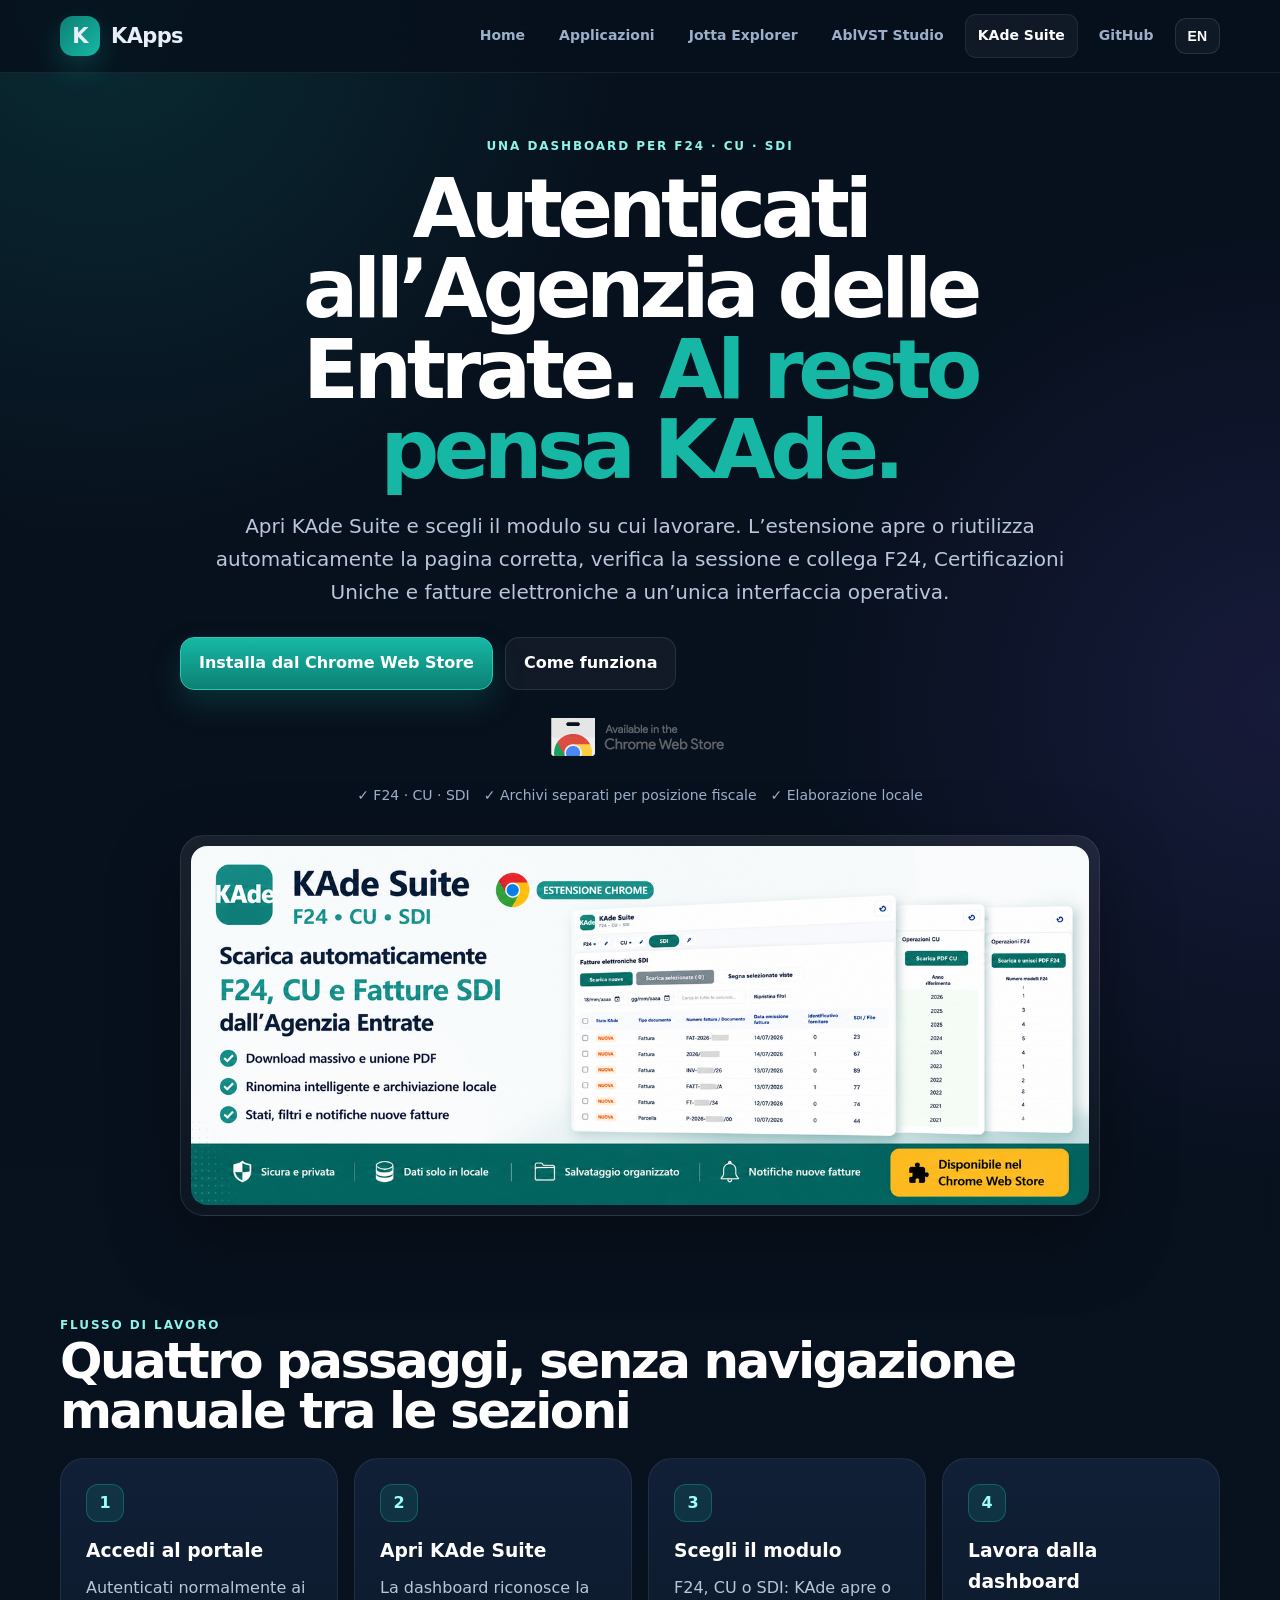
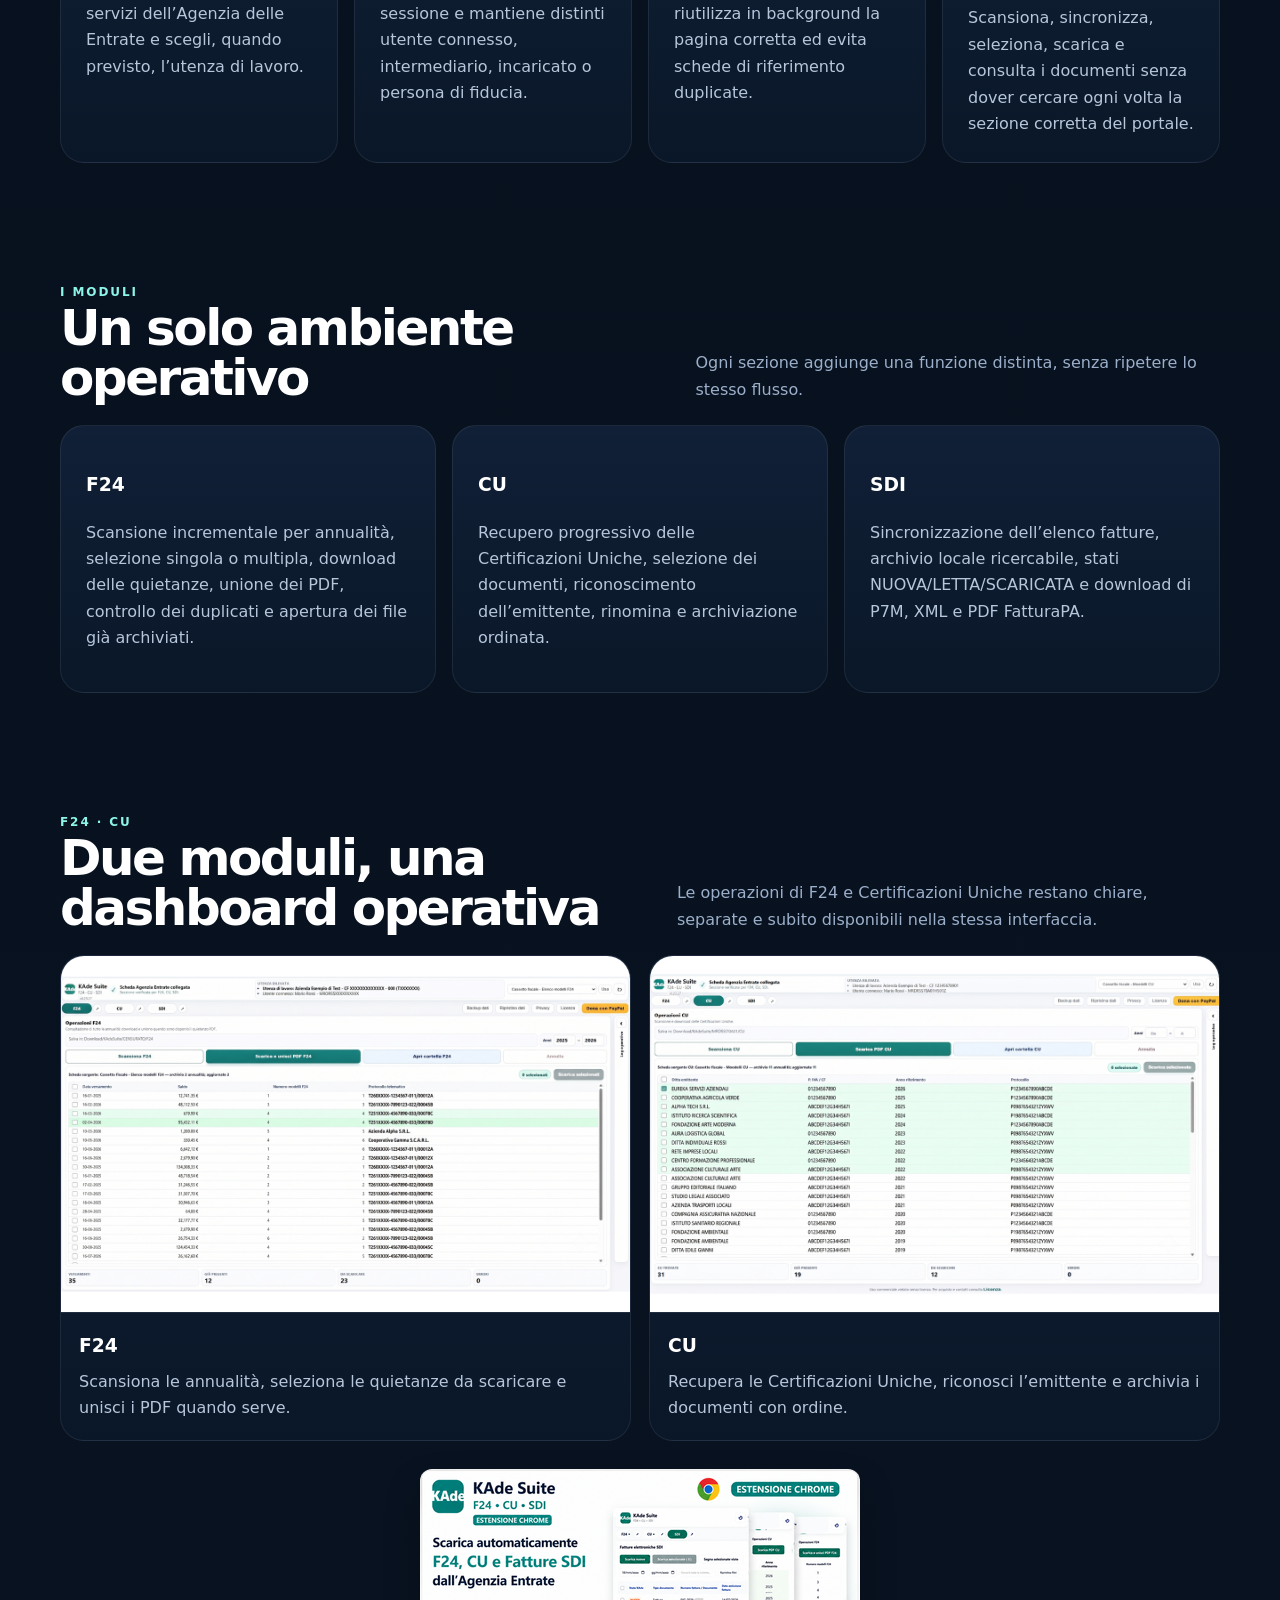
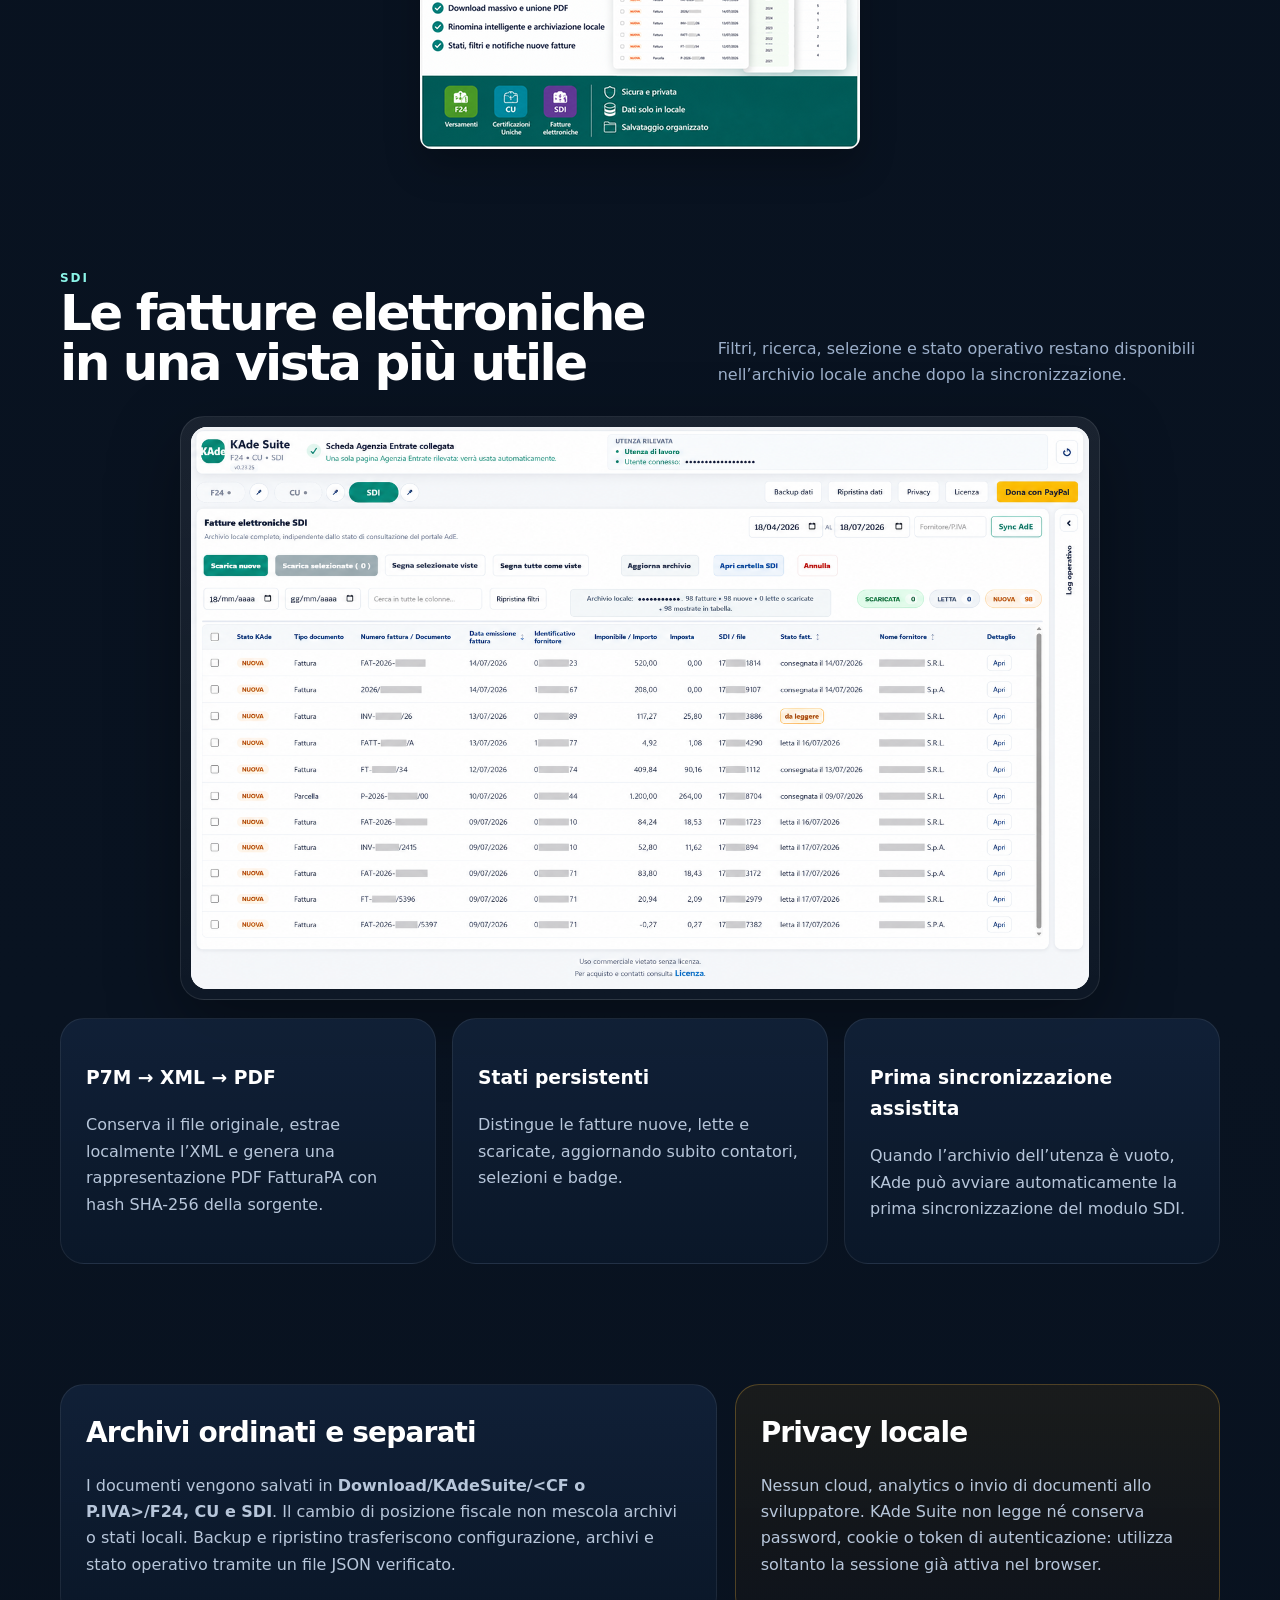
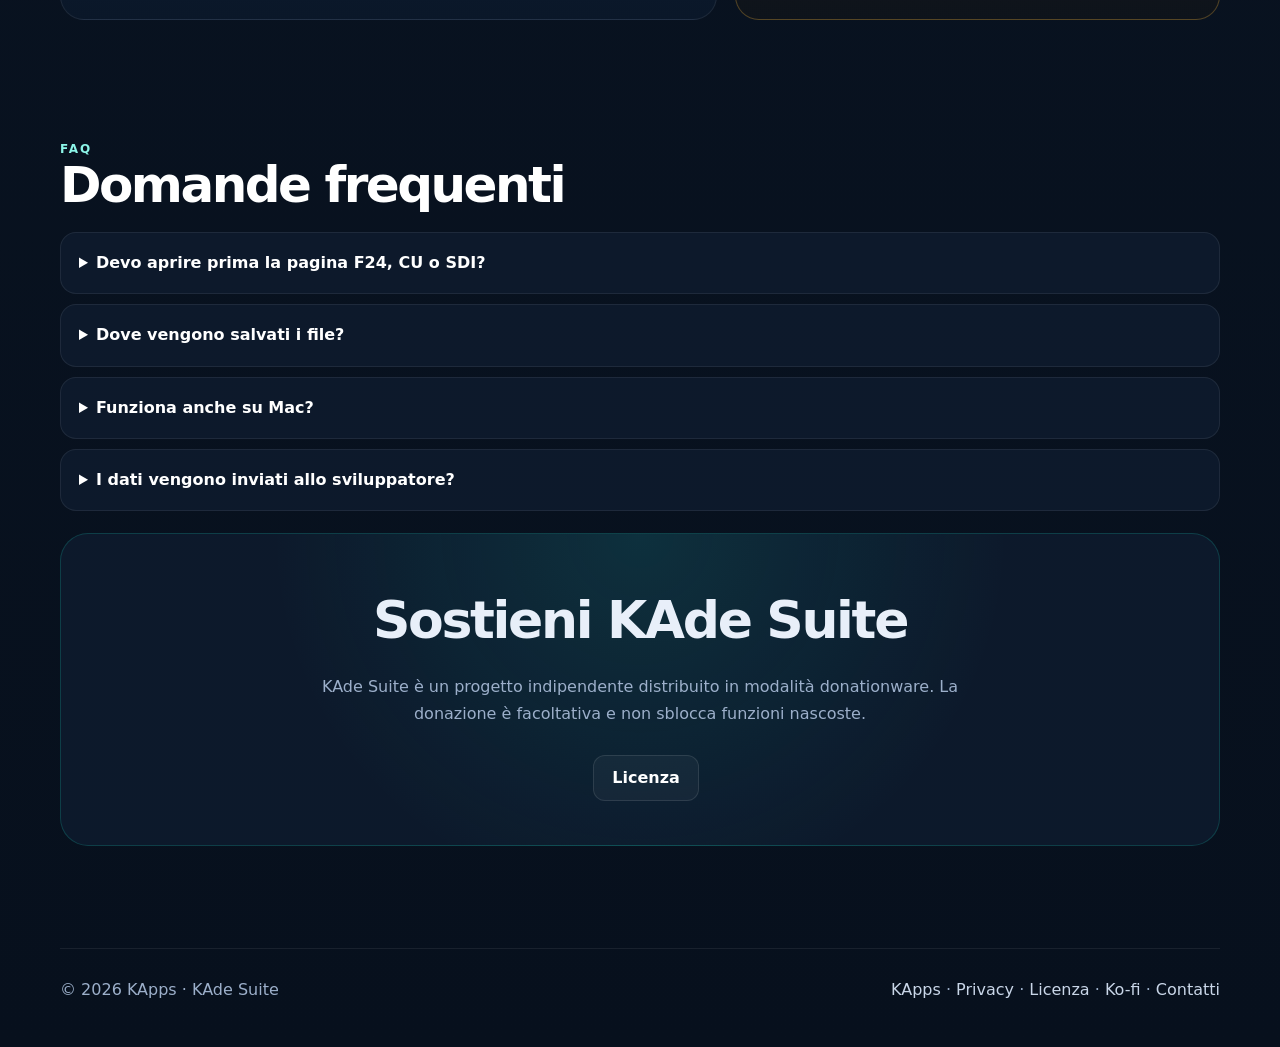
==== docs/index.html @ 2ed1601c "Add files via upload" ====
<!doctype html>
<html lang="it">
<head>
  <meta charset="utf-8">
  <meta name="viewport" content="width=device-width,initial-scale=1">
  <title>KAde Suite | F24, CU e fatture elettroniche SDI</title>
  <meta name="description" content="Dopo l'accesso ai servizi dell'Agenzia delle Entrate, KAde Suite collega da un'unica dashboard i moduli F24, CU e SDI, scaricando e organizzando localmente i documenti.">
  <link rel="canonical" href="https://canbelieve.github.io/kade-suite/">
  <link rel="icon" href="assets/favicon-32.png">
  <link rel="stylesheet" href="css/style.css">
</head>
<body class="kade-page">
<header class="site-header"><div class="container header-inner"><a class="brand" href="https://canbelieve.github.io/"><span class="brand-mark">K</span>KApps</a><nav class="nav" aria-label="Main navigation"><a href="https://canbelieve.github.io/" data-lang="it">Home</a><a href="https://canbelieve.github.io/" data-lang="en">Home</a><a href="https://canbelieve.github.io/#apps" data-lang="it">Applicazioni</a><a href="https://canbelieve.github.io/#apps" data-lang="en">Apps</a><a href="https://canbelieve.github.io/jotta-explorer.html">Jotta Explorer</a><a href="https://canbelieve.github.io/ablvst-studio.html">AblVST Studio</a><a class="active" href="https://canbelieve.github.io/kade-suite/">KAde Suite</a><a href="https://github.com/canbelieve/kade-suite">GitHub</a><button class="lang-btn" type="button" data-language-toggle aria-label="Change language">EN</button></nav></div></header>
<main>
<section class="container product-hero">
  <div class="product-copy">
    <div class="eyebrow" data-lang="it">UNA DASHBOARD PER F24 · CU · SDI</div><div class="eyebrow" data-lang="en">ONE DASHBOARD FOR F24 · CU · SDI</div>
    <h1 data-lang="it">Autenticati all’Agenzia delle Entrate. <span class="kade-accent">Al resto pensa KAde.</span></h1>
    <h1 data-lang="en">Sign in to the Italian Revenue Agency. <span class="kade-accent">KAde handles the rest.</span></h1>
    <p data-lang="it">Apri KAde Suite e scegli il modulo su cui lavorare. L’estensione apre o riutilizza automaticamente la pagina corretta, verifica la sessione e collega F24, Certificazioni Uniche e fatture elettroniche a un’unica interfaccia operativa.</p>
    <p data-lang="en">Open KAde Suite and choose a module. The extension automatically opens or reuses the correct page, checks the active session and connects F24, Certificazioni Uniche and electronic invoices to one operational interface.</p>
    <div class="hero-actions"><a class="button primary" href="https://chromewebstore.google.com/detail/kade-suite/hblajdcobjpapcgbkgjkkmnklhofilia" data-lang="it">Installa dal Chrome Web Store</a><a class="button primary" href="https://chromewebstore.google.com/detail/kade-suite/hblajdcobjpapcgbkgjkkmnklhofilia" data-lang="en">Install from Chrome Web Store</a><a class="button" href="#come-funziona" data-lang="it">Come funziona</a><a class="button" href="#come-funziona" data-lang="en">How it works</a></div>
    <a href="https://chromewebstore.google.com/detail/kade-suite/hblajdcobjpapcgbkgjkkmnklhofilia"><img class="store-badge-kade" src="assets/chrome-web-store-badge.png" alt="Available in the Chrome Web Store"></a>
    <div class="notes"><span>✓ F24 · CU · SDI</span><span data-lang="it">✓ Archivi separati per posizione fiscale</span><span data-lang="en">✓ Separate archives by tax profile</span><span data-lang="it">✓ Elaborazione locale</span><span data-lang="en">✓ Local processing</span></div>
  </div>
  <div class="product-shot promo-hero"><img src="assets/kade-suite-promo-hero.png" alt="KAde Suite per scaricare F24, CU e fatture SDI dall'Agenzia delle Entrate"></div>
</section>

<section class="container section" id="come-funziona">
  <div class="section-head"><div><div class="eyebrow" data-lang="it">FLUSSO DI LAVORO</div><div class="eyebrow" data-lang="en">WORKFLOW</div><h2 data-lang="it">Quattro passaggi, senza navigazione manuale tra le sezioni</h2><h2 data-lang="en">Four steps, without manually navigating between sections</h2></div></div>
  <div class="grid-3 workflow-grid">
    <article class="panel step"><span>1</span><h3 data-lang="it">Accedi al portale</h3><h3 data-lang="en">Sign in</h3><p data-lang="it">Autenticati normalmente ai servizi dell’Agenzia delle Entrate e scegli, quando previsto, l’utenza di lavoro.</p><p data-lang="en">Sign in normally to the Italian Revenue Agency services and select the working profile when required.</p></article>
    <article class="panel step"><span>2</span><h3 data-lang="it">Apri KAde Suite</h3><h3 data-lang="en">Open KAde Suite</h3><p data-lang="it">La dashboard riconosce la sessione e mantiene distinti utente connesso, intermediario, incaricato o persona di fiducia.</p><p data-lang="en">The dashboard recognizes the session and keeps connected user, intermediary, delegate or trusted person separate.</p></article>
    <article class="panel step"><span>3</span><h3 data-lang="it">Scegli il modulo</h3><h3 data-lang="en">Choose a module</h3><p data-lang="it">F24, CU o SDI: KAde apre o riutilizza in background la pagina corretta ed evita schede di riferimento duplicate.</p><p data-lang="en">F24, CU or SDI: KAde opens or reuses the correct page in the background and avoids duplicate reference tabs.</p></article>
    <article class="panel step"><span>4</span><h3 data-lang="it">Lavora dalla dashboard</h3><h3 data-lang="en">Work from the dashboard</h3><p data-lang="it">Scansiona, sincronizza, seleziona, scarica e consulta i documenti senza dover cercare ogni volta la sezione corretta del portale.</p><p data-lang="en">Scan, synchronize, select, download and consult documents without searching for the correct portal section each time.</p></article>
  </div>
</section>

<section class="container section" id="features">
  <div class="section-head"><div><div class="eyebrow" data-lang="it">I MODULI</div><div class="eyebrow" data-lang="en">MODULES</div><h2 data-lang="it">Un solo ambiente operativo</h2><h2 data-lang="en">One operational environment</h2></div><p data-lang="it">Ogni sezione aggiunge una funzione distinta, senza ripetere lo stesso flusso.</p><p data-lang="en">Each section adds a distinct function without repeating the same workflow.</p></div>
  <div class="grid-3">
    <article class="panel"><h3>F24</h3><p data-lang="it">Scansione incrementale per annualità, selezione singola o multipla, download delle quietanze, unione dei PDF, controllo dei duplicati e apertura dei file già archiviati.</p><p data-lang="en">Incremental yearly scanning, single or multiple selection, receipt downloads, PDF merging, duplicate detection and opening of archived files.</p></article>
    <article class="panel"><h3>CU</h3><p data-lang="it">Recupero progressivo delle Certificazioni Uniche, selezione dei documenti, riconoscimento dell’emittente, rinomina e archiviazione ordinata.</p><p data-lang="en">Progressive Certificazioni Uniche retrieval, document selection, issuer recognition, naming and organized archiving.</p></article>
    <article class="panel"><h3>SDI</h3><p data-lang="it">Sincronizzazione dell’elenco fatture, archivio locale ricercabile, stati NUOVA/LETTA/SCARICATA e download di P7M, XML e PDF FatturaPA.</p><p data-lang="en">Invoice list synchronization, searchable local archive, NEW/READ/DOWNLOADED states and P7M, XML and FatturaPA PDF downloads.</p></article>
  </div>
</section>

<section class="container section" id="f24-cu">
  <div class="section-head"><div><div class="eyebrow">F24 · CU</div><h2 data-lang="it">Due moduli, una dashboard operativa</h2><h2 data-lang="en">Two modules, one operational dashboard</h2></div><p data-lang="it">Le operazioni di F24 e Certificazioni Uniche restano chiare, separate e subito disponibili nella stessa interfaccia.</p><p data-lang="en">F24 and Certificazioni Uniche operations stay clear, separate and immediately available in the same interface.</p></div>
  <div class="module-showcase">
    <article class="panel module-card"><img src="assets/kade-suite-f24.png" alt="Modulo F24 di KAde Suite"><div><h3>F24</h3><p data-lang="it">Scansiona le annualità, seleziona le quietanze da scaricare e unisci i PDF quando serve.</p><p data-lang="en">Scan yearly records, select receipts to download and merge PDFs when needed.</p></div></article>
    <article class="panel module-card"><img src="assets/kade-suite-cu.png" alt="Modulo Certificazioni Uniche di KAde Suite"><div><h3>CU</h3><p data-lang="it">Recupera le Certificazioni Uniche, riconosci l’emittente e archivia i documenti con ordine.</p><p data-lang="en">Retrieve Certificazioni Uniche, recognize the issuer and organize documents neatly.</p></div></article>
  </div>
  <a class="compact-promo" href="https://chromewebstore.google.com/detail/kade-suite/hblajdcobjpapcgbkgjkkmnklhofilia" aria-label="Installa KAde Suite dal Chrome Web Store"><img src="assets/kade-suite-promo-compact.png" alt="KAde Suite, estensione Chrome per F24, CU e SDI"></a>
</section>

<section class="container section" id="sdi">
  <div class="section-head"><div><div class="eyebrow">SDI</div><h2 data-lang="it">Le fatture elettroniche in una vista più utile</h2><h2 data-lang="en">Electronic invoices in a more useful view</h2></div><p data-lang="it">Filtri, ricerca, selezione e stato operativo restano disponibili nell’archivio locale anche dopo la sincronizzazione.</p><p data-lang="en">Filters, search, selection and operational status remain available in the local archive after synchronization.</p></div>
  <div class="product-shot sdi-shot"><img src="assets/kade-suite-sdi.png" alt="Archivio SDI di KAde Suite"></div>
  <div class="grid-3 sdi-features">
    <article class="panel"><h3>P7M → XML → PDF</h3><p data-lang="it">Conserva il file originale, estrae localmente l’XML e genera una rappresentazione PDF FatturaPA con hash SHA-256 della sorgente.</p><p data-lang="en">Keeps the original file, extracts XML locally and generates a FatturaPA PDF representation with the source SHA-256 hash.</p></article>
    <article class="panel"><h3 data-lang="it">Stati persistenti</h3><h3 data-lang="en">Persistent states</h3><p data-lang="it">Distingue le fatture nuove, lette e scaricate, aggiornando subito contatori, selezioni e badge.</p><p data-lang="en">Distinguishes new, read and downloaded invoices, immediately updating counters, selections and badges.</p></article>
    <article class="panel"><h3 data-lang="it">Prima sincronizzazione assistita</h3><h3 data-lang="en">Assisted first sync</h3><p data-lang="it">Quando l’archivio dell’utenza è vuoto, KAde può avviare automaticamente la prima sincronizzazione del modulo SDI.</p><p data-lang="en">When the current profile archive is empty, KAde can automatically start the first SDI synchronization.</p></article>
  </div>
</section>

<section class="container section">
  <div class="requirements">
    <article class="panel"><h2 data-lang="it">Archivi ordinati e separati</h2><h2 data-lang="en">Ordered, separate archives</h2><p data-lang="it">I documenti vengono salvati in <strong>Download/KAdeSuite/&lt;CF o P.IVA&gt;/F24, CU e SDI</strong>. Il cambio di posizione fiscale non mescola archivi o stati locali. Backup e ripristino trasferiscono configurazione, archivi e stato operativo tramite un file JSON verificato.</p><p data-lang="en">Documents are saved under <strong>Downloads/KAdeSuite/&lt;tax code or VAT number&gt;/F24, CU and SDI</strong>. Switching tax profile does not mix local archives or states. Backup and restore transfer settings, archives and operational state through a verified JSON file.</p></article>
    <article class="panel callout"><h2 data-lang="it">Privacy locale</h2><h2 data-lang="en">Local privacy</h2><p data-lang="it">Nessun cloud, analytics o invio di documenti allo sviluppatore. KAde Suite non legge né conserva password, cookie o token di autenticazione: utilizza soltanto la sessione già attiva nel browser.</p><p data-lang="en">No cloud, analytics or document uploads to the developer. KAde Suite does not read or store passwords, cookies or authentication tokens: it only uses the browser session already active.</p></article>
  </div>
</section>

<section class="container section">
  <div class="section-head"><div><div class="eyebrow">FAQ</div><h2 data-lang="it">Domande frequenti</h2><h2 data-lang="en">Frequently asked questions</h2></div></div>
  <div class="faq">
    <details><summary data-lang="it">Devo aprire prima la pagina F24, CU o SDI?</summary><summary data-lang="en">Do I need to open the F24, CU or SDI page first?</summary><p data-lang="it">No. Devi prima autenticarti ai servizi dell’Agenzia delle Entrate. Poi apri KAde Suite e selezioni il modulo: l’estensione apre o riutilizza automaticamente la relativa pagina di riferimento. In caso di sessione scaduta ti chiede di effettuare nuovamente l’accesso.</p><p data-lang="en">No. First sign in to the Italian Revenue Agency services. Then open KAde Suite and select the module: the extension automatically opens or reuses its reference page. If the session has expired, it asks you to sign in again.</p></details>
    <details><summary data-lang="it">Dove vengono salvati i file?</summary><summary data-lang="en">Where are files saved?</summary><p data-lang="it">Nella cartella Download predefinita di Chrome, sotto KAdeSuite/&lt;CF o P.IVA&gt;/F24, CU e SDI.</p><p data-lang="en">In Chrome’s default Downloads folder, under KAdeSuite/&lt;tax code or VAT number&gt;/F24, CU and SDI.</p></details>
    <details><summary data-lang="it">Funziona anche su Mac?</summary><summary data-lang="en">Does it work on Mac?</summary><p data-lang="it">Il codice usa le API standard di Chrome e percorsi relativi alla cartella Download, senza riferimenti fissi a Windows. È quindi progettato per Windows, macOS e Linux. I test principali della versione attuale sono stati eseguiti su Windows; su macOS e Linux è consigliato verificare il flusso con la propria configurazione di Chrome.</p><p data-lang="en">The code uses standard Chrome APIs and paths relative to the Downloads folder, with no fixed Windows paths. It is therefore designed for Windows, macOS and Linux. The current version has mainly been tested on Windows; on macOS and Linux, users should verify the workflow with their Chrome configuration.</p></details>
    <details><summary data-lang="it">I dati vengono inviati allo sviluppatore?</summary><summary data-lang="en">Are data sent to the developer?</summary><p data-lang="it">No. Non sono presenti analytics, pubblicità, telemetria dello sviluppatore o servizi cloud per i documenti.</p><p data-lang="en">No. There are no developer analytics, advertising, telemetry or cloud services for documents.</p></details>
  </div>
  <div class="cta"><h2 data-lang="it">Sostieni KAde Suite</h2><h2 data-lang="en">Support KAde Suite</h2><p data-lang="it">KAde Suite è un progetto indipendente distribuito in modalità donationware. La donazione è facoltativa e non sblocca funzioni nascoste.</p><p data-lang="en">KAde Suite is an independent donationware project. Donations are optional and do not unlock hidden features.</p><div class="hero-actions"><span class="kofi-button"><script type="text/javascript" src="https://storage.ko-fi.com/cdn/widget/Widget_2.js"></script><script type="text/javascript">kofiwidget2.init('Support me on Ko-fi', '#232a4a', 'U7I223UF77');kofiwidget2.draw();</script></span><a class="button" href="license.html" data-lang="it">Licenza</a><a class="button" href="license.html" data-lang="en">License</a></div></div>
</section>
</main>
<footer class="container footer"><span>© 2026 KApps · KAde Suite</span><span><a href="https://canbelieve.github.io/">KApps</a> · <a href="privacy.html">Privacy</a> · <a href="license.html" data-lang="it">Licenza</a><a href="license.html" data-lang="en">License</a> · <a href="https://ko-fi.com/U7I223UF77" target="_blank" rel="noopener noreferrer">Ko-fi</a> · <a href="mailto:info@latenzazero.it">Contatti</a></span></footer>
<script src="js/app.js"></script>
</body></html>
---- docs/css/style.css ----
:root{
  --bg:#07101d;--bg2:#0a1526;--panel:#0f1d33;--panel2:#13243e;--line:#263a5c;
  --text:#e8eff9;--muted:#9cafca;--white:#fff;--brand:#16b8a5;--brand2:#0d8074;
  --purple:#7657e8;--warning:#f5b83d;--shadow:0 24px 70px rgba(0,0,0,.34);
}
*{box-sizing:border-box}html{scroll-behavior:smooth}body{margin:0;background:
radial-gradient(circle at 8% 0,rgba(22,184,165,.16),transparent 34rem),
radial-gradient(circle at 100% 12%,rgba(118,87,232,.14),transparent 30rem),
linear-gradient(180deg,var(--bg),#091321 72%,var(--bg));color:var(--text);font:16px/1.65 Inter,system-ui,-apple-system,"Segoe UI",sans-serif}
a{color:inherit}.container{width:min(1160px,calc(100% - 32px));margin:auto}.site-header{position:sticky;top:0;z-index:50;background:rgba(7,16,29,.82);backdrop-filter:blur(18px);border-bottom:1px solid rgba(255,255,255,.07)}
.header-inner{min-height:72px;display:flex;align-items:center;justify-content:space-between;gap:20px}.brand{display:flex;align-items:center;gap:11px;text-decoration:none;font-size:21px;font-weight:900;letter-spacing:-.03em}.brand-mark{width:40px;height:40px;border-radius:13px;display:grid;place-items:center;background:linear-gradient(135deg,var(--brand2),var(--brand));box-shadow:0 12px 28px rgba(22,184,165,.24)}
.nav{display:flex;align-items:center;gap:8px}.nav a,.lang-btn{border:1px solid transparent;background:transparent;color:var(--muted);padding:9px 12px;border-radius:11px;text-decoration:none;font-weight:750;font-size:14px}.nav a:hover,.nav a.active{color:#fff;background:rgba(255,255,255,.045);border-color:rgba(255,255,255,.07)}.lang-btn{cursor:pointer;color:#fff;border-color:rgba(255,255,255,.1);background:rgba(255,255,255,.04)}
.hero{padding:84px 0 58px;text-align:center}.eyebrow{color:#8cf5e8;font-size:12px;letter-spacing:.16em;text-transform:uppercase;font-weight:900}.hero h1{font-size:clamp(50px,9vw,92px);line-height:.96;letter-spacing:-.075em;margin:14px 0 22px;color:#fff}.hero h1 span{color:var(--brand)}.hero-copy{max-width:780px;margin:auto;color:#b8c7dc;font-size:20px}.hero-actions{display:flex;justify-content:center;gap:12px;flex-wrap:wrap;margin-top:28px}
.button{display:inline-flex;align-items:center;justify-content:center;min-height:48px;padding:12px 18px;border-radius:14px;text-decoration:none;font-weight:850;border:1px solid rgba(255,255,255,.1);background:rgba(255,255,255,.04);color:#fff}.button.primary{background:linear-gradient(180deg,var(--brand),var(--brand2));border-color:#25c7b5;box-shadow:0 14px 30px rgba(13,128,116,.27)}.button.purple{background:linear-gradient(180deg,#8468ee,#6548cf);border-color:#947df0;box-shadow:0 14px 30px rgba(101,72,207,.26)}.button:hover{transform:translateY(-1px)}
.section{padding:60px 0}.section-head{display:flex;justify-content:space-between;align-items:end;gap:24px;margin-bottom:22px}.section-head h2{margin:0;color:#fff;font-size:clamp(32px,5vw,50px);letter-spacing:-.05em;line-height:1}.section-head p{max-width:620px;margin:0;color:var(--muted)}
.apps-grid{display:grid;grid-template-columns:1fr 1fr;gap:22px}.app-card{overflow:hidden;border:1px solid rgba(255,255,255,.075);background:linear-gradient(180deg,rgba(19,36,62,.98),rgba(10,22,39,.98));border-radius:28px;box-shadow:var(--shadow)}.app-shot{margin:22px 22px 0;border-radius:20px 20px 0 0;overflow:hidden;border:1px solid rgba(255,255,255,.09);border-bottom:0;background:#fff;transition:.25s transform}.app-card:hover .app-shot{transform:translateY(-4px)}.app-shot img{display:block;width:100%;height:310px;object-fit:cover;object-position:top}.app-content{padding:25px}.tag{display:inline-flex;padding:7px 10px;border-radius:999px;border:1px solid rgba(255,255,255,.08);background:rgba(255,255,255,.035);font-size:12px;font-weight:850;color:#c2d0e2}.app-content h3{font-size:34px;letter-spacing:-.045em;color:#fff;margin:13px 0 8px}.app-content p{color:#b6c5da;margin:0}.app-actions{display:flex;gap:10px;flex-wrap:wrap;margin-top:20px}.store-badge{display:block;width:206px;height:58px;object-fit:contain;margin-top:14px}
.feature-strip{display:grid;grid-template-columns:repeat(3,1fr);gap:12px;padding:20px;border-top:1px solid rgba(255,255,255,.07);background:rgba(0,0,0,.11)}.mini-feature{padding:16px;border:1px solid rgba(255,255,255,.07);background:rgba(255,255,255,.027);border-radius:16px;color:#b9c7da}.mini-feature strong{display:block;color:#fff;margin-bottom:4px}
.product-hero{padding:64px 0 40px}.product-grid{display:grid;grid-template-columns:1.05fr .95fr;gap:34px;align-items:center}.product-copy h1{font-size:clamp(48px,8vw,82px);line-height:.98;letter-spacing:-.065em;margin:12px 0 20px;color:#fff}.product-copy p{color:#b8c7dc;font-size:20px}.product-shot{border:1px solid rgba(255,255,255,.09);border-radius:24px;padding:10px;background:linear-gradient(180deg,rgba(255,255,255,.07),rgba(255,255,255,.025));box-shadow:var(--shadow)}.product-shot img{width:100%;display:block;border-radius:16px;background:#fff}.notes{display:flex;gap:14px;flex-wrap:wrap;margin-top:18px;color:var(--muted);font-size:14px}
.content-grid{display:grid;grid-template-columns:1fr 1fr;gap:18px}.panel{border:1px solid rgba(255,255,255,.075);background:linear-gradient(180deg,rgba(18,34,57,.9),rgba(11,24,42,.92));border-radius:24px;padding:25px}.panel h2{margin:0 0 12px;color:#fff;font-size:28px;letter-spacing:-.03em}.panel h3{color:#fff}.panel p,.panel li{color:#b7c6da}.panel ul{padding-left:20px}.callout{border-color:rgba(245,184,61,.28);background:linear-gradient(180deg,rgba(104,72,10,.18),rgba(33,25,15,.26))}.cta{margin-top:22px;text-align:center;border:1px solid rgba(22,184,165,.23);background:radial-gradient(circle at top,rgba(22,184,165,.15),transparent 56%),rgba(15,29,49,.75);border-radius:28px;padding:44px 24px}.cta h2{margin:0 0 10px;font-size:clamp(32px,5vw,52px);letter-spacing:-.045em}.cta p{max-width:660px;margin:0 auto 20px;color:var(--muted)}
.footer{margin-top:42px;padding:28px 0 44px;border-top:1px solid rgba(255,255,255,.07);display:flex;justify-content:space-between;gap:20px;flex-wrap:wrap;color:var(--muted)}.footer a{text-decoration:none;color:#c9d6e8}
[hidden]{display:none!important}
@media(max-width:920px){.apps-grid,.product-grid,.content-grid{grid-template-columns:1fr}.app-shot img{height:auto}.feature-strip{grid-template-columns:1fr}.nav a:not(.keep-mobile){display:none}.hero{padding-top:54px}.section-head{display:block}.section-head p{margin-top:10px}}
@media(max-width:560px){.header-inner{min-height:64px}.brand{font-size:19px}.brand-mark{width:36px;height:36px}.hero h1{font-size:54px}.hero-copy,.product-copy p{font-size:18px}.app-content{padding:21px}.app-shot{margin:14px 14px 0}.section{padding:44px 0}}
.kade-accent{color:var(--brand)}.kade-page .product-grid{grid-template-columns:1fr}.kade-page .product-copy{text-align:center;max-width:920px;margin:auto}.kade-page .product-copy .hero-actions{justify-content:center}.kade-page .product-shot{width:min(920px,100%);margin:28px auto 0}.kade-page .notes{justify-content:center}.cta .hero-actions{align-items:center}.cta .kofi-button{display:flex;height:46px;align-items:center}.cta .hero-actions .button{box-sizing:border-box;height:46px;min-height:46px;padding:10px 18px;border-radius:12px}.grid-3{display:grid;grid-template-columns:repeat(3,1fr);gap:16px}.faq{display:grid;gap:10px}.faq details{border:1px solid rgba(255,255,255,.075);background:rgba(15,29,49,.75);border-radius:16px;padding:0 18px}.faq summary{cursor:pointer;padding:17px 0;color:#fff;font-weight:800}.faq p{color:var(--muted);margin:0 0 17px}.requirements{display:grid;grid-template-columns:1.15fr .85fr;gap:18px}.store-badge-kade{display:block;width:206px;margin:18px auto 0}.kade-logo{width:36px;height:36px;border-radius:11px;vertical-align:middle;margin-right:8px}@media(max-width:920px){.grid-3,.requirements{grid-template-columns:1fr}}

.sdi-shot{width:100%;max-width:1160px;margin:0 auto 22px}.sdi-shot img{width:100%;height:auto;display:block;object-fit:contain}.sdi-features{margin-top:18px}.promo-hero{max-width:1160px}.module-showcase{display:grid;grid-template-columns:repeat(2,minmax(0,1fr));gap:18px}.module-card{padding:0;overflow:hidden}.module-card img{display:block;width:100%;height:auto;border-bottom:1px solid rgba(255,255,255,.09)}.module-card div{padding:18px}.module-card h3{margin:0 0 7px}.module-card p{margin:0}.compact-promo{display:block;width:min(440px,100%);margin:28px auto 0;border-radius:12px;overflow:hidden;box-shadow:0 18px 36px rgba(0,0,0,.24);transition:transform .2s ease,box-shadow .2s ease}.compact-promo:hover{transform:translateY(-3px);box-shadow:0 24px 42px rgba(0,0,0,.32)}.compact-promo img{display:block;width:100%;height:auto}.document-page{padding:48px 0 64px}.document-card{max-width:980px;margin:auto}.document-card h1{margin-top:0}.document-card h2{margin-top:34px}.document-card ul{color:var(--muted)}.document-card li{margin:7px 0}.document-meta{color:var(--muted);margin-bottom:24px}.notice{padding:16px 18px;border:1px solid rgba(22,184,165,.35);background:rgba(22,184,165,.08);border-radius:14px;color:#c8fff8;font-weight:750;margin:22px 0}.back-link{display:inline-flex;margin-bottom:18px;text-decoration:none;color:#bcece6;font-weight:800}@media(max-width:720px){.module-showcase{grid-template-columns:1fr}}
.workflow-grid{grid-template-columns:repeat(4,1fr)}.step>span{display:grid;place-items:center;width:38px;height:38px;border-radius:12px;background:rgba(22,184,165,.14);border:1px solid rgba(22,184,165,.34);color:#9cfff3;font-weight:900;margin-bottom:14px}.step h3{margin:0 0 8px}.step p{margin:0}@media(max-width:1050px){.workflow-grid{grid-template-columns:repeat(2,1fr)}}@media(max-width:620px){.workflow-grid{grid-template-columns:1fr}}
.button.primary,.button.purple{background:linear-gradient(180deg,var(--brand),var(--brand2));border-color:#25c7b5;box-shadow:0 14px 30px rgba(13,128,116,.27)}.footer a{color:#c9d6e8}.product-hero .hero-actions{justify-content:flex-start!important}
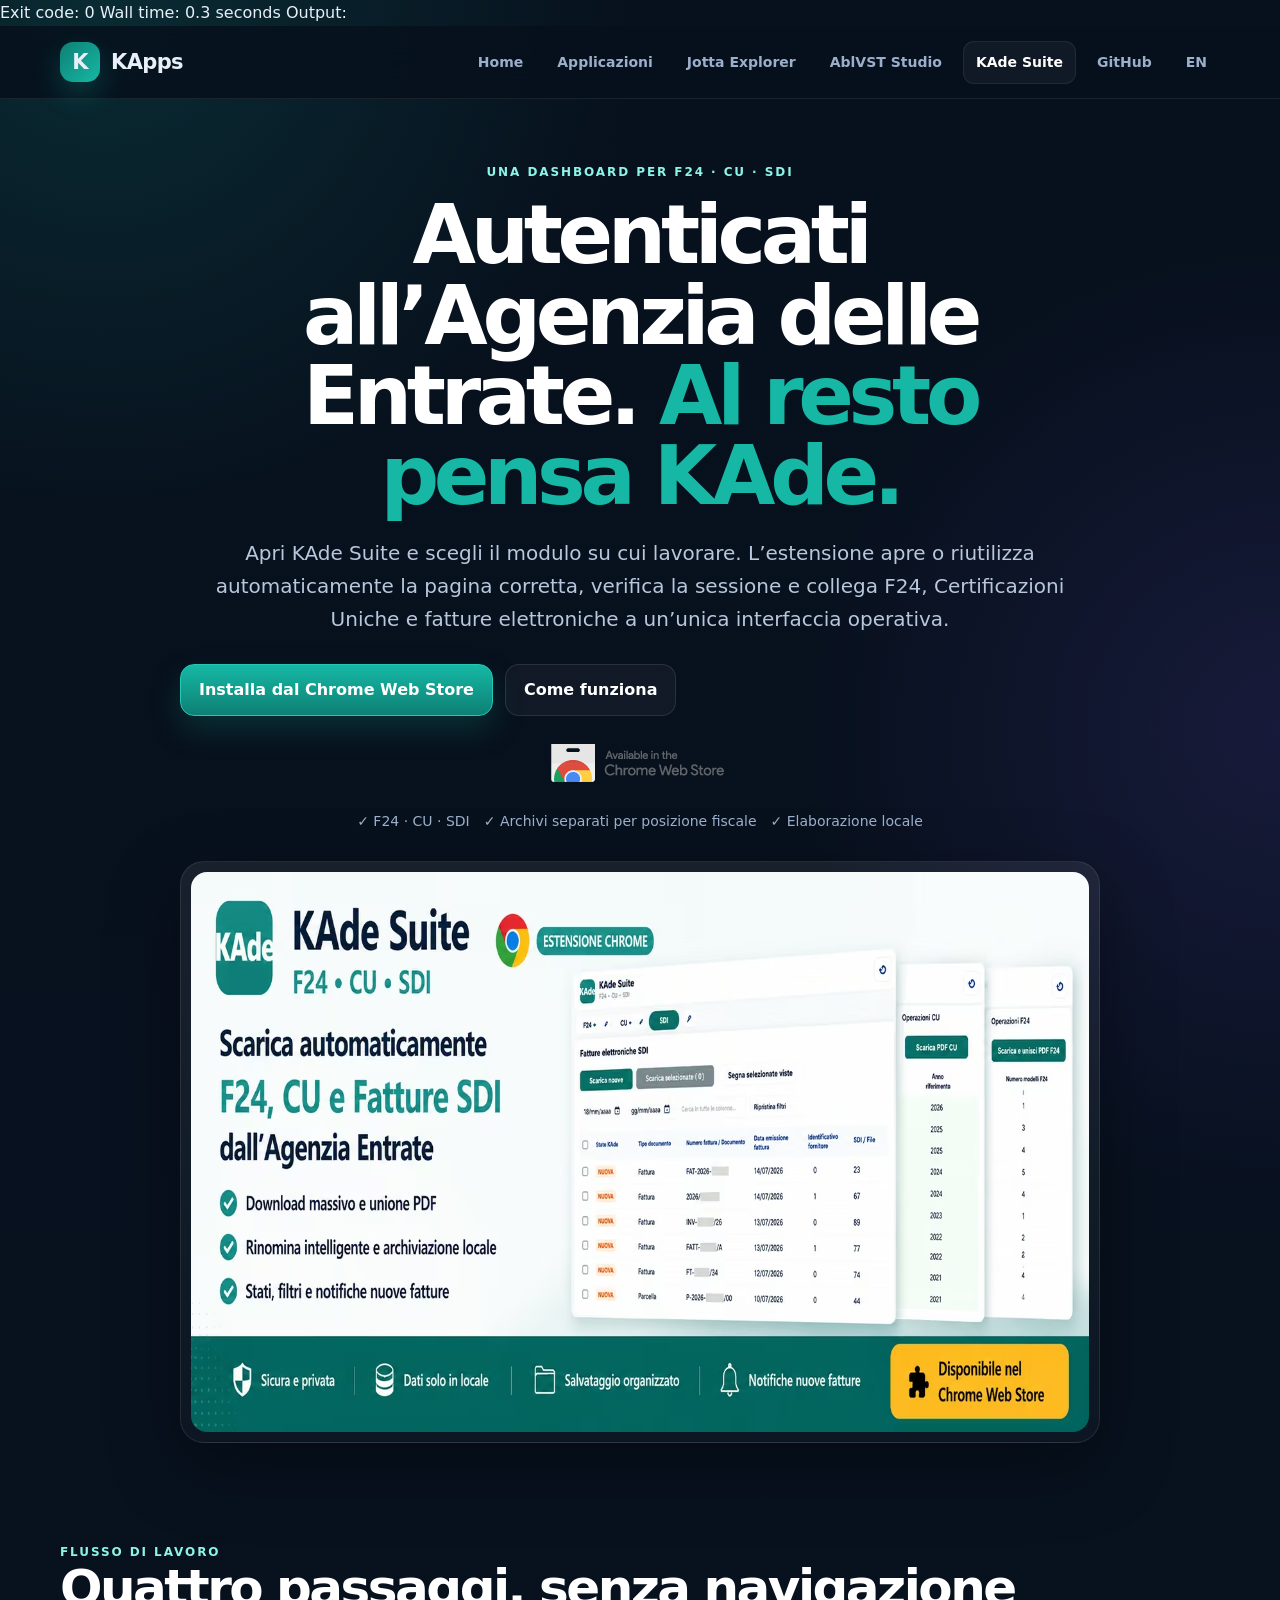
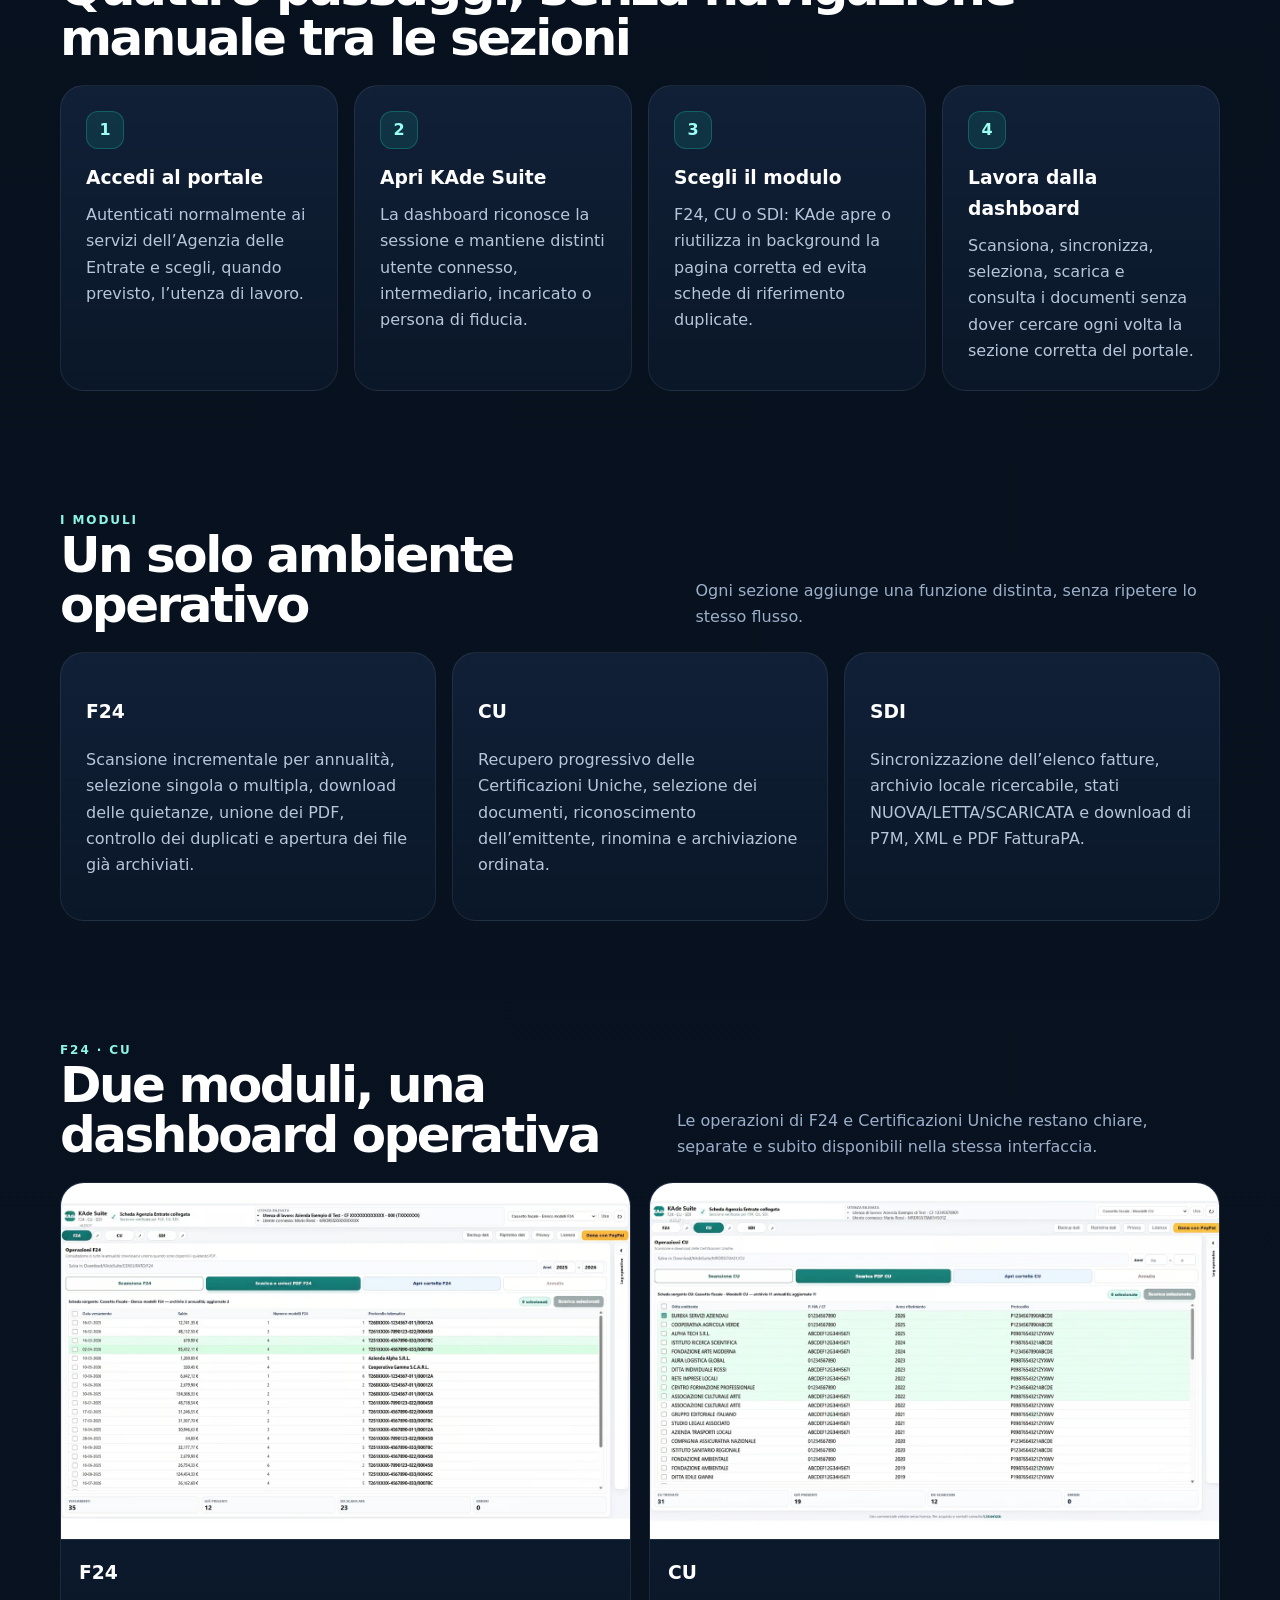
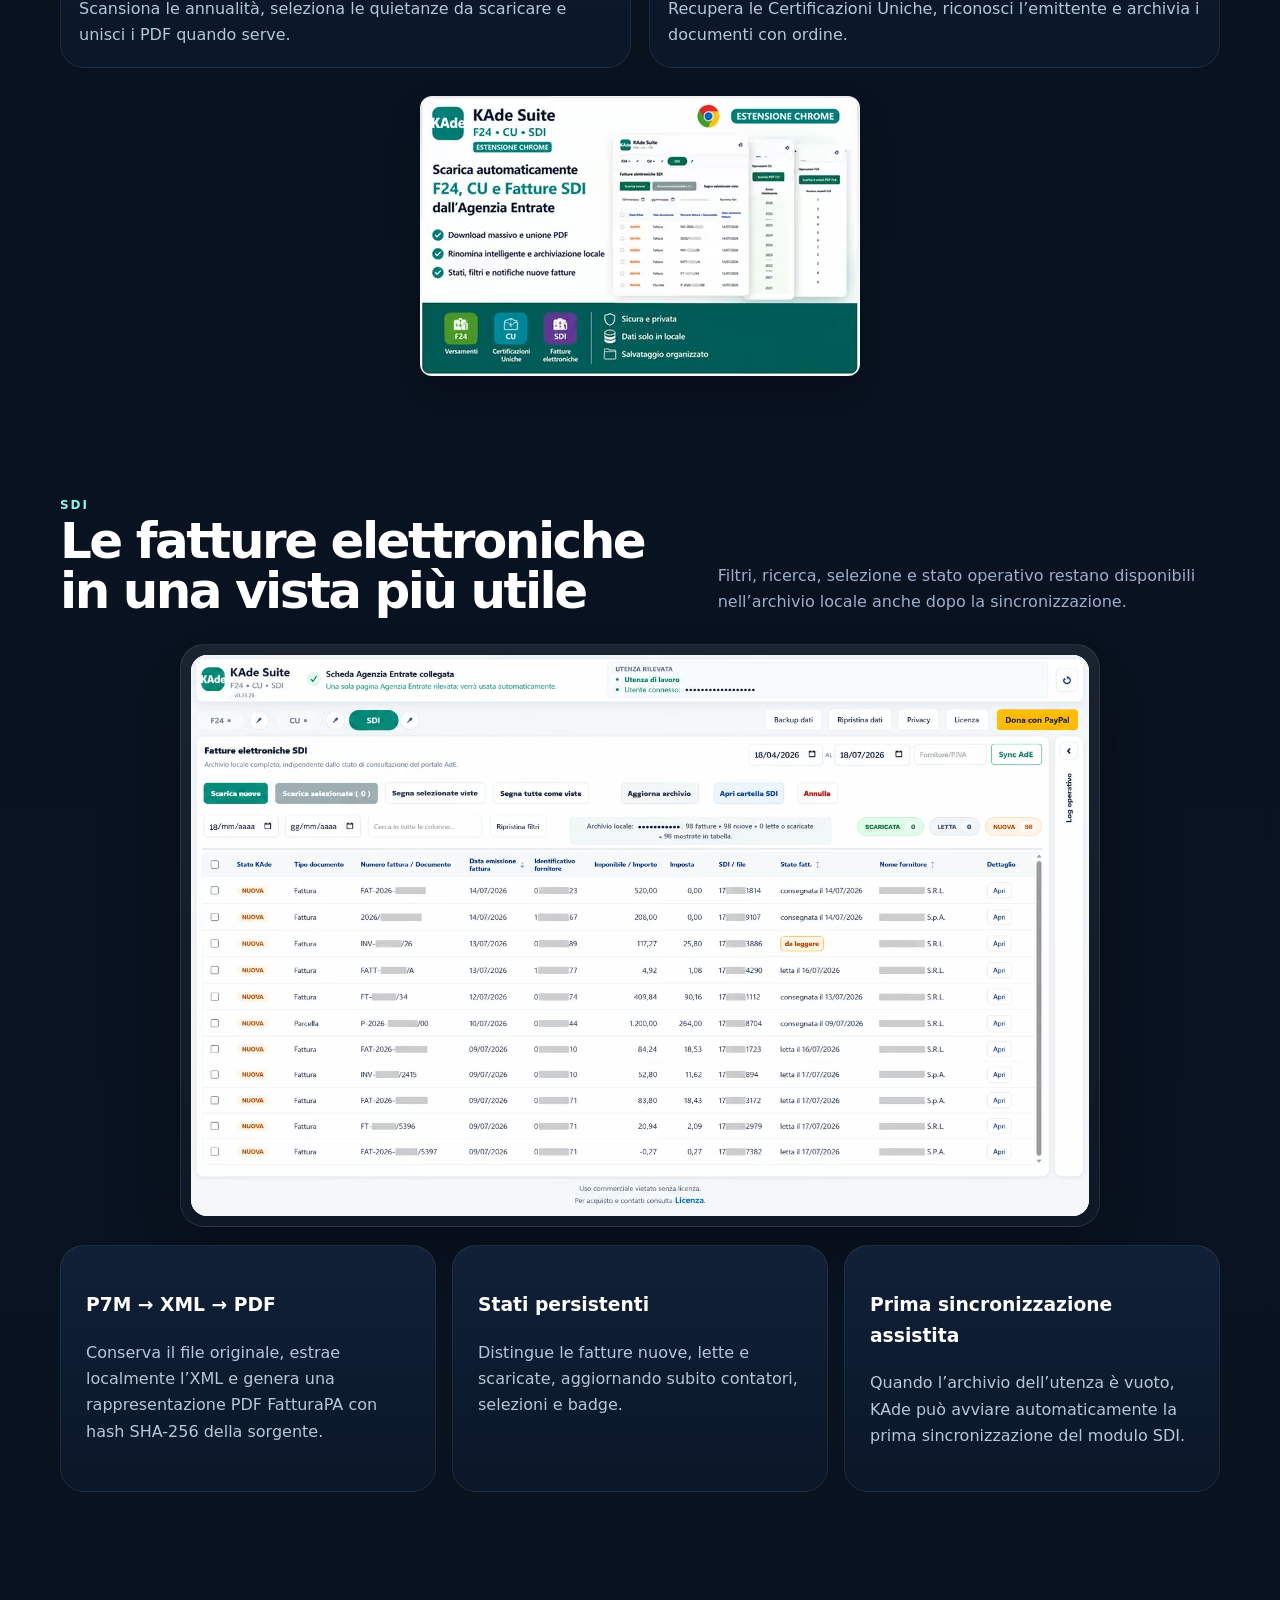
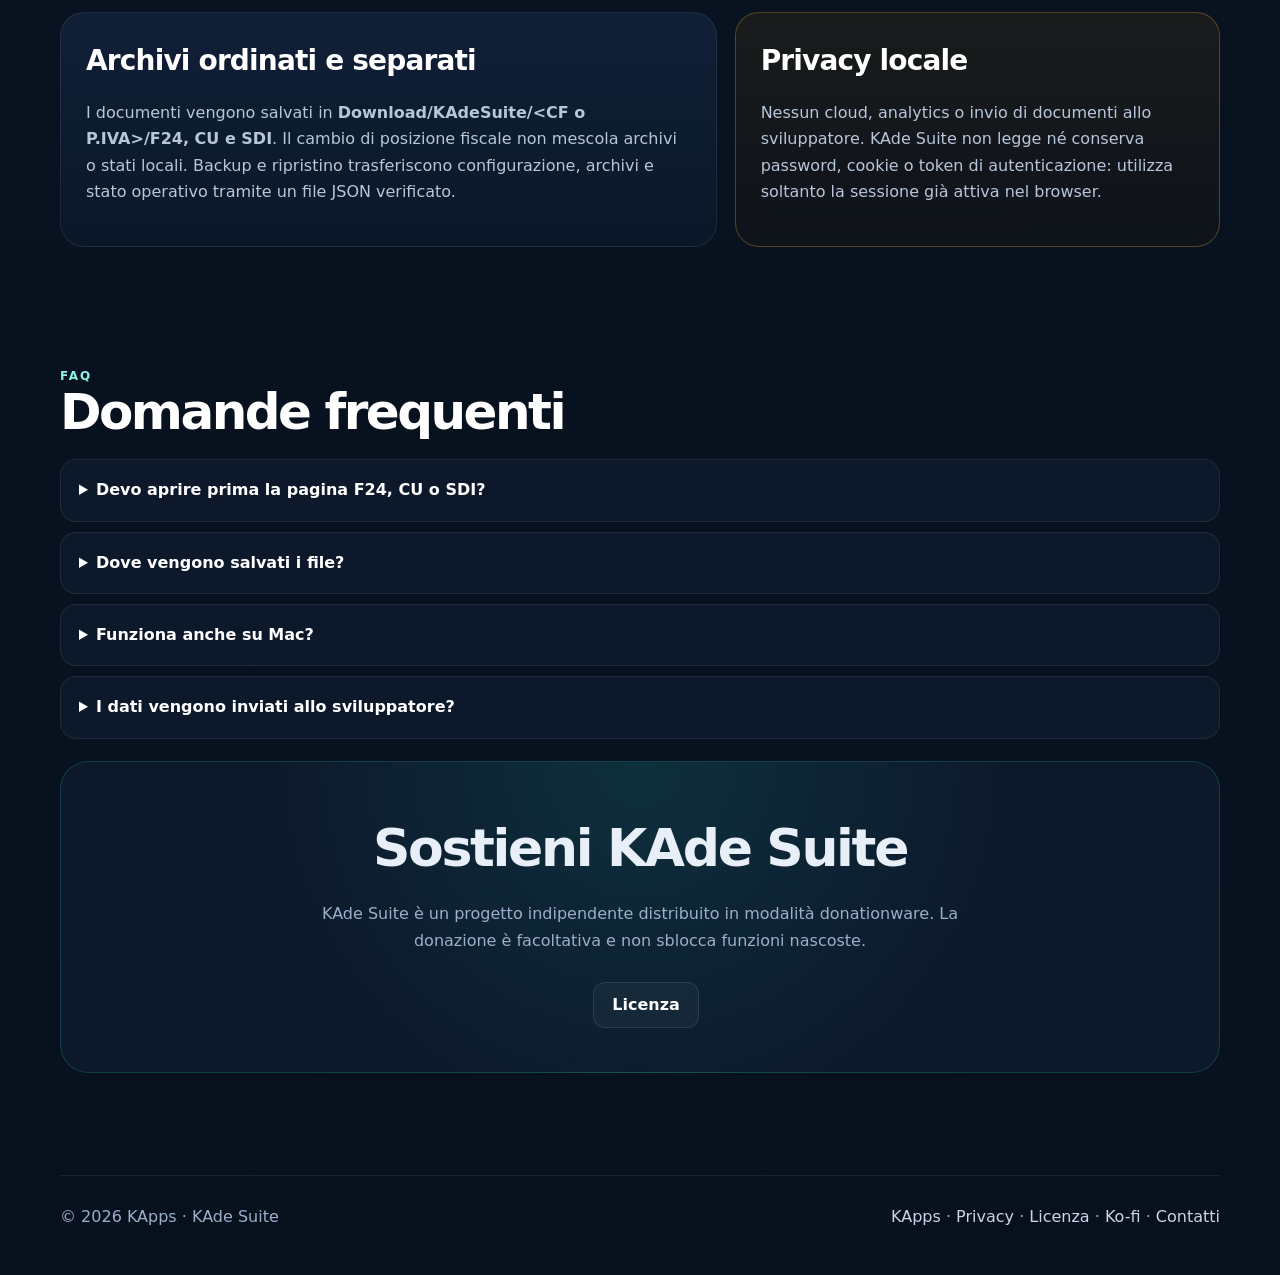
==== commit 275b8329: "Add files via upload" ====
--- a/docs/index.html
+++ b/docs/index.html
@@ -1,87 +1,111 @@
+Exit code: 0
+Wall time: 0.3 seconds
+Output:
 <!doctype html>
 <html lang="it">
 <head>
   <meta charset="utf-8">
   <meta name="viewport" content="width=device-width,initial-scale=1">
   <title>KAde Suite | F24, CU e fatture elettroniche SDI</title>
-  <meta name="description" content="Dopo l'accesso ai servizi dell'Agenzia delle Entrate, KAde Suite collega da un'unica dashboard i moduli F24, CU e SDI, scaricando e organizzando localmente i documenti.">
-  <link rel="canonical" href="https://canbelieve.github.io/kade-suite/">
+  <meta name="description" content="Dopo l'accesso ai servizi dell'Agenzia delle Entrate, KAde Suite collega da un'unica dashboard i moduli F24, CU e SDI e organizza localmente i documenti.">
+  
   <link rel="icon" href="assets/favicon-32.png">
   <link rel="stylesheet" href="css/style.css">
+
+  <link rel="canonical" href="https://canbelieve.github.io/kade-suite/">
+  <link rel="alternate" hreflang="it" href="https://canbelieve.github.io/kade-suite/">
+  <link rel="alternate" hreflang="en" href="https://canbelieve.github.io/kade-suite/en/">
+  <link rel="alternate" hreflang="x-default" href="https://canbelieve.github.io/kade-suite/">
+  <meta name="robots" content="index,follow">
+  <meta name="theme-color" content="#07101d">
+  <meta property="og:type" content="website">
+  <meta property="og:site_name" content="KApps">
+  <meta property="og:title" content="KAde Suite | F24, CU e fatture elettroniche SDI">
+  <meta property="og:description" content="Dopo l'accesso ai servizi dell'Agenzia delle Entrate, KAde Suite collega da un'unica dashboard i moduli F24, CU e SDI e organizza localmente i documenti.">
+  <meta property="og:url" content="https://canbelieve.github.io/kade-suite/">
+  <meta property="og:image" content="https://canbelieve.github.io/kade-suite/assets/og-kade-suite.png">
+  <meta property="og:image:alt" content="KAde Suite">
+  <meta property="og:locale" content="it_IT">
+  <meta property="og:locale:alternate" content="en_US">
+  <meta name="twitter:card" content="summary_large_image">
+  <meta name="twitter:title" content="KAde Suite | F24, CU e fatture elettroniche SDI">
+  <meta name="twitter:description" content="Dopo l'accesso ai servizi dell'Agenzia delle Entrate, KAde Suite collega da un'unica dashboard i moduli F24, CU e SDI e organizza localmente i documenti.">
+  <meta name="twitter:image" content="https://canbelieve.github.io/kade-suite/assets/og-kade-suite.png">
+  <script type="application/ld+json">{"@context":"https://schema.org","@graph":[{"@type":"SoftwareApplication","@id":"https://canbelieve.github.io/kade-suite/#software","name":"KAde Suite","description":"Dopo l'accesso ai servizi dell'Agenzia delle Entrate, KAde Suite collega da un'unica dashboard i moduli F24, CU e SDI e organizza localmente i documenti.","url":"https://canbelieve.github.io/kade-suite/","inLanguage":"it","applicationCategory":"BrowserApplication","operatingSystem":"Chrome","isAccessibleForFree":true,"offers":{"@type":"Offer","price":0,"priceCurrency":"EUR"},"downloadUrl":"https://chromewebstore.google.com/detail/kade-suite/hblajdcobjpapcgbkgjkkmnklhofilia","publisher":{"@id":"https://canbelieve.github.io/#organization"}},{"@type":"Organization","@id":"https://canbelieve.github.io/#organization","name":"KApps","url":"https://canbelieve.github.io/","logo":"https://canbelieve.github.io/assets/icon-512.png","sameAs":["https://github.com/canbelieve","https://ko-fi.com/U7I223UF77"]},{"@type":"BreadcrumbList","@id":"https://canbelieve.github.io/kade-suite/#breadcrumb","itemListElement":[{"@type":"ListItem","position":1,"name":"KApps","item":"https://canbelieve.github.io/"},{"@type":"ListItem","position":2,"name":"KAde Suite","item":"https://canbelieve.github.io/kade-suite/"}]}]}</script>
 </head>
 <body class="kade-page">
-<header class="site-header"><div class="container header-inner"><a class="brand" href="https://canbelieve.github.io/"><span class="brand-mark">K</span>KApps</a><nav class="nav" aria-label="Main navigation"><a href="https://canbelieve.github.io/" data-lang="it">Home</a><a href="https://canbelieve.github.io/" data-lang="en">Home</a><a href="https://canbelieve.github.io/#apps" data-lang="it">Applicazioni</a><a href="https://canbelieve.github.io/#apps" data-lang="en">Apps</a><a href="https://canbelieve.github.io/jotta-explorer.html">Jotta Explorer</a><a href="https://canbelieve.github.io/ablvst-studio.html">AblVST Studio</a><a class="active" href="https://canbelieve.github.io/kade-suite/">KAde Suite</a><a href="https://github.com/canbelieve/kade-suite">GitHub</a><button class="lang-btn" type="button" data-language-toggle aria-label="Change language">EN</button></nav></div></header>
+<header class="site-header"><div class="container header-inner"><a class="brand" href="https://canbelieve.github.io/"><span class="brand-mark">K</span>KApps</a><nav class="nav" aria-label="Main navigation"><a href="https://canbelieve.github.io/">Home</a><a href="https://canbelieve.github.io/#apps">Applicazioni</a><a href="https://canbelieve.github.io/jotta-explorer.html">Jotta Explorer</a><a href="https://canbelieve.github.io/ablvst-studio.html">AblVST Studio</a><a class="active" href="https://canbelieve.github.io/kade-suite/">KAde Suite</a><a href="https://github.com/canbelieve/kade-suite">GitHub</a><a class="lang-btn" href="https://canbelieve.github.io/kade-suite/en/" aria-label="Switch to English">EN</a></nav></div></header>
 <main>
 <section class="container product-hero">
   <div class="product-copy">
-    <div class="eyebrow" data-lang="it">UNA DASHBOARD PER F24 · CU · SDI</div><div class="eyebrow" data-lang="en">ONE DASHBOARD FOR F24 · CU · SDI</div>
-    <h1 data-lang="it">Autenticati all’Agenzia delle Entrate. <span class="kade-accent">Al resto pensa KAde.</span></h1>
-    <h1 data-lang="en">Sign in to the Italian Revenue Agency. <span class="kade-accent">KAde handles the rest.</span></h1>
-    <p data-lang="it">Apri KAde Suite e scegli il modulo su cui lavorare. L’estensione apre o riutilizza automaticamente la pagina corretta, verifica la sessione e collega F24, Certificazioni Uniche e fatture elettroniche a un’unica interfaccia operativa.</p>
-    <p data-lang="en">Open KAde Suite and choose a module. The extension automatically opens or reuses the correct page, checks the active session and connects F24, Certificazioni Uniche and electronic invoices to one operational interface.</p>
-    <div class="hero-actions"><a class="button primary" href="https://chromewebstore.google.com/detail/kade-suite/hblajdcobjpapcgbkgjkkmnklhofilia" data-lang="it">Installa dal Chrome Web Store</a><a class="button primary" href="https://chromewebstore.google.com/detail/kade-suite/hblajdcobjpapcgbkgjkkmnklhofilia" data-lang="en">Install from Chrome Web Store</a><a class="button" href="#come-funziona" data-lang="it">Come funziona</a><a class="button" href="#come-funziona" data-lang="en">How it works</a></div>
+    <div class="eyebrow">UNA DASHBOARD PER F24 · CU · SDI</div>
+    <h1>Autenticati all’Agenzia delle Entrate. <span class="kade-accent">Al resto pensa KAde.</span></h1>
+    
+    <p>Apri KAde Suite e scegli il modulo su cui lavorare. L’estensione apre o riutilizza automaticamente la pagina corretta, verifica la sessione e collega F24, Certificazioni Uniche e fatture elettroniche a un’unica interfaccia operativa.</p>
+    
+    <div class="hero-actions"><a class="button primary" href="https://chromewebstore.google.com/detail/kade-suite/hblajdcobjpapcgbkgjkkmnklhofilia">Installa dal Chrome Web Store</a><a class="button" href="#come-funziona">Come funziona</a></div>
     <a href="https://chromewebstore.google.com/detail/kade-suite/hblajdcobjpapcgbkgjkkmnklhofilia"><img class="store-badge-kade" src="assets/chrome-web-store-badge.png" alt="Available in the Chrome Web Store"></a>
-    <div class="notes"><span>✓ F24 · CU · SDI</span><span data-lang="it">✓ Archivi separati per posizione fiscale</span><span data-lang="en">✓ Separate archives by tax profile</span><span data-lang="it">✓ Elaborazione locale</span><span data-lang="en">✓ Local processing</span></div>
+    <div class="notes"><span>✓ F24 · CU · SDI</span><span>✓ Archivi separati per posizione fiscale</span><span>✓ Elaborazione locale</span></div>
   </div>
-  <div class="product-shot promo-hero"><img src="assets/kade-suite-promo-hero.png" alt="KAde Suite per scaricare F24, CU e fatture SDI dall'Agenzia delle Entrate"></div>
+  <div class="product-shot promo-hero"><picture><source type="image/avif" srcset="assets/kade-suite-promo-hero.avif"><source type="image/webp" srcset="assets/kade-suite-promo-hero.webp"><img src="assets/kade-suite-promo-hero.png" alt="KAde Suite per scaricare F24, CU e fatture SDI dall'Agenzia delle Entrate" width="1400" height="560" loading="eager" decoding="async" fetchpriority="high"></picture></div>
 </section>
 
 <section class="container section" id="come-funziona">
-  <div class="section-head"><div><div class="eyebrow" data-lang="it">FLUSSO DI LAVORO</div><div class="eyebrow" data-lang="en">WORKFLOW</div><h2 data-lang="it">Quattro passaggi, senza navigazione manuale tra le sezioni</h2><h2 data-lang="en">Four steps, without manually navigating between sections</h2></div></div>
+  <div class="section-head"><div><div class="eyebrow">FLUSSO DI LAVORO</div><h2>Quattro passaggi, senza navigazione manuale tra le sezioni</h2></div></div>
   <div class="grid-3 workflow-grid">
-    <article class="panel step"><span>1</span><h3 data-lang="it">Accedi al portale</h3><h3 data-lang="en">Sign in</h3><p data-lang="it">Autenticati normalmente ai servizi dell’Agenzia delle Entrate e scegli, quando previsto, l’utenza di lavoro.</p><p data-lang="en">Sign in normally to the Italian Revenue Agency services and select the working profile when required.</p></article>
-    <article class="panel step"><span>2</span><h3 data-lang="it">Apri KAde Suite</h3><h3 data-lang="en">Open KAde Suite</h3><p data-lang="it">La dashboard riconosce la sessione e mantiene distinti utente connesso, intermediario, incaricato o persona di fiducia.</p><p data-lang="en">The dashboard recognizes the session and keeps connected user, intermediary, delegate or trusted person separate.</p></article>
-    <article class="panel step"><span>3</span><h3 data-lang="it">Scegli il modulo</h3><h3 data-lang="en">Choose a module</h3><p data-lang="it">F24, CU o SDI: KAde apre o riutilizza in background la pagina corretta ed evita schede di riferimento duplicate.</p><p data-lang="en">F24, CU or SDI: KAde opens or reuses the correct page in the background and avoids duplicate reference tabs.</p></article>
-    <article class="panel step"><span>4</span><h3 data-lang="it">Lavora dalla dashboard</h3><h3 data-lang="en">Work from the dashboard</h3><p data-lang="it">Scansiona, sincronizza, seleziona, scarica e consulta i documenti senza dover cercare ogni volta la sezione corretta del portale.</p><p data-lang="en">Scan, synchronize, select, download and consult documents without searching for the correct portal section each time.</p></article>
+    <article class="panel step"><span>1</span><h3>Accedi al portale</h3><p>Autenticati normalmente ai servizi dell’Agenzia delle Entrate e scegli, quando previsto, l’utenza di lavoro.</p></article>
+    <article class="panel step"><span>2</span><h3>Apri KAde Suite</h3><p>La dashboard riconosce la sessione e mantiene distinti utente connesso, intermediario, incaricato o persona di fiducia.</p></article>
+    <article class="panel step"><span>3</span><h3>Scegli il modulo</h3><p>F24, CU o SDI: KAde apre o riutilizza in background la pagina corretta ed evita schede di riferimento duplicate.</p></article>
+    <article class="panel step"><span>4</span><h3>Lavora dalla dashboard</h3><p>Scansiona, sincronizza, seleziona, scarica e consulta i documenti senza dover cercare ogni volta la sezione corretta del portale.</p></article>
   </div>
 </section>
 
 <section class="container section" id="features">
-  <div class="section-head"><div><div class="eyebrow" data-lang="it">I MODULI</div><div class="eyebrow" data-lang="en">MODULES</div><h2 data-lang="it">Un solo ambiente operativo</h2><h2 data-lang="en">One operational environment</h2></div><p data-lang="it">Ogni sezione aggiunge una funzione distinta, senza ripetere lo stesso flusso.</p><p data-lang="en">Each section adds a distinct function without repeating the same workflow.</p></div>
+  <div class="section-head"><div><div class="eyebrow">I MODULI</div><h2>Un solo ambiente operativo</h2></div><p>Ogni sezione aggiunge una funzione distinta, senza ripetere lo stesso flusso.</p></div>
   <div class="grid-3">
-    <article class="panel"><h3>F24</h3><p data-lang="it">Scansione incrementale per annualità, selezione singola o multipla, download delle quietanze, unione dei PDF, controllo dei duplicati e apertura dei file già archiviati.</p><p data-lang="en">Incremental yearly scanning, single or multiple selection, receipt downloads, PDF merging, duplicate detection and opening of archived files.</p></article>
-    <article class="panel"><h3>CU</h3><p data-lang="it">Recupero progressivo delle Certificazioni Uniche, selezione dei documenti, riconoscimento dell’emittente, rinomina e archiviazione ordinata.</p><p data-lang="en">Progressive Certificazioni Uniche retrieval, document selection, issuer recognition, naming and organized archiving.</p></article>
-    <article class="panel"><h3>SDI</h3><p data-lang="it">Sincronizzazione dell’elenco fatture, archivio locale ricercabile, stati NUOVA/LETTA/SCARICATA e download di P7M, XML e PDF FatturaPA.</p><p data-lang="en">Invoice list synchronization, searchable local archive, NEW/READ/DOWNLOADED states and P7M, XML and FatturaPA PDF downloads.</p></article>
+    <article class="panel"><h3>F24</h3><p>Scansione incrementale per annualità, selezione singola o multipla, download delle quietanze, unione dei PDF, controllo dei duplicati e apertura dei file già archiviati.</p></article>
+    <article class="panel"><h3>CU</h3><p>Recupero progressivo delle Certificazioni Uniche, selezione dei documenti, riconoscimento dell’emittente, rinomina e archiviazione ordinata.</p></article>
+    <article class="panel"><h3>SDI</h3><p>Sincronizzazione dell’elenco fatture, archivio locale ricercabile, stati NUOVA/LETTA/SCARICATA e download di P7M, XML e PDF FatturaPA.</p></article>
   </div>
 </section>
 
 <section class="container section" id="f24-cu">
-  <div class="section-head"><div><div class="eyebrow">F24 · CU</div><h2 data-lang="it">Due moduli, una dashboard operativa</h2><h2 data-lang="en">Two modules, one operational dashboard</h2></div><p data-lang="it">Le operazioni di F24 e Certificazioni Uniche restano chiare, separate e subito disponibili nella stessa interfaccia.</p><p data-lang="en">F24 and Certificazioni Uniche operations stay clear, separate and immediately available in the same interface.</p></div>
+  <div class="section-head"><div><div class="eyebrow">F24 · CU</div><h2>Due moduli, una dashboard operativa</h2></div><p>Le operazioni di F24 e Certificazioni Uniche restano chiare, separate e subito disponibili nella stessa interfaccia.</p></div>
   <div class="module-showcase">
-    <article class="panel module-card"><img src="assets/kade-suite-f24.png" alt="Modulo F24 di KAde Suite"><div><h3>F24</h3><p data-lang="it">Scansiona le annualità, seleziona le quietanze da scaricare e unisci i PDF quando serve.</p><p data-lang="en">Scan yearly records, select receipts to download and merge PDFs when needed.</p></div></article>
-    <article class="panel module-card"><img src="assets/kade-suite-cu.png" alt="Modulo Certificazioni Uniche di KAde Suite"><div><h3>CU</h3><p data-lang="it">Recupera le Certificazioni Uniche, riconosci l’emittente e archivia i documenti con ordine.</p><p data-lang="en">Retrieve Certificazioni Uniche, recognize the issuer and organize documents neatly.</p></div></article>
+    <article class="panel module-card"><picture><source type="image/avif" srcset="assets/kade-suite-f24.avif"><source type="image/webp" srcset="assets/kade-suite-f24.webp"><img src="assets/kade-suite-f24.png" alt="Modulo F24 di KAde Suite" width="1280" height="800" loading="lazy" decoding="async"></picture><div><h3>F24</h3><p>Scansiona le annualità, seleziona le quietanze da scaricare e unisci i PDF quando serve.</p></div></article>
+    <article class="panel module-card"><picture><source type="image/avif" srcset="assets/kade-suite-cu.avif"><source type="image/webp" srcset="assets/kade-suite-cu.webp"><img src="assets/kade-suite-cu.png" alt="Modulo Certificazioni Uniche di KAde Suite" width="1280" height="800" loading="lazy" decoding="async"></picture><div><h3>CU</h3><p>Recupera le Certificazioni Uniche, riconosci l’emittente e archivia i documenti con ordine.</p></div></article>
   </div>
-  <a class="compact-promo" href="https://chromewebstore.google.com/detail/kade-suite/hblajdcobjpapcgbkgjkkmnklhofilia" aria-label="Installa KAde Suite dal Chrome Web Store"><img src="assets/kade-suite-promo-compact.png" alt="KAde Suite, estensione Chrome per F24, CU e SDI"></a>
+  <a class="compact-promo" href="https://chromewebstore.google.com/detail/kade-suite/hblajdcobjpapcgbkgjkkmnklhofilia" aria-label="Installa KAde Suite dal Chrome Web Store"><picture><source type="image/avif" srcset="assets/kade-suite-promo-compact.avif"><source type="image/webp" srcset="assets/kade-suite-promo-compact.webp"><img src="assets/kade-suite-promo-compact.png" alt="KAde Suite, estensione Chrome per F24, CU e SDI" width="440" height="280" loading="lazy" decoding="async"></picture></a>
 </section>
 
 <section class="container section" id="sdi">
-  <div class="section-head"><div><div class="eyebrow">SDI</div><h2 data-lang="it">Le fatture elettroniche in una vista più utile</h2><h2 data-lang="en">Electronic invoices in a more useful view</h2></div><p data-lang="it">Filtri, ricerca, selezione e stato operativo restano disponibili nell’archivio locale anche dopo la sincronizzazione.</p><p data-lang="en">Filters, search, selection and operational status remain available in the local archive after synchronization.</p></div>
-  <div class="product-shot sdi-shot"><img src="assets/kade-suite-sdi.png" alt="Archivio SDI di KAde Suite"></div>
+  <div class="section-head"><div><div class="eyebrow">SDI</div><h2>Le fatture elettroniche in una vista più utile</h2></div><p>Filtri, ricerca, selezione e stato operativo restano disponibili nell’archivio locale anche dopo la sincronizzazione.</p></div>
+  <div class="product-shot sdi-shot"><picture><source type="image/avif" srcset="assets/kade-suite-sdi.avif"><source type="image/webp" srcset="assets/kade-suite-sdi.webp"><img src="assets/kade-suite-sdi.png" alt="Archivio SDI di KAde Suite" width="1586" height="992" loading="lazy" decoding="async"></picture></div>
   <div class="grid-3 sdi-features">
-    <article class="panel"><h3>P7M → XML → PDF</h3><p data-lang="it">Conserva il file originale, estrae localmente l’XML e genera una rappresentazione PDF FatturaPA con hash SHA-256 della sorgente.</p><p data-lang="en">Keeps the original file, extracts XML locally and generates a FatturaPA PDF representation with the source SHA-256 hash.</p></article>
-    <article class="panel"><h3 data-lang="it">Stati persistenti</h3><h3 data-lang="en">Persistent states</h3><p data-lang="it">Distingue le fatture nuove, lette e scaricate, aggiornando subito contatori, selezioni e badge.</p><p data-lang="en">Distinguishes new, read and downloaded invoices, immediately updating counters, selections and badges.</p></article>
-    <article class="panel"><h3 data-lang="it">Prima sincronizzazione assistita</h3><h3 data-lang="en">Assisted first sync</h3><p data-lang="it">Quando l’archivio dell’utenza è vuoto, KAde può avviare automaticamente la prima sincronizzazione del modulo SDI.</p><p data-lang="en">When the current profile archive is empty, KAde can automatically start the first SDI synchronization.</p></article>
+    <article class="panel"><h3>P7M → XML → PDF</h3><p>Conserva il file originale, estrae localmente l’XML e genera una rappresentazione PDF FatturaPA con hash SHA-256 della sorgente.</p></article>
+    <article class="panel"><h3>Stati persistenti</h3><p>Distingue le fatture nuove, lette e scaricate, aggiornando subito contatori, selezioni e badge.</p></article>
+    <article class="panel"><h3>Prima sincronizzazione assistita</h3><p>Quando l’archivio dell’utenza è vuoto, KAde può avviare automaticamente la prima sincronizzazione del modulo SDI.</p></article>
   </div>
 </section>
 
 <section class="container section">
   <div class="requirements">
-    <article class="panel"><h2 data-lang="it">Archivi ordinati e separati</h2><h2 data-lang="en">Ordered, separate archives</h2><p data-lang="it">I documenti vengono salvati in <strong>Download/KAdeSuite/&lt;CF o P.IVA&gt;/F24, CU e SDI</strong>. Il cambio di posizione fiscale non mescola archivi o stati locali. Backup e ripristino trasferiscono configurazione, archivi e stato operativo tramite un file JSON verificato.</p><p data-lang="en">Documents are saved under <strong>Downloads/KAdeSuite/&lt;tax code or VAT number&gt;/F24, CU and SDI</strong>. Switching tax profile does not mix local archives or states. Backup and restore transfer settings, archives and operational state through a verified JSON file.</p></article>
-    <article class="panel callout"><h2 data-lang="it">Privacy locale</h2><h2 data-lang="en">Local privacy</h2><p data-lang="it">Nessun cloud, analytics o invio di documenti allo sviluppatore. KAde Suite non legge né conserva password, cookie o token di autenticazione: utilizza soltanto la sessione già attiva nel browser.</p><p data-lang="en">No cloud, analytics or document uploads to the developer. KAde Suite does not read or store passwords, cookies or authentication tokens: it only uses the browser session already active.</p></article>
+    <article class="panel"><h2>Archivi ordinati e separati</h2><p>I documenti vengono salvati in <strong>Download/KAdeSuite/&lt;CF o P.IVA&gt;/F24, CU e SDI</strong>. Il cambio di posizione fiscale non mescola archivi o stati locali. Backup e ripristino trasferiscono configurazione, archivi e stato operativo tramite un file JSON verificato.</p></article>
+    <article class="panel callout"><h2>Privacy locale</h2><p>Nessun cloud, analytics o invio di documenti allo sviluppatore. KAde Suite non legge né conserva password, cookie o token di autenticazione: utilizza soltanto la sessione già attiva nel browser.</p></article>
   </div>
 </section>
 
 <section class="container section">
-  <div class="section-head"><div><div class="eyebrow">FAQ</div><h2 data-lang="it">Domande frequenti</h2><h2 data-lang="en">Frequently asked questions</h2></div></div>
+  <div class="section-head"><div><div class="eyebrow">FAQ</div><h2>Domande frequenti</h2></div></div>
   <div class="faq">
-    <details><summary data-lang="it">Devo aprire prima la pagina F24, CU o SDI?</summary><summary data-lang="en">Do I need to open the F24, CU or SDI page first?</summary><p data-lang="it">No. Devi prima autenticarti ai servizi dell’Agenzia delle Entrate. Poi apri KAde Suite e selezioni il modulo: l’estensione apre o riutilizza automaticamente la relativa pagina di riferimento. In caso di sessione scaduta ti chiede di effettuare nuovamente l’accesso.</p><p data-lang="en">No. First sign in to the Italian Revenue Agency services. Then open KAde Suite and select the module: the extension automatically opens or reuses its reference page. If the session has expired, it asks you to sign in again.</p></details>
-    <details><summary data-lang="it">Dove vengono salvati i file?</summary><summary data-lang="en">Where are files saved?</summary><p data-lang="it">Nella cartella Download predefinita di Chrome, sotto KAdeSuite/&lt;CF o P.IVA&gt;/F24, CU e SDI.</p><p data-lang="en">In Chrome’s default Downloads folder, under KAdeSuite/&lt;tax code or VAT number&gt;/F24, CU and SDI.</p></details>
-    <details><summary data-lang="it">Funziona anche su Mac?</summary><summary data-lang="en">Does it work on Mac?</summary><p data-lang="it">Il codice usa le API standard di Chrome e percorsi relativi alla cartella Download, senza riferimenti fissi a Windows. È quindi progettato per Windows, macOS e Linux. I test principali della versione attuale sono stati eseguiti su Windows; su macOS e Linux è consigliato verificare il flusso con la propria configurazione di Chrome.</p><p data-lang="en">The code uses standard Chrome APIs and paths relative to the Downloads folder, with no fixed Windows paths. It is therefore designed for Windows, macOS and Linux. The current version has mainly been tested on Windows; on macOS and Linux, users should verify the workflow with their Chrome configuration.</p></details>
-    <details><summary data-lang="it">I dati vengono inviati allo sviluppatore?</summary><summary data-lang="en">Are data sent to the developer?</summary><p data-lang="it">No. Non sono presenti analytics, pubblicità, telemetria dello sviluppatore o servizi cloud per i documenti.</p><p data-lang="en">No. There are no developer analytics, advertising, telemetry or cloud services for documents.</p></details>
+    <details><summary>Devo aprire prima la pagina F24, CU o SDI?</summary><p>No. Devi prima autenticarti ai servizi dell’Agenzia delle Entrate. Poi apri KAde Suite e selezioni il modulo: l’estensione apre o riutilizza automaticamente la relativa pagina di riferimento. In caso di sessione scaduta ti chiede di effettuare nuovamente l’accesso.</p></details>
+    <details><summary>Dove vengono salvati i file?</summary><p>Nella cartella Download predefinita di Chrome, sotto KAdeSuite/&lt;CF o P.IVA&gt;/F24, CU e SDI.</p></details>
+    <details><summary>Funziona anche su Mac?</summary><p>Il codice usa le API standard di Chrome e percorsi relativi alla cartella Download, senza riferimenti fissi a Windows. È quindi progettato per Windows, macOS e Linux. I test principali della versione attuale sono stati eseguiti su Windows; su macOS e Linux è consigliato verificare il flusso con la propria configurazione di Chrome.</p></details>
+    <details><summary>I dati vengono inviati allo sviluppatore?</summary><p>No. Non sono presenti analytics, pubblicità, telemetria dello sviluppatore o servizi cloud per i documenti.</p></details>
   </div>
-  <div class="cta"><h2 data-lang="it">Sostieni KAde Suite</h2><h2 data-lang="en">Support KAde Suite</h2><p data-lang="it">KAde Suite è un progetto indipendente distribuito in modalità donationware. La donazione è facoltativa e non sblocca funzioni nascoste.</p><p data-lang="en">KAde Suite is an independent donationware project. Donations are optional and do not unlock hidden features.</p><div class="hero-actions"><span class="kofi-button"><script type="text/javascript" src="https://storage.ko-fi.com/cdn/widget/Widget_2.js"></script><script type="text/javascript">kofiwidget2.init('Support me on Ko-fi', '#232a4a', 'U7I223UF77');kofiwidget2.draw();</script></span><a class="button" href="license.html" data-lang="it">Licenza</a><a class="button" href="license.html" data-lang="en">License</a></div></div>
+  <div class="cta"><h2>Sostieni KAde Suite</h2><p>KAde Suite è un progetto indipendente distribuito in modalità donationware. La donazione è facoltativa e non sblocca funzioni nascoste.</p><div class="hero-actions"><span class="kofi-button"><script type="text/javascript" src="https://storage.ko-fi.com/cdn/widget/Widget_2.js"></script><script type="text/javascript">kofiwidget2.init('Support me on Ko-fi', '#232a4a', 'U7I223UF77');kofiwidget2.draw();</script></span><a class="button" href="license.html">Licenza</a></div></div>
 </section>
 </main>
-<footer class="container footer"><span>© 2026 KApps · KAde Suite</span><span><a href="https://canbelieve.github.io/">KApps</a> · <a href="privacy.html">Privacy</a> · <a href="license.html" data-lang="it">Licenza</a><a href="license.html" data-lang="en">License</a> · <a href="https://ko-fi.com/U7I223UF77" target="_blank" rel="noopener noreferrer">Ko-fi</a> · <a href="mailto:info@latenzazero.it">Contatti</a></span></footer>
+<footer class="container footer"><span>© 2026 KApps · KAde Suite</span><span><a href="https://canbelieve.github.io/">KApps</a> · <a href="privacy.html">Privacy</a> · <a href="license.html">Licenza</a> · <a href="https://ko-fi.com/U7I223UF77" target="_blank" rel="noopener noreferrer">Ko-fi</a> · <a href="mailto:info@latenzazero.it">Contatti</a></span></footer>
 <script src="js/app.js"></script>
 </body></html>
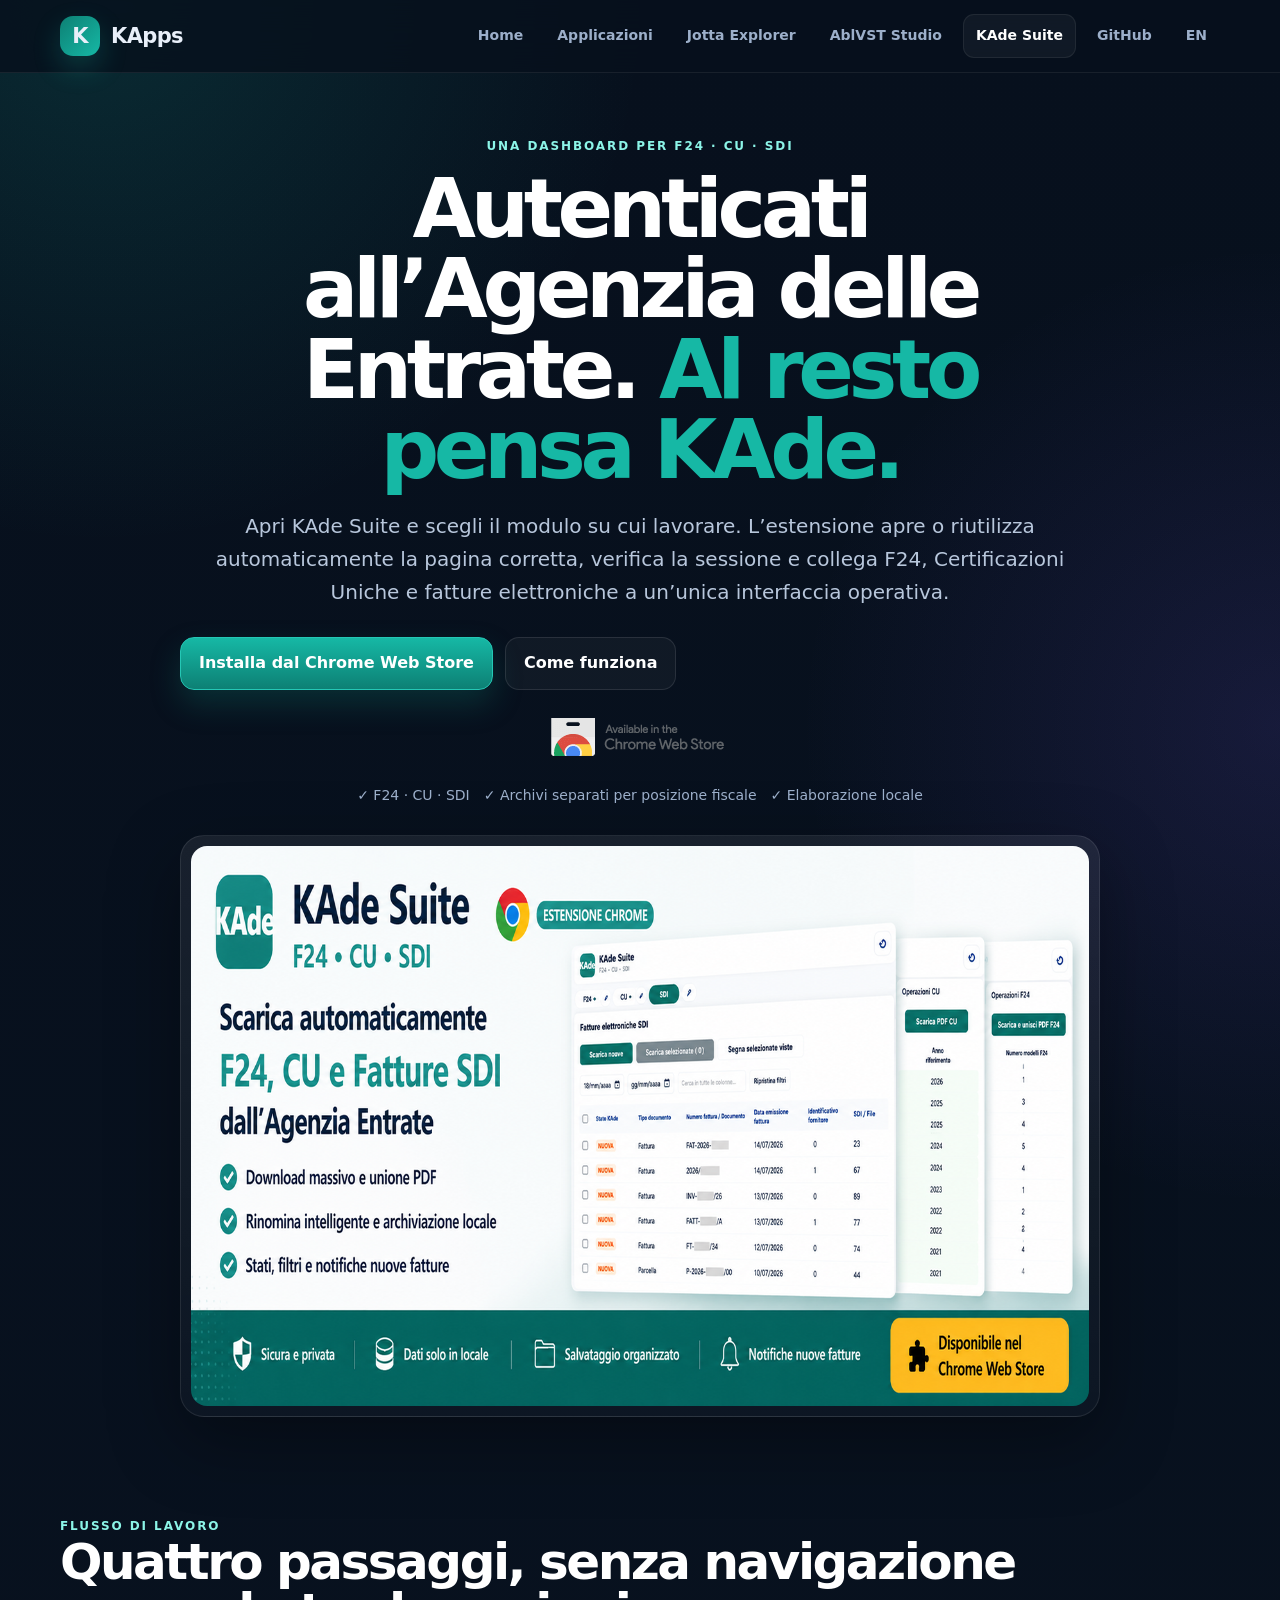
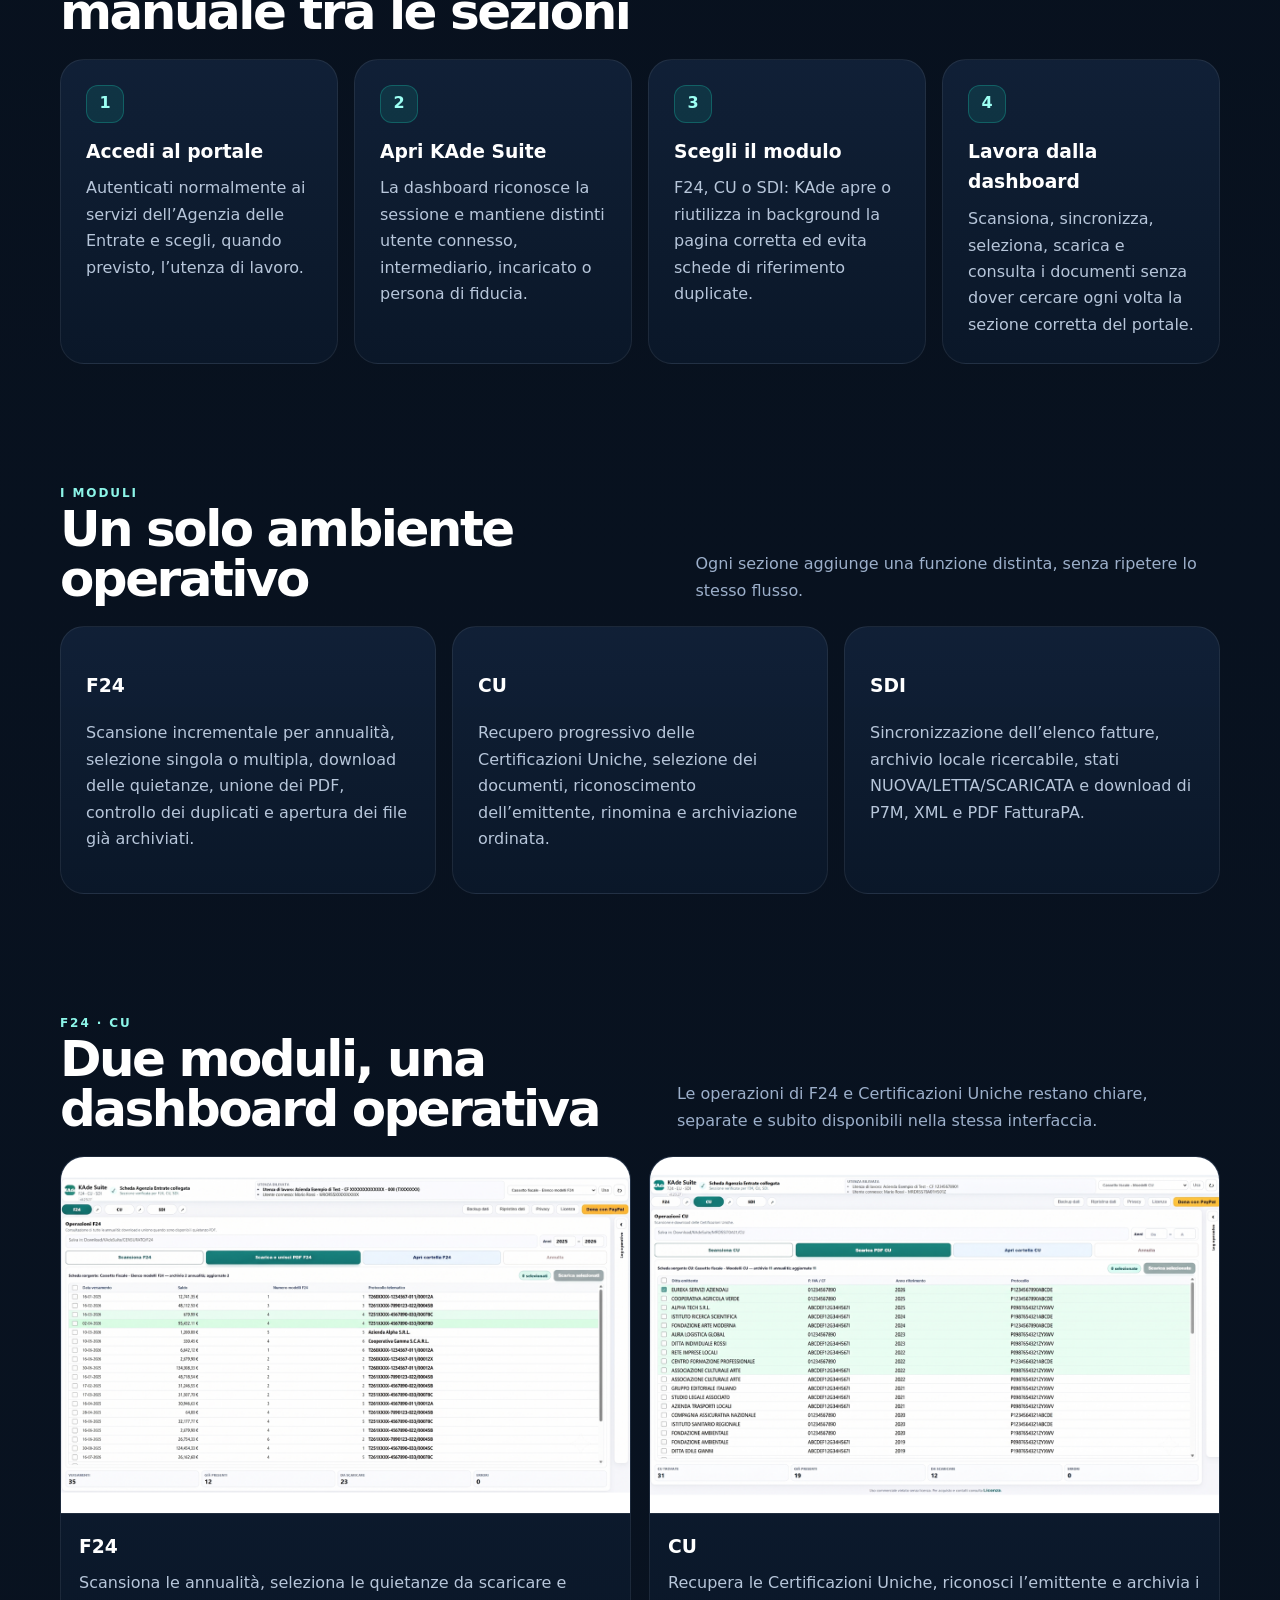
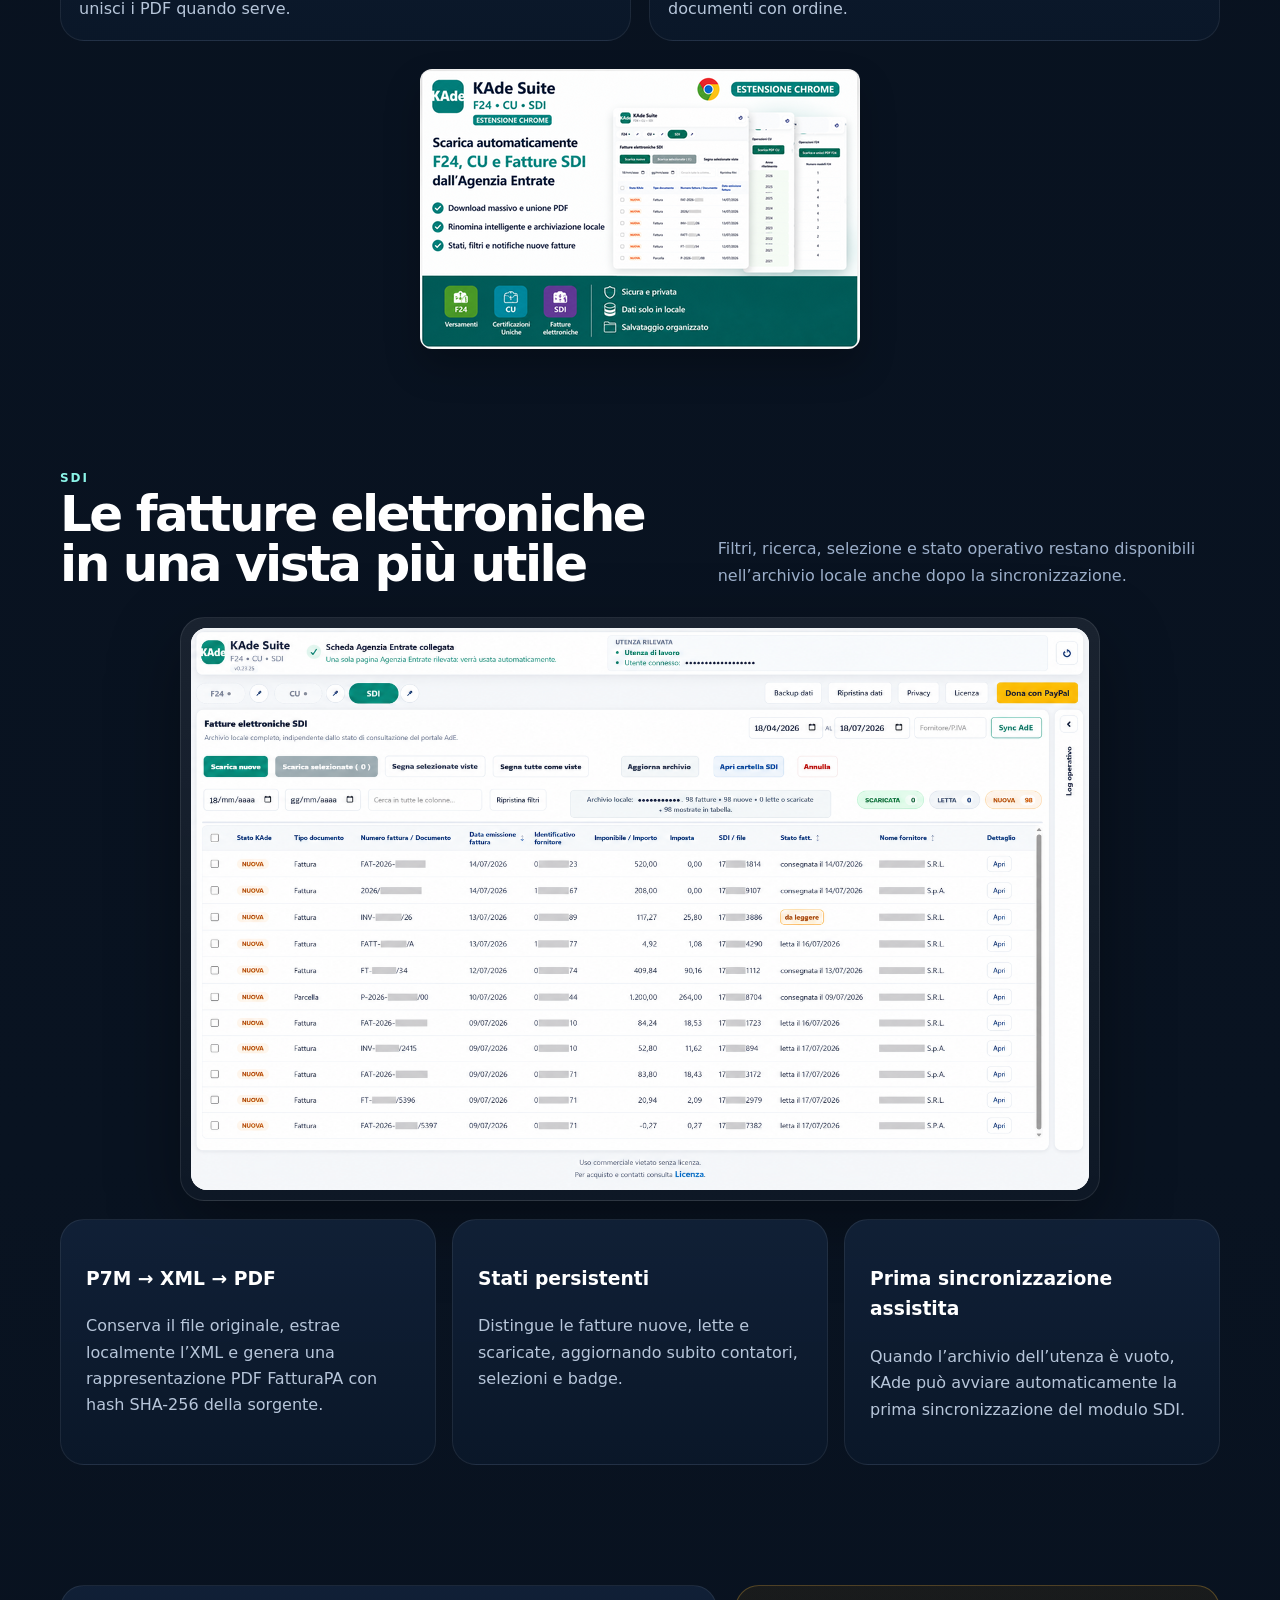
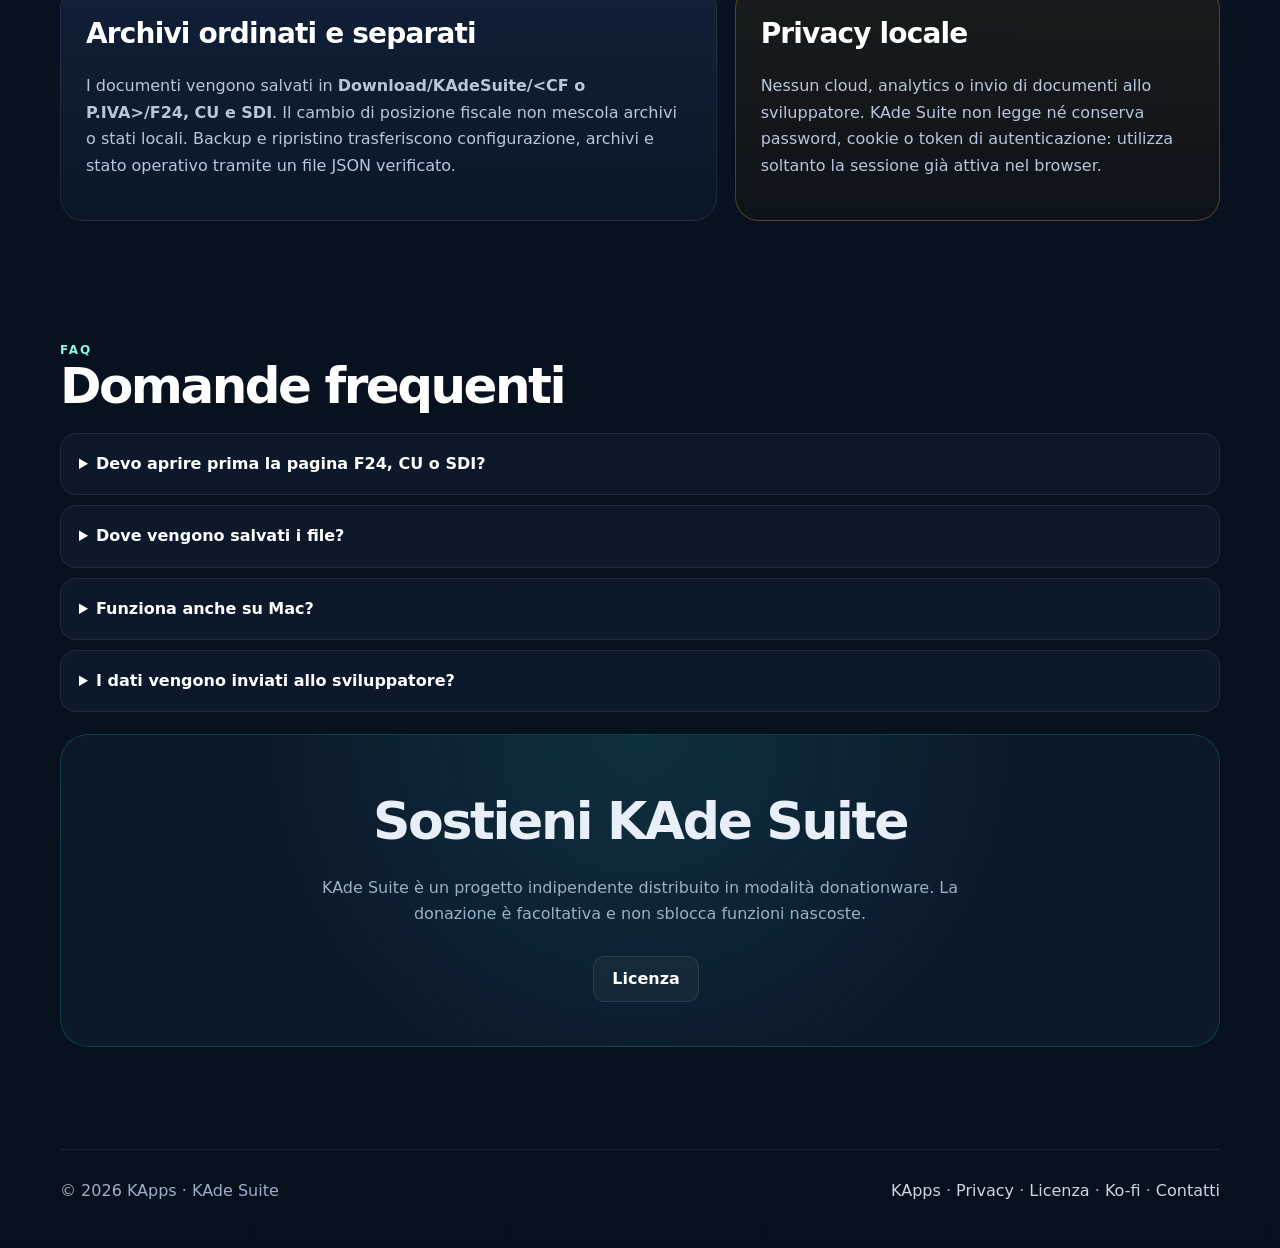
==== commit 4b7dd923: "Add files via upload" ====
--- a/docs/index.html
+++ b/docs/index.html
@@ -1,6 +1,3 @@
-Exit code: 0
-Wall time: 0.3 seconds
-Output:
 <!doctype html>
 <html lang="it">
 <head>
@@ -47,7 +44,7 @@
     <a href="https://chromewebstore.google.com/detail/kade-suite/hblajdcobjpapcgbkgjkkmnklhofilia"><img class="store-badge-kade" src="assets/chrome-web-store-badge.png" alt="Available in the Chrome Web Store"></a>
     <div class="notes"><span>✓ F24 · CU · SDI</span><span>✓ Archivi separati per posizione fiscale</span><span>✓ Elaborazione locale</span></div>
   </div>
-  <div class="product-shot promo-hero"><picture><source type="image/avif" srcset="assets/kade-suite-promo-hero.avif"><source type="image/webp" srcset="assets/kade-suite-promo-hero.webp"><img src="assets/kade-suite-promo-hero.png" alt="KAde Suite per scaricare F24, CU e fatture SDI dall'Agenzia delle Entrate" width="1400" height="560" loading="eager" decoding="async" fetchpriority="high"></picture></div>
+  <div class="product-shot promo-hero"><img src="assets/kade-suite-promo-hero.png" alt="KAde Suite per scaricare F24, CU e fatture SDI dall'Agenzia delle Entrate" width="1400" height="560" loading="eager" decoding="async" fetchpriority="high"></div>
 </section>
 
 <section class="container section" id="come-funziona">
@@ -72,15 +69,15 @@
 <section class="container section" id="f24-cu">
   <div class="section-head"><div><div class="eyebrow">F24 · CU</div><h2>Due moduli, una dashboard operativa</h2></div><p>Le operazioni di F24 e Certificazioni Uniche restano chiare, separate e subito disponibili nella stessa interfaccia.</p></div>
   <div class="module-showcase">
-    <article class="panel module-card"><picture><source type="image/avif" srcset="assets/kade-suite-f24.avif"><source type="image/webp" srcset="assets/kade-suite-f24.webp"><img src="assets/kade-suite-f24.png" alt="Modulo F24 di KAde Suite" width="1280" height="800" loading="lazy" decoding="async"></picture><div><h3>F24</h3><p>Scansiona le annualità, seleziona le quietanze da scaricare e unisci i PDF quando serve.</p></div></article>
-    <article class="panel module-card"><picture><source type="image/avif" srcset="assets/kade-suite-cu.avif"><source type="image/webp" srcset="assets/kade-suite-cu.webp"><img src="assets/kade-suite-cu.png" alt="Modulo Certificazioni Uniche di KAde Suite" width="1280" height="800" loading="lazy" decoding="async"></picture><div><h3>CU</h3><p>Recupera le Certificazioni Uniche, riconosci l’emittente e archivia i documenti con ordine.</p></div></article>
+    <article class="panel module-card"><img src="assets/kade-suite-f24.png" alt="Modulo F24 di KAde Suite" width="1280" height="800" loading="lazy" decoding="async"><div><h3>F24</h3><p>Scansiona le annualità, seleziona le quietanze da scaricare e unisci i PDF quando serve.</p></div></article>
+    <article class="panel module-card"><img src="assets/kade-suite-cu.png" alt="Modulo Certificazioni Uniche di KAde Suite" width="1280" height="800" loading="lazy" decoding="async"><div><h3>CU</h3><p>Recupera le Certificazioni Uniche, riconosci l’emittente e archivia i documenti con ordine.</p></div></article>
   </div>
-  <a class="compact-promo" href="https://chromewebstore.google.com/detail/kade-suite/hblajdcobjpapcgbkgjkkmnklhofilia" aria-label="Installa KAde Suite dal Chrome Web Store"><picture><source type="image/avif" srcset="assets/kade-suite-promo-compact.avif"><source type="image/webp" srcset="assets/kade-suite-promo-compact.webp"><img src="assets/kade-suite-promo-compact.png" alt="KAde Suite, estensione Chrome per F24, CU e SDI" width="440" height="280" loading="lazy" decoding="async"></picture></a>
+  <a class="compact-promo" href="https://chromewebstore.google.com/detail/kade-suite/hblajdcobjpapcgbkgjkkmnklhofilia" aria-label="Installa KAde Suite dal Chrome Web Store"><img src="assets/kade-suite-promo-compact.png" alt="KAde Suite, estensione Chrome per F24, CU e SDI" width="440" height="280" loading="lazy" decoding="async"></a>
 </section>
 
 <section class="container section" id="sdi">
   <div class="section-head"><div><div class="eyebrow">SDI</div><h2>Le fatture elettroniche in una vista più utile</h2></div><p>Filtri, ricerca, selezione e stato operativo restano disponibili nell’archivio locale anche dopo la sincronizzazione.</p></div>
-  <div class="product-shot sdi-shot"><picture><source type="image/avif" srcset="assets/kade-suite-sdi.avif"><source type="image/webp" srcset="assets/kade-suite-sdi.webp"><img src="assets/kade-suite-sdi.png" alt="Archivio SDI di KAde Suite" width="1586" height="992" loading="lazy" decoding="async"></picture></div>
+  <div class="product-shot sdi-shot"><img src="assets/kade-suite-sdi.png" alt="Archivio SDI di KAde Suite" width="1586" height="992" loading="lazy" decoding="async"></div>
   <div class="grid-3 sdi-features">
     <article class="panel"><h3>P7M → XML → PDF</h3><p>Conserva il file originale, estrae localmente l’XML e genera una rappresentazione PDF FatturaPA con hash SHA-256 della sorgente.</p></article>
     <article class="panel"><h3>Stati persistenti</h3><p>Distingue le fatture nuove, lette e scaricate, aggiornando subito contatori, selezioni e badge.</p></article>
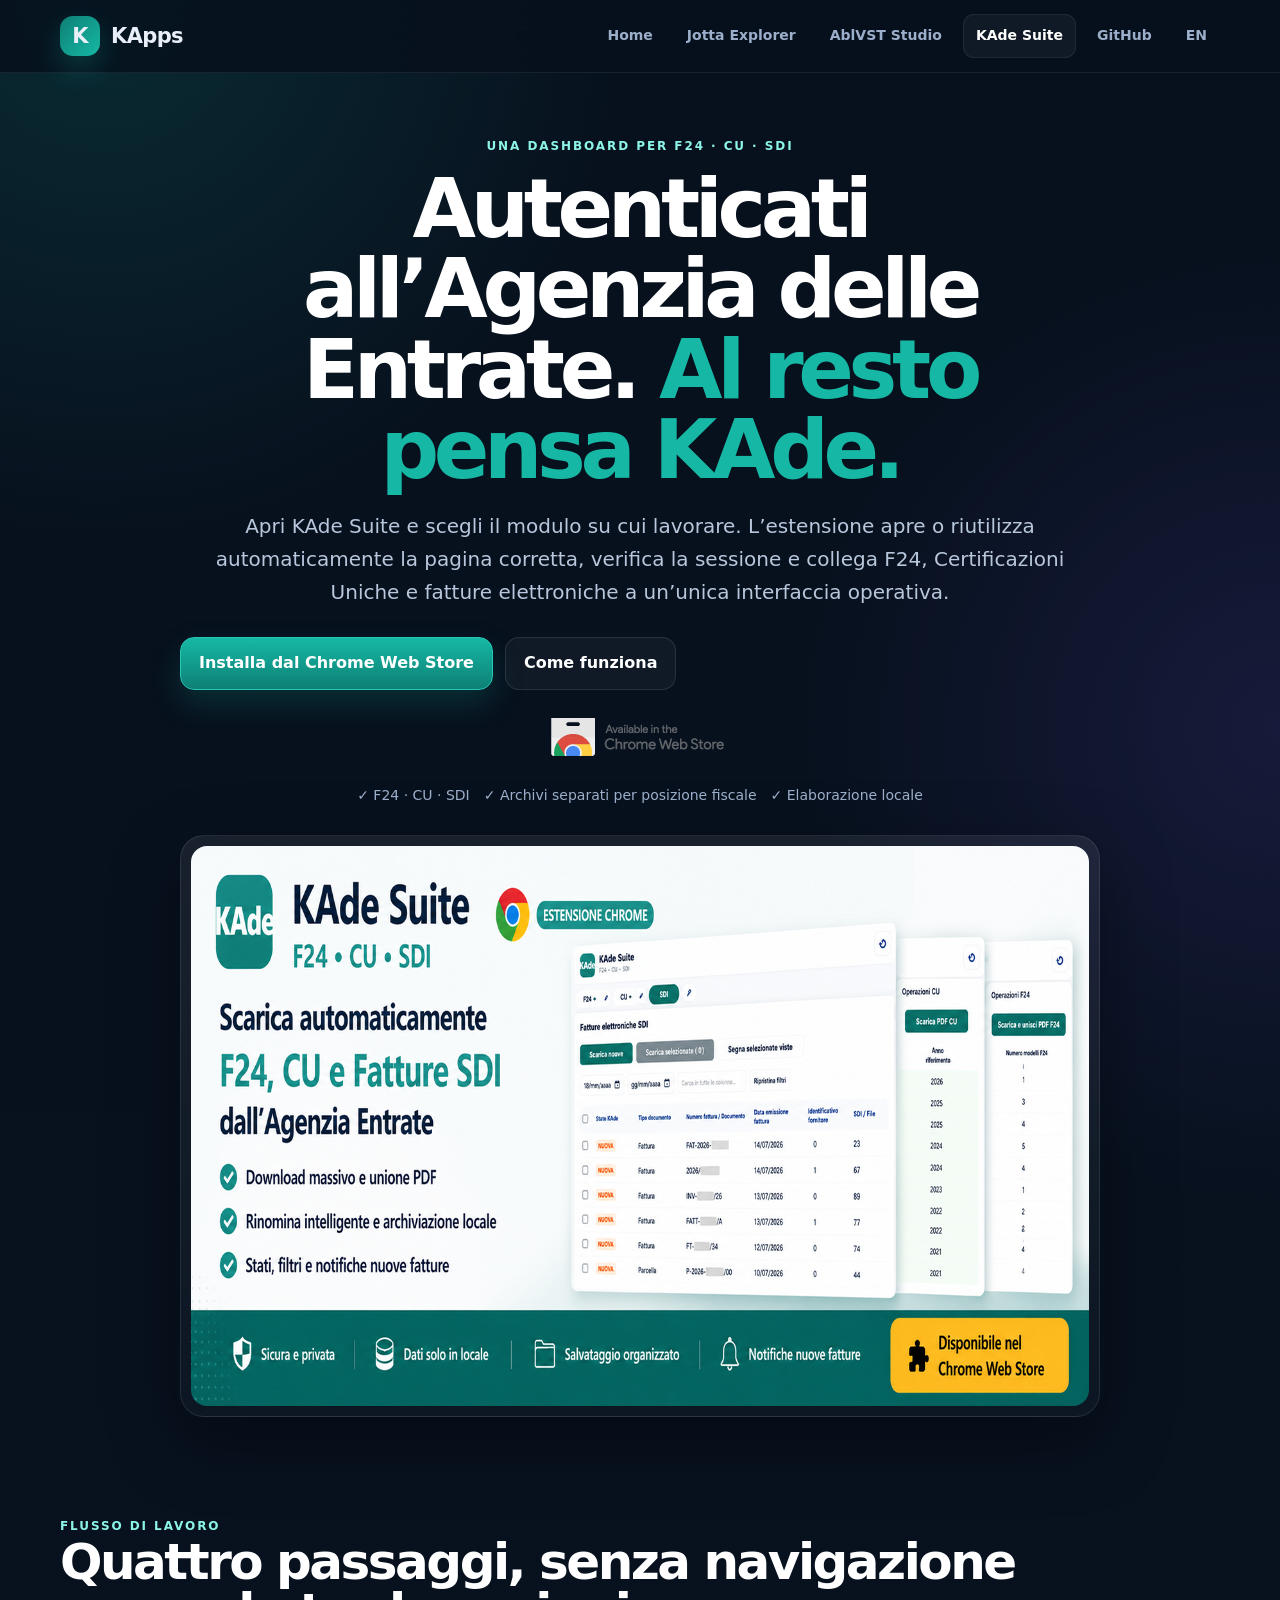
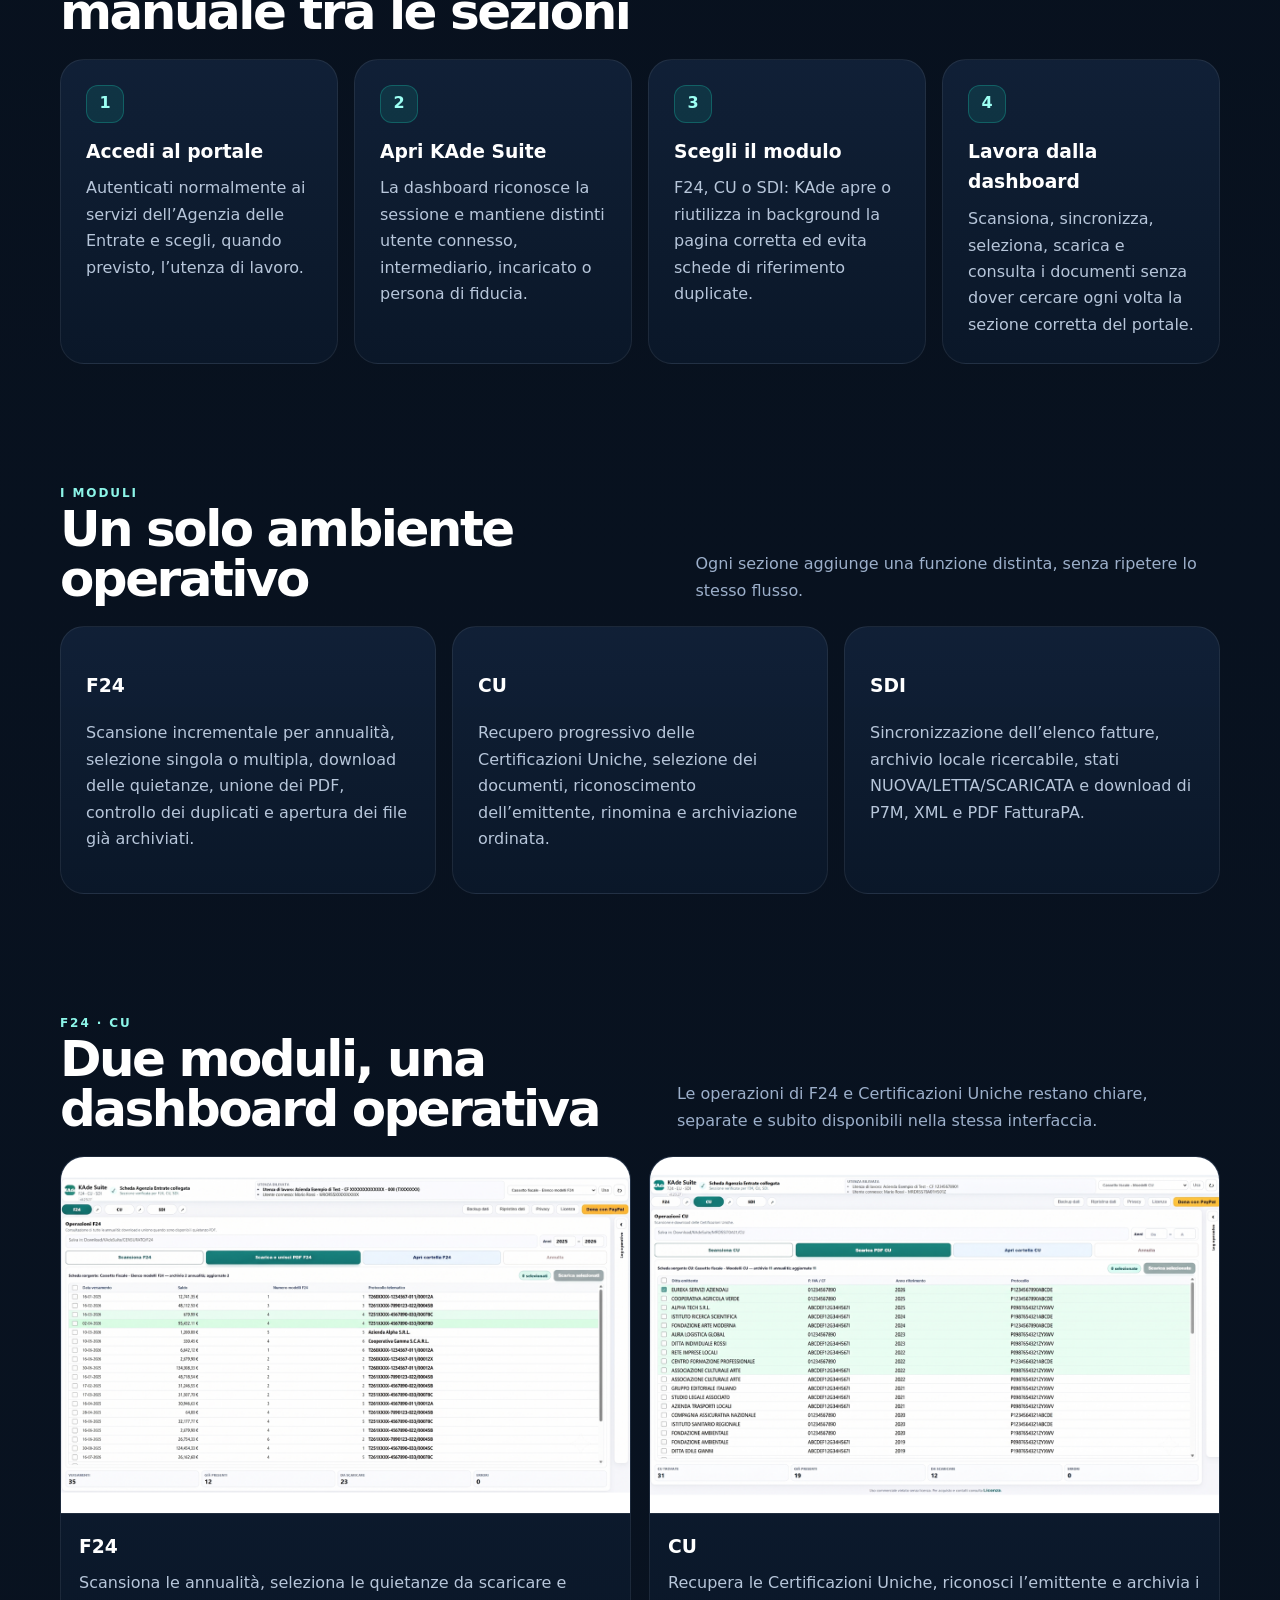
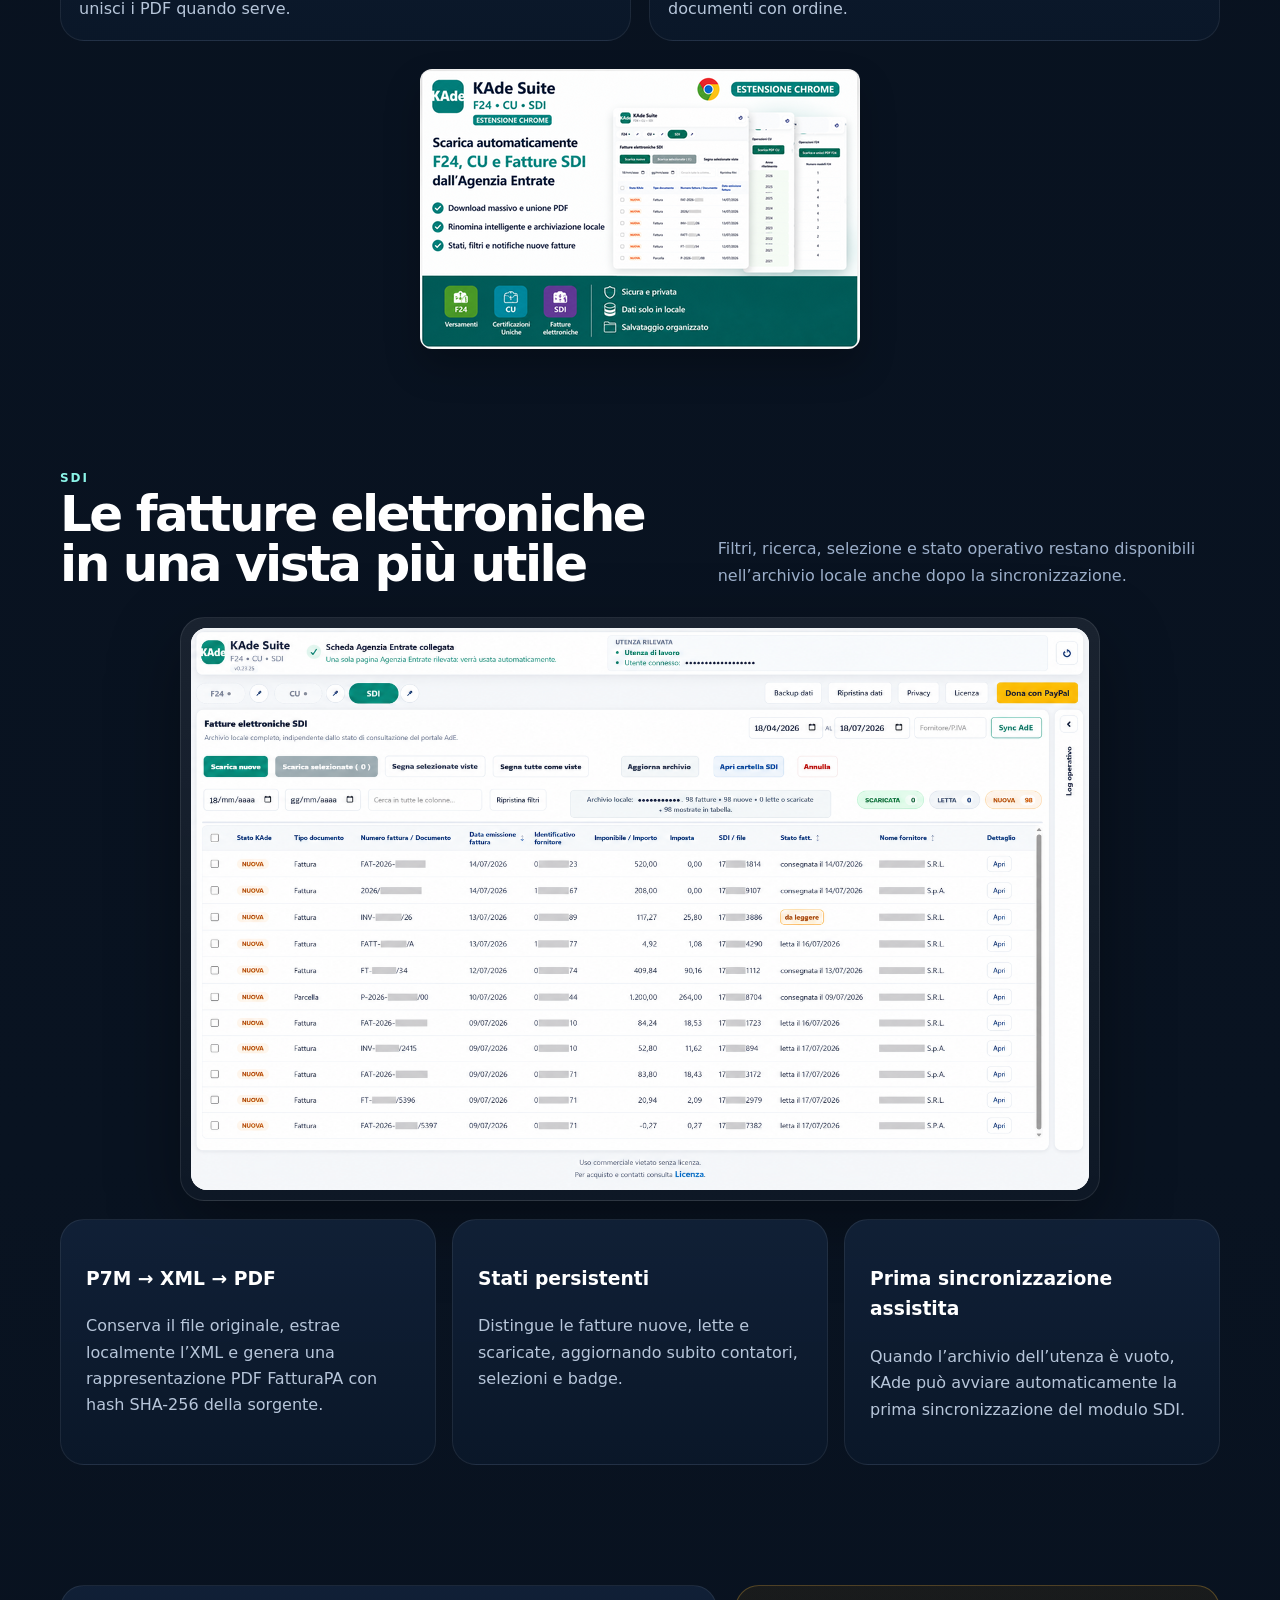
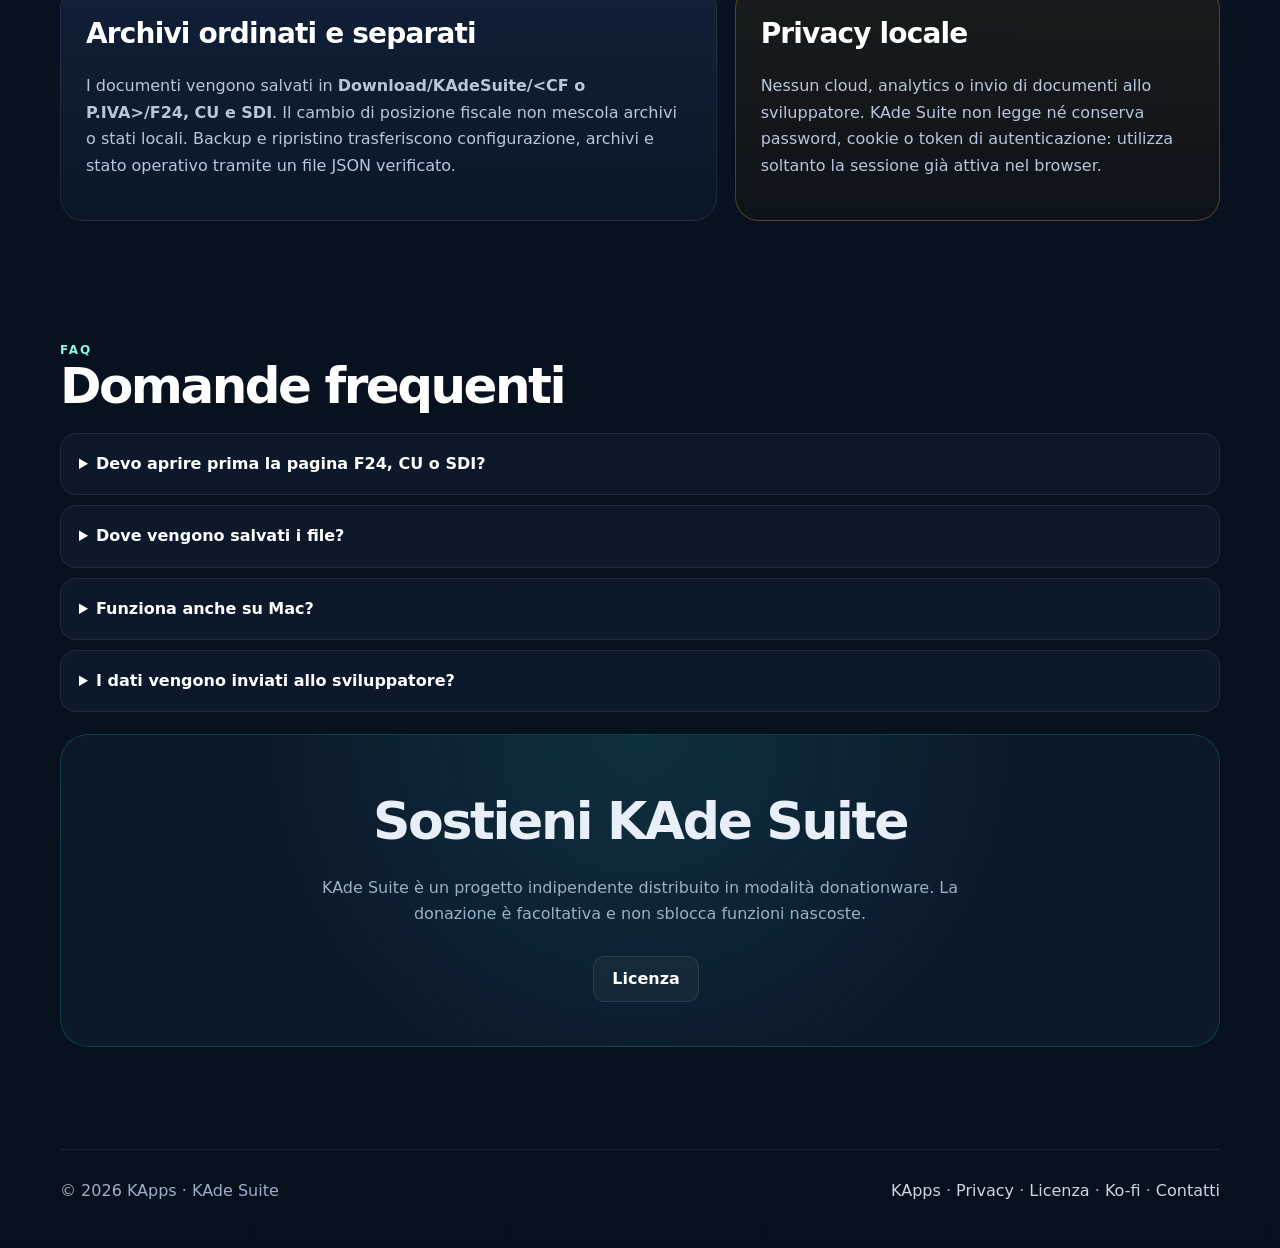
==== commit 56568b9a: "Add files via upload" ====
--- a/docs/index.html
+++ b/docs/index.html
@@ -31,7 +31,7 @@
   <script type="application/ld+json">{"@context":"https://schema.org","@graph":[{"@type":"SoftwareApplication","@id":"https://canbelieve.github.io/kade-suite/#software","name":"KAde Suite","description":"Dopo l'accesso ai servizi dell'Agenzia delle Entrate, KAde Suite collega da un'unica dashboard i moduli F24, CU e SDI e organizza localmente i documenti.","url":"https://canbelieve.github.io/kade-suite/","inLanguage":"it","applicationCategory":"BrowserApplication","operatingSystem":"Chrome","isAccessibleForFree":true,"offers":{"@type":"Offer","price":0,"priceCurrency":"EUR"},"downloadUrl":"https://chromewebstore.google.com/detail/kade-suite/hblajdcobjpapcgbkgjkkmnklhofilia","publisher":{"@id":"https://canbelieve.github.io/#organization"}},{"@type":"Organization","@id":"https://canbelieve.github.io/#organization","name":"KApps","url":"https://canbelieve.github.io/","logo":"https://canbelieve.github.io/assets/icon-512.png","sameAs":["https://github.com/canbelieve","https://ko-fi.com/U7I223UF77"]},{"@type":"BreadcrumbList","@id":"https://canbelieve.github.io/kade-suite/#breadcrumb","itemListElement":[{"@type":"ListItem","position":1,"name":"KApps","item":"https://canbelieve.github.io/"},{"@type":"ListItem","position":2,"name":"KAde Suite","item":"https://canbelieve.github.io/kade-suite/"}]}]}</script>
 </head>
 <body class="kade-page">
-<header class="site-header"><div class="container header-inner"><a class="brand" href="https://canbelieve.github.io/"><span class="brand-mark">K</span>KApps</a><nav class="nav" aria-label="Main navigation"><a href="https://canbelieve.github.io/">Home</a><a href="https://canbelieve.github.io/#apps">Applicazioni</a><a href="https://canbelieve.github.io/jotta-explorer.html">Jotta Explorer</a><a href="https://canbelieve.github.io/ablvst-studio.html">AblVST Studio</a><a class="active" href="https://canbelieve.github.io/kade-suite/">KAde Suite</a><a href="https://github.com/canbelieve/kade-suite">GitHub</a><a class="lang-btn" href="https://canbelieve.github.io/kade-suite/en/" aria-label="Switch to English">EN</a></nav></div></header>
+<header class="site-header"><div class="container header-inner"><a class="brand" href="https://canbelieve.github.io/"><span class="brand-mark">K</span>KApps</a><nav class="nav" aria-label="Main navigation"><a href="https://canbelieve.github.io/">Home</a><a href="https://canbelieve.github.io/jotta-explorer.html">Jotta Explorer</a><a href="https://canbelieve.github.io/ablvst-studio.html">AblVST Studio</a><a class="active" href="https://canbelieve.github.io/kade-suite/">KAde Suite</a><a href="https://github.com/canbelieve/kade-suite">GitHub</a><a class="lang-btn" href="https://canbelieve.github.io/kade-suite/en/" aria-label="Switch to English">EN</a></nav></div></header>
 <main>
 <section class="container product-hero">
   <div class="product-copy">
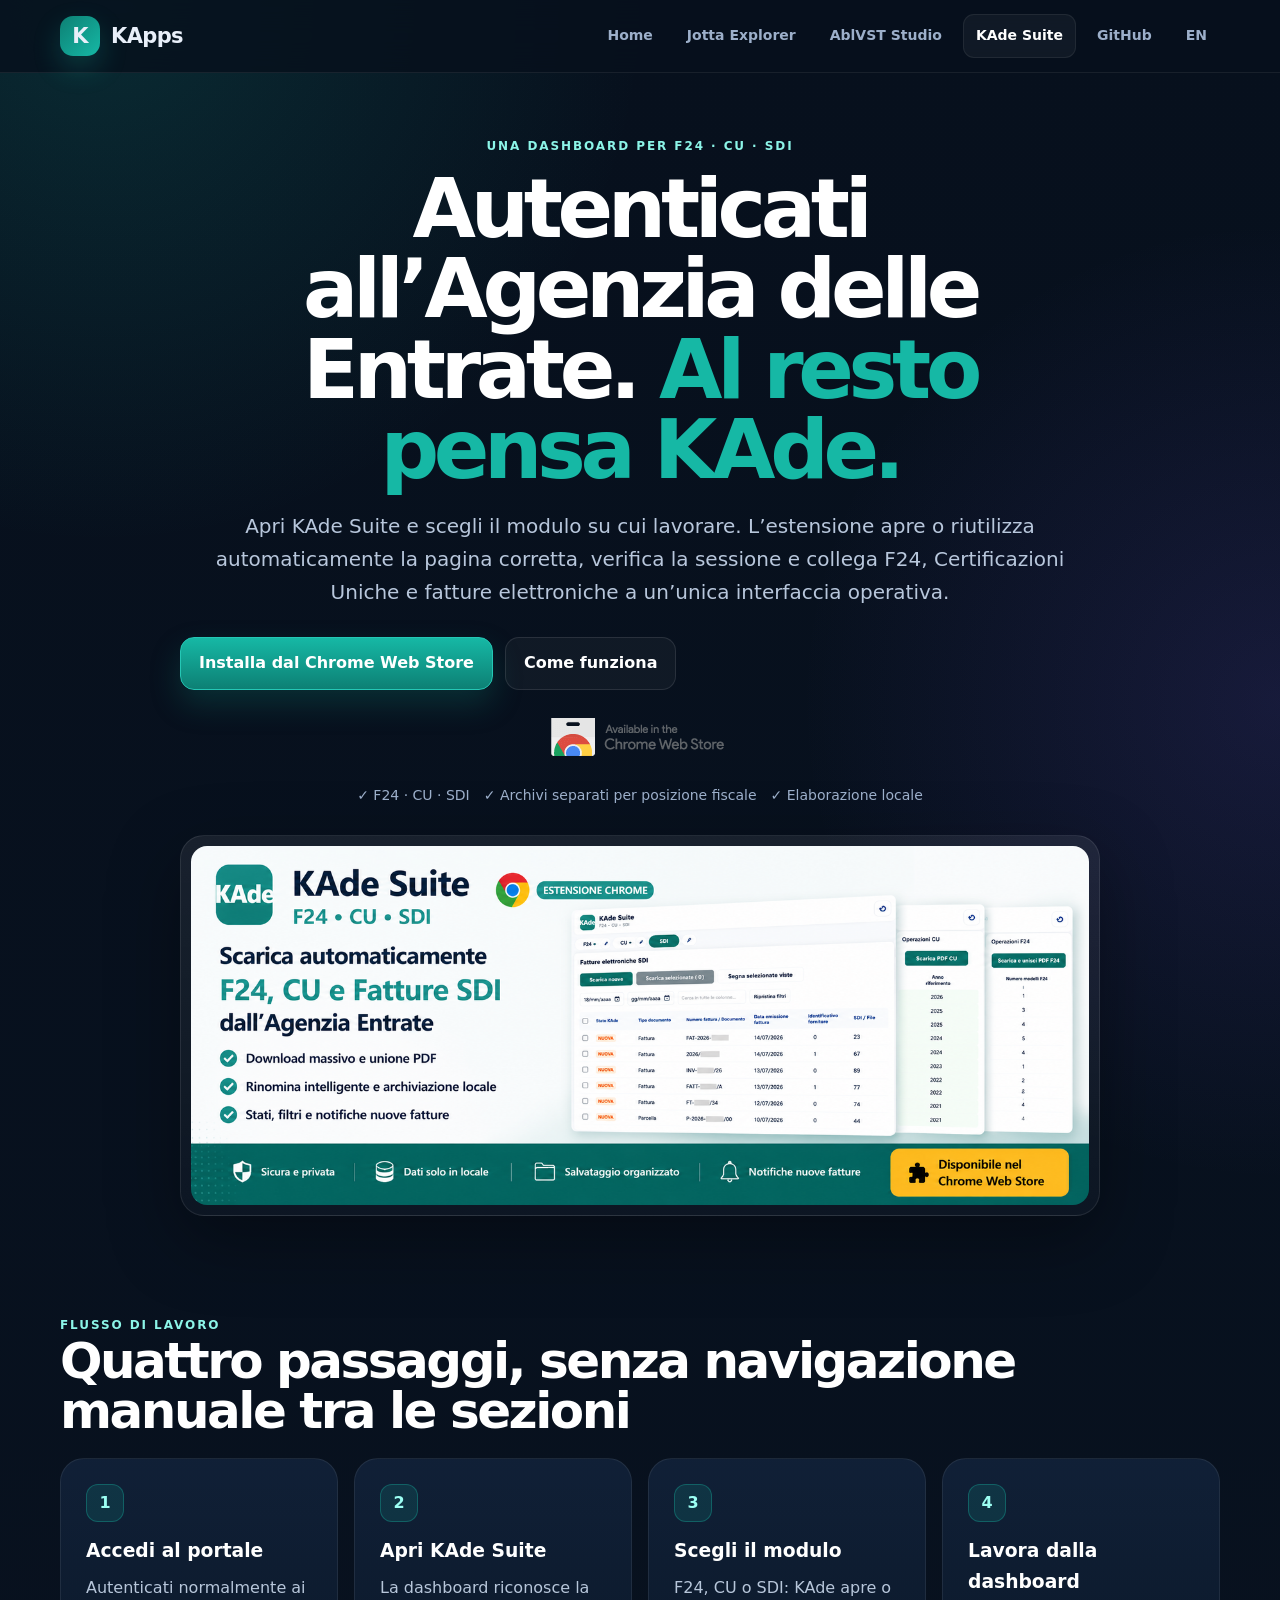
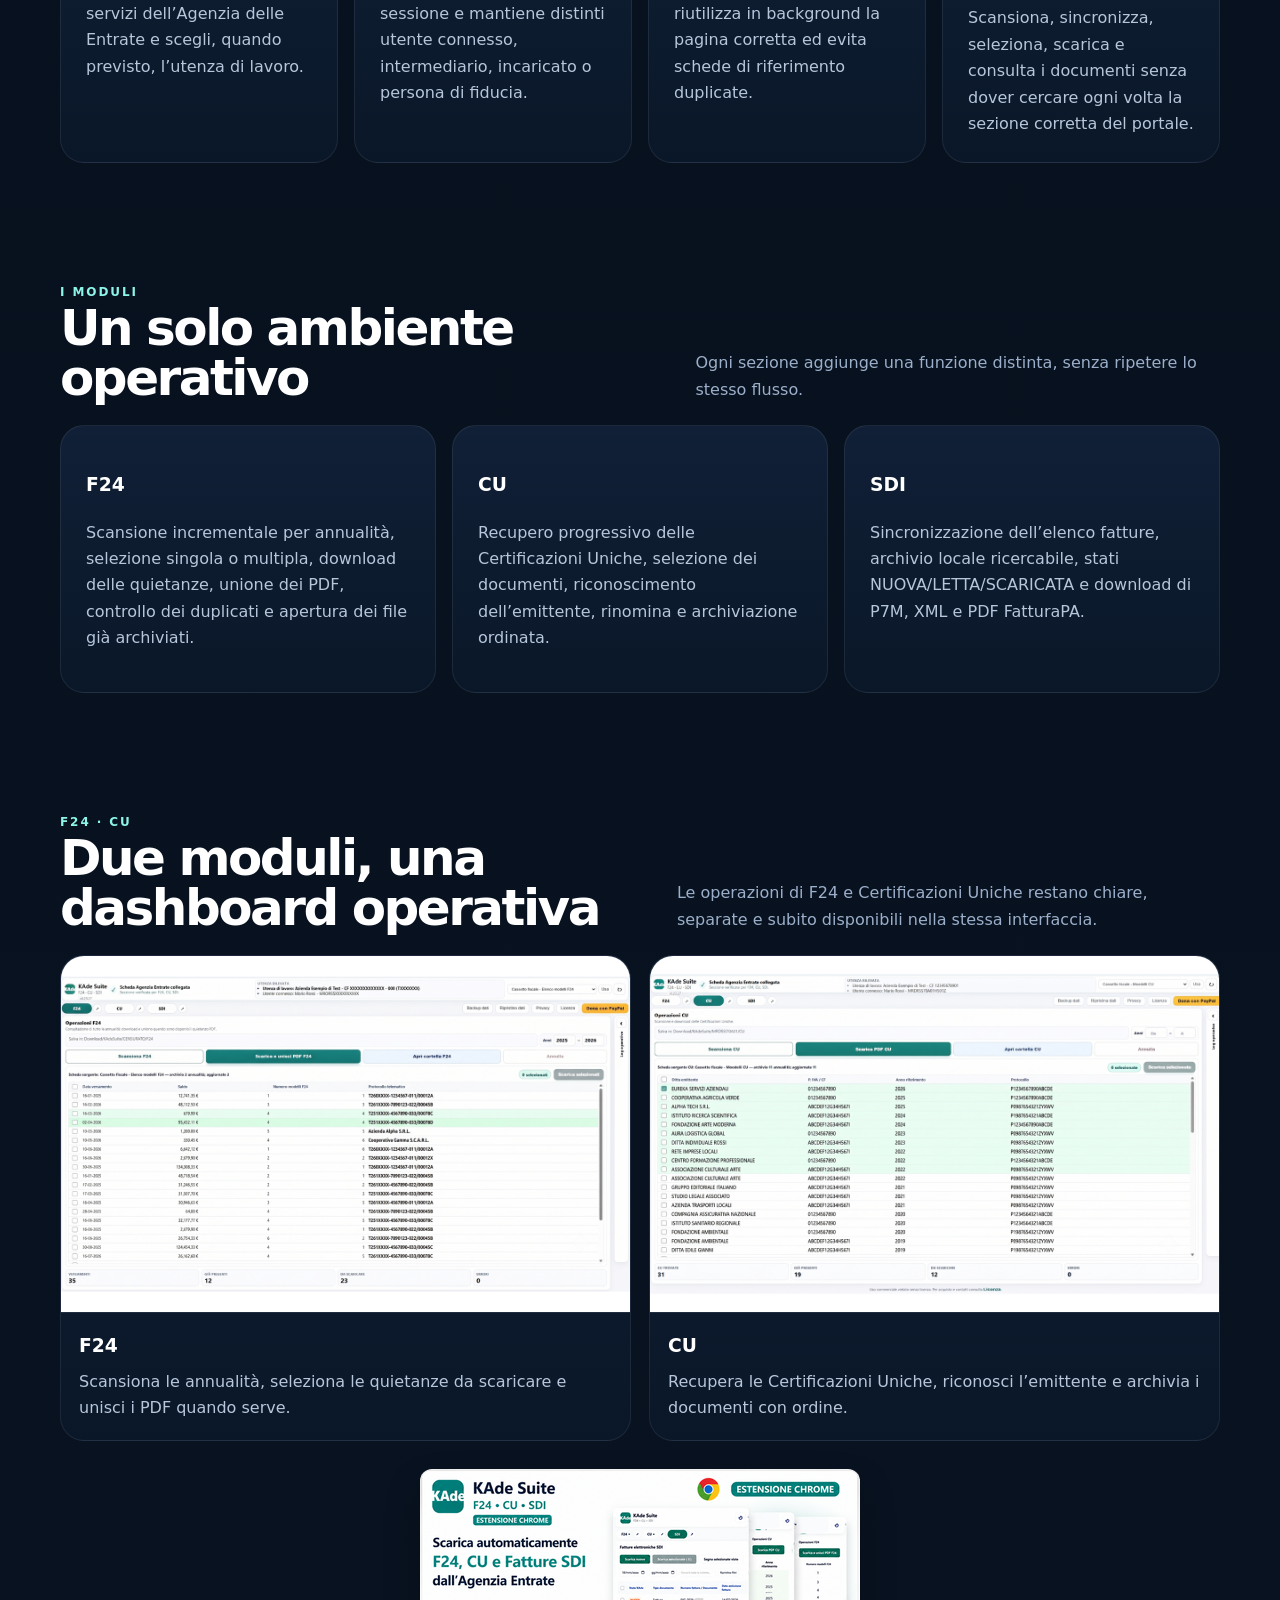
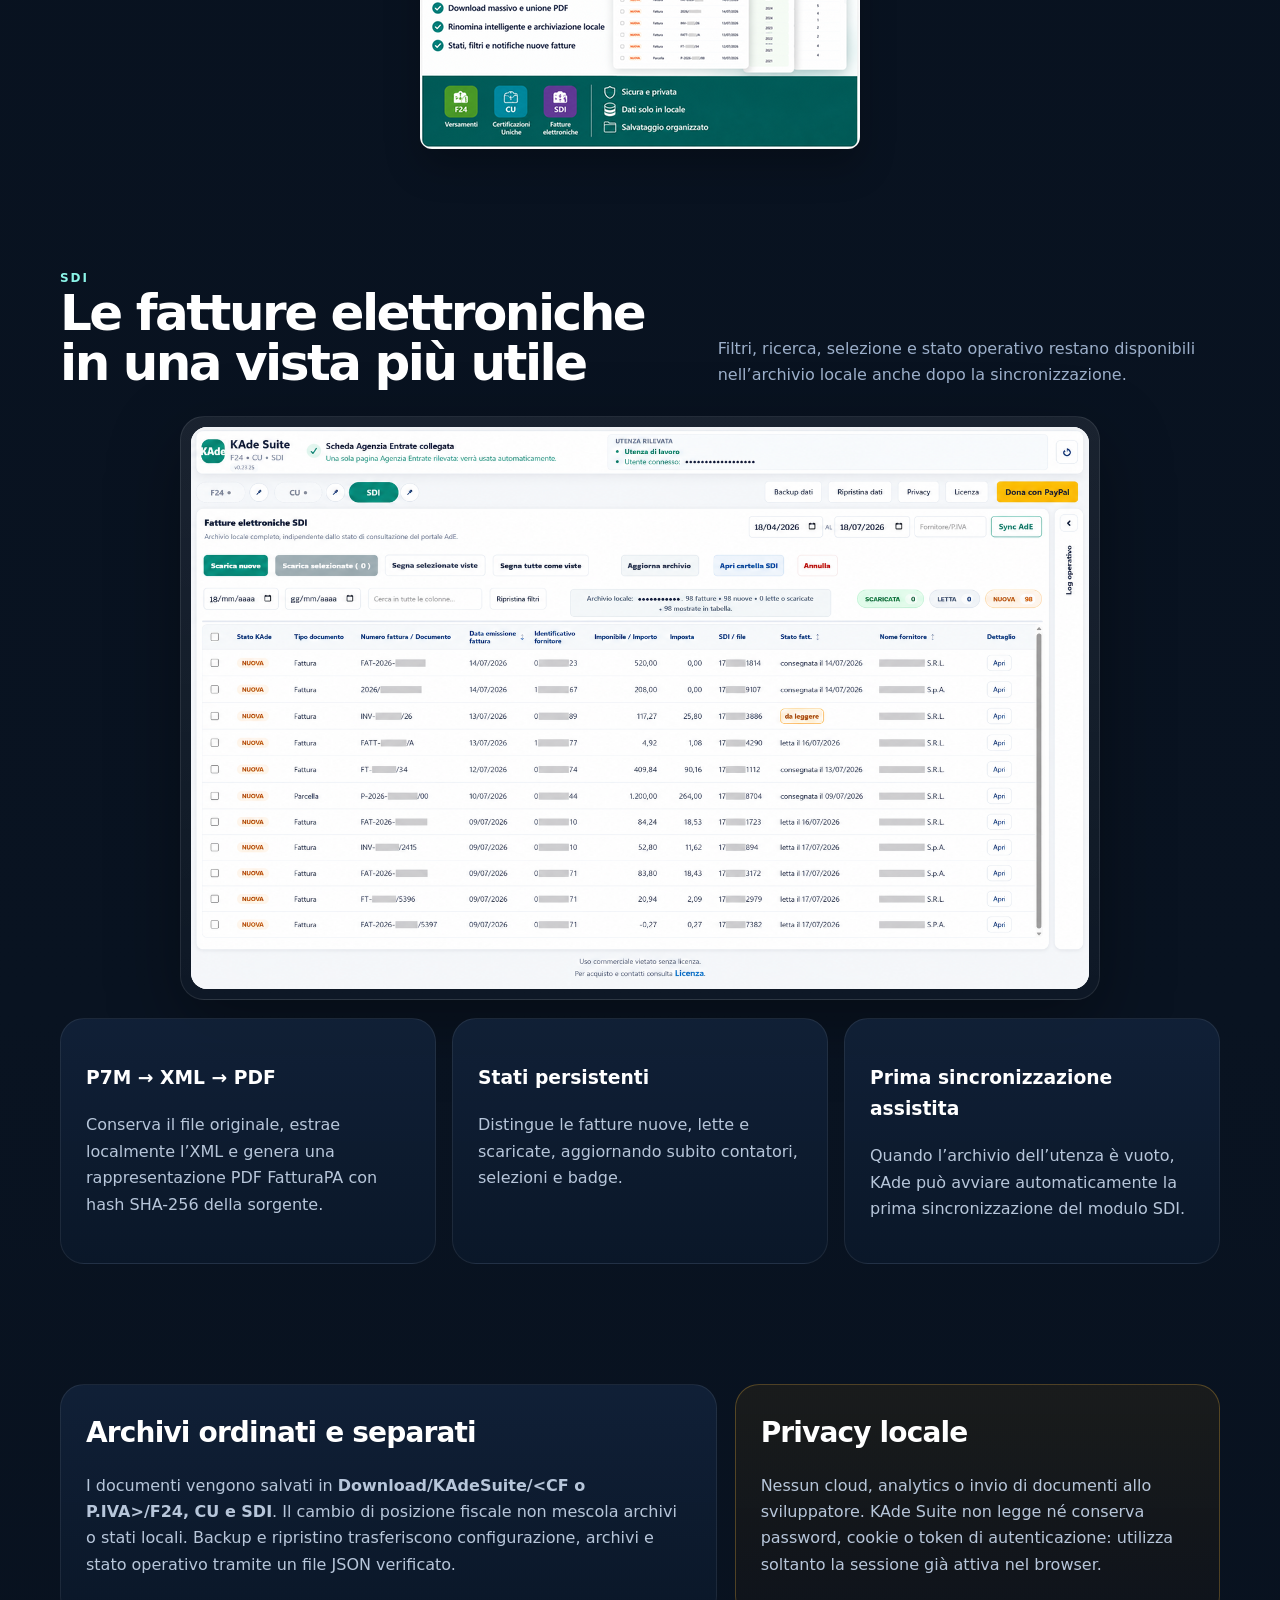
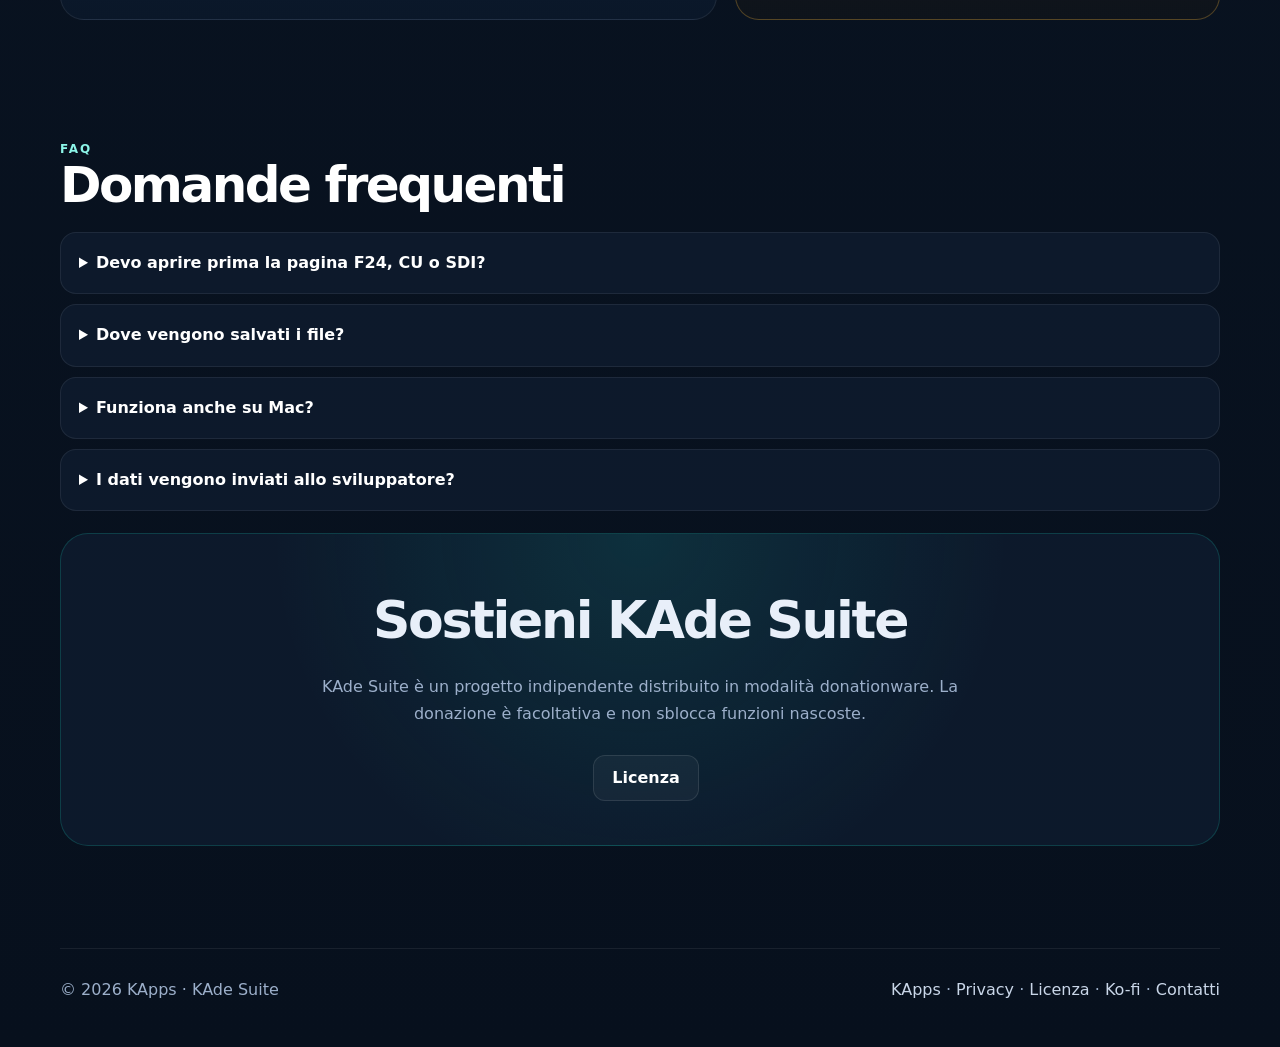
==== commit 931982a4: "Add files via upload" ====
--- a/docs/index.html
+++ b/docs/index.html
@@ -5,6 +5,7 @@
   <meta name="viewport" content="width=device-width,initial-scale=1">
   <title>KAde Suite | F24, CU e fatture elettroniche SDI</title>
   <meta name="description" content="Dopo l'accesso ai servizi dell'Agenzia delle Entrate, KAde Suite collega da un'unica dashboard i moduli F24, CU e SDI e organizza localmente i documenti.">
+  <meta name="google-site-verification" content="sFQ05c6L6X09Z1h0J1PBLBPeRqKLI5xaae3QsJXlgHY">
   
   <link rel="icon" href="assets/favicon-32.png">
   <link rel="stylesheet" href="css/style.css">
--- a/docs/css/style.css
+++ b/docs/css/style.css
@@ -26,3 +26,5 @@
 .sdi-shot{width:100%;max-width:1160px;margin:0 auto 22px}.sdi-shot img{width:100%;height:auto;display:block;object-fit:contain}.sdi-features{margin-top:18px}.promo-hero{max-width:1160px}.module-showcase{display:grid;grid-template-columns:repeat(2,minmax(0,1fr));gap:18px}.module-card{padding:0;overflow:hidden}.module-card img{display:block;width:100%;height:auto;border-bottom:1px solid rgba(255,255,255,.09)}.module-card div{padding:18px}.module-card h3{margin:0 0 7px}.module-card p{margin:0}.compact-promo{display:block;width:min(440px,100%);margin:28px auto 0;border-radius:12px;overflow:hidden;box-shadow:0 18px 36px rgba(0,0,0,.24);transition:transform .2s ease,box-shadow .2s ease}.compact-promo:hover{transform:translateY(-3px);box-shadow:0 24px 42px rgba(0,0,0,.32)}.compact-promo img{display:block;width:100%;height:auto}.document-page{padding:48px 0 64px}.document-card{max-width:980px;margin:auto}.document-card h1{margin-top:0}.document-card h2{margin-top:34px}.document-card ul{color:var(--muted)}.document-card li{margin:7px 0}.document-meta{color:var(--muted);margin-bottom:24px}.notice{padding:16px 18px;border:1px solid rgba(22,184,165,.35);background:rgba(22,184,165,.08);border-radius:14px;color:#c8fff8;font-weight:750;margin:22px 0}.back-link{display:inline-flex;margin-bottom:18px;text-decoration:none;color:#bcece6;font-weight:800}@media(max-width:720px){.module-showcase{grid-template-columns:1fr}}
 .workflow-grid{grid-template-columns:repeat(4,1fr)}.step>span{display:grid;place-items:center;width:38px;height:38px;border-radius:12px;background:rgba(22,184,165,.14);border:1px solid rgba(22,184,165,.34);color:#9cfff3;font-weight:900;margin-bottom:14px}.step h3{margin:0 0 8px}.step p{margin:0}@media(max-width:1050px){.workflow-grid{grid-template-columns:repeat(2,1fr)}}@media(max-width:620px){.workflow-grid{grid-template-columns:1fr}}
 .button.primary,.button.purple{background:linear-gradient(180deg,var(--brand),var(--brand2));border-color:#25c7b5;box-shadow:0 14px 30px rgba(13,128,116,.27)}.footer a{color:#c9d6e8}.product-hero .hero-actions{justify-content:flex-start!important}
+/* Preserve each hero screenshot's native aspect ratio at responsive widths. */
+.product-shot img { height: auto; }
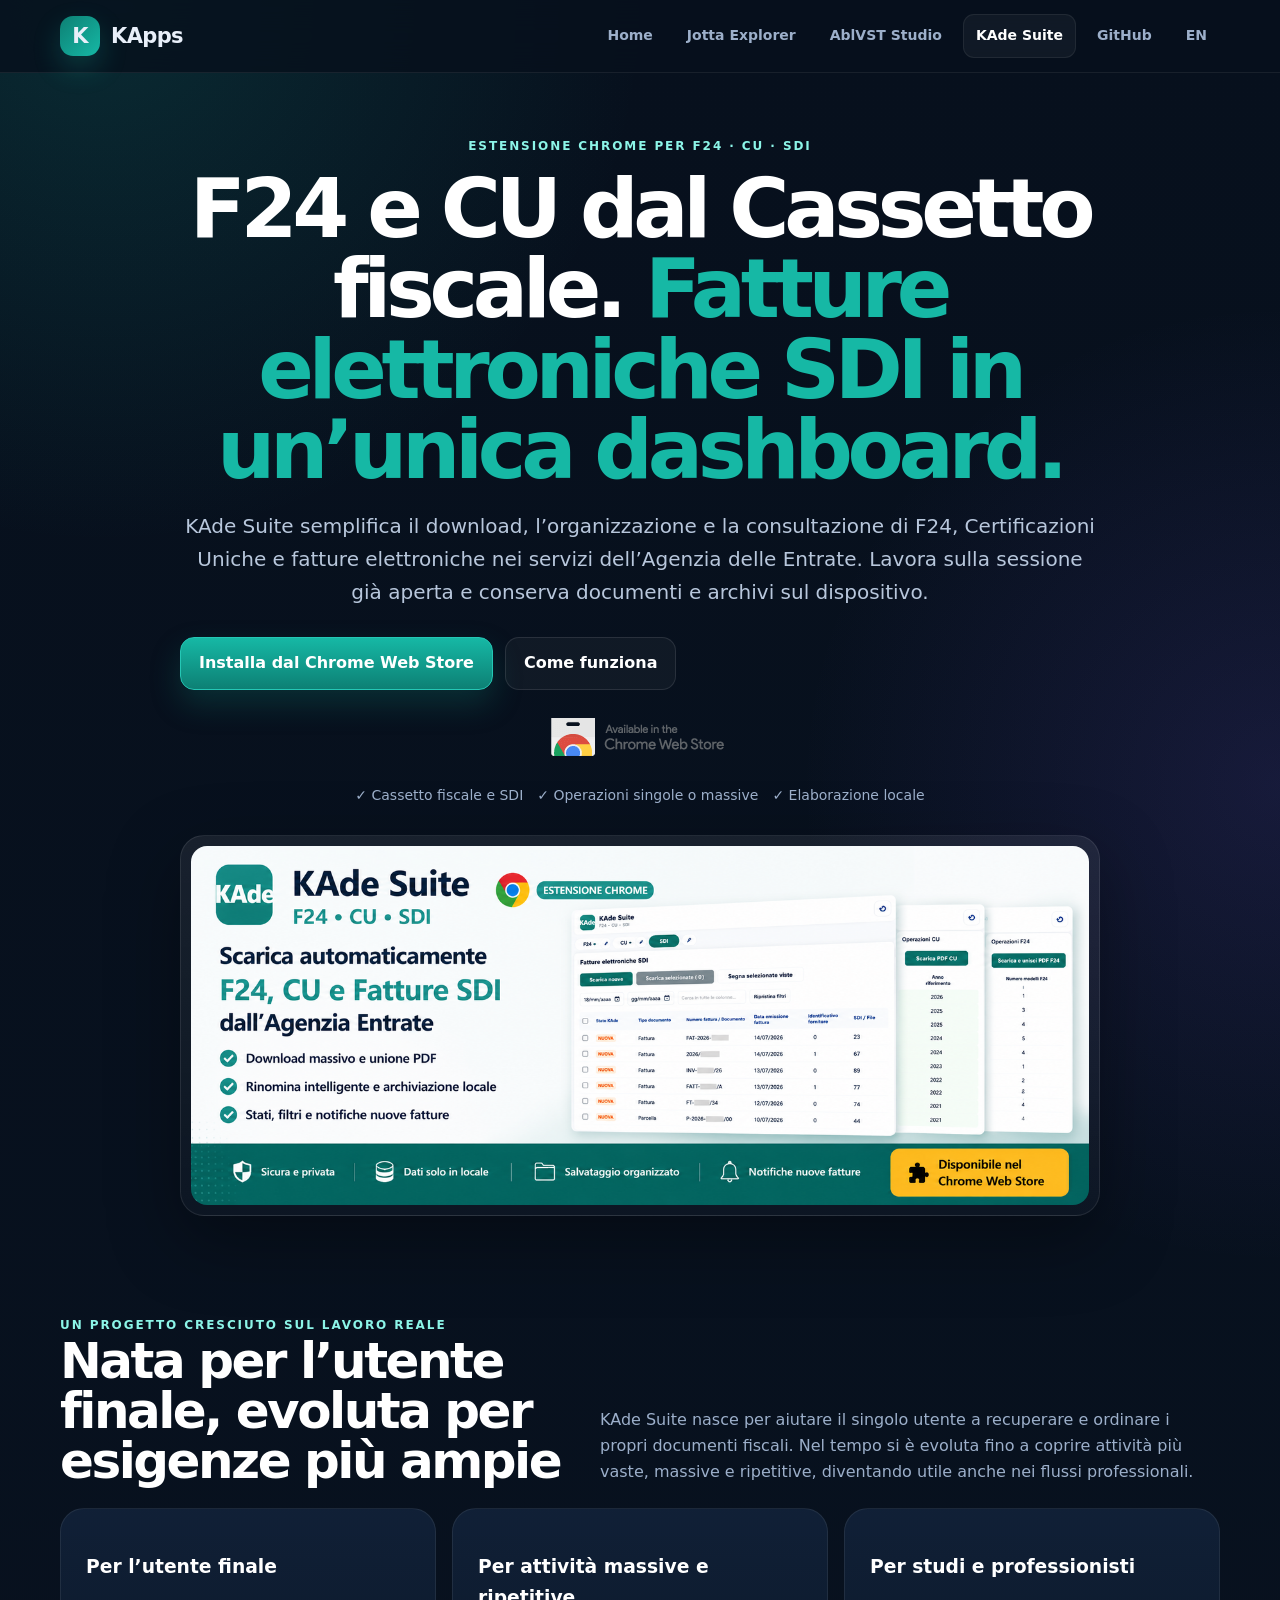
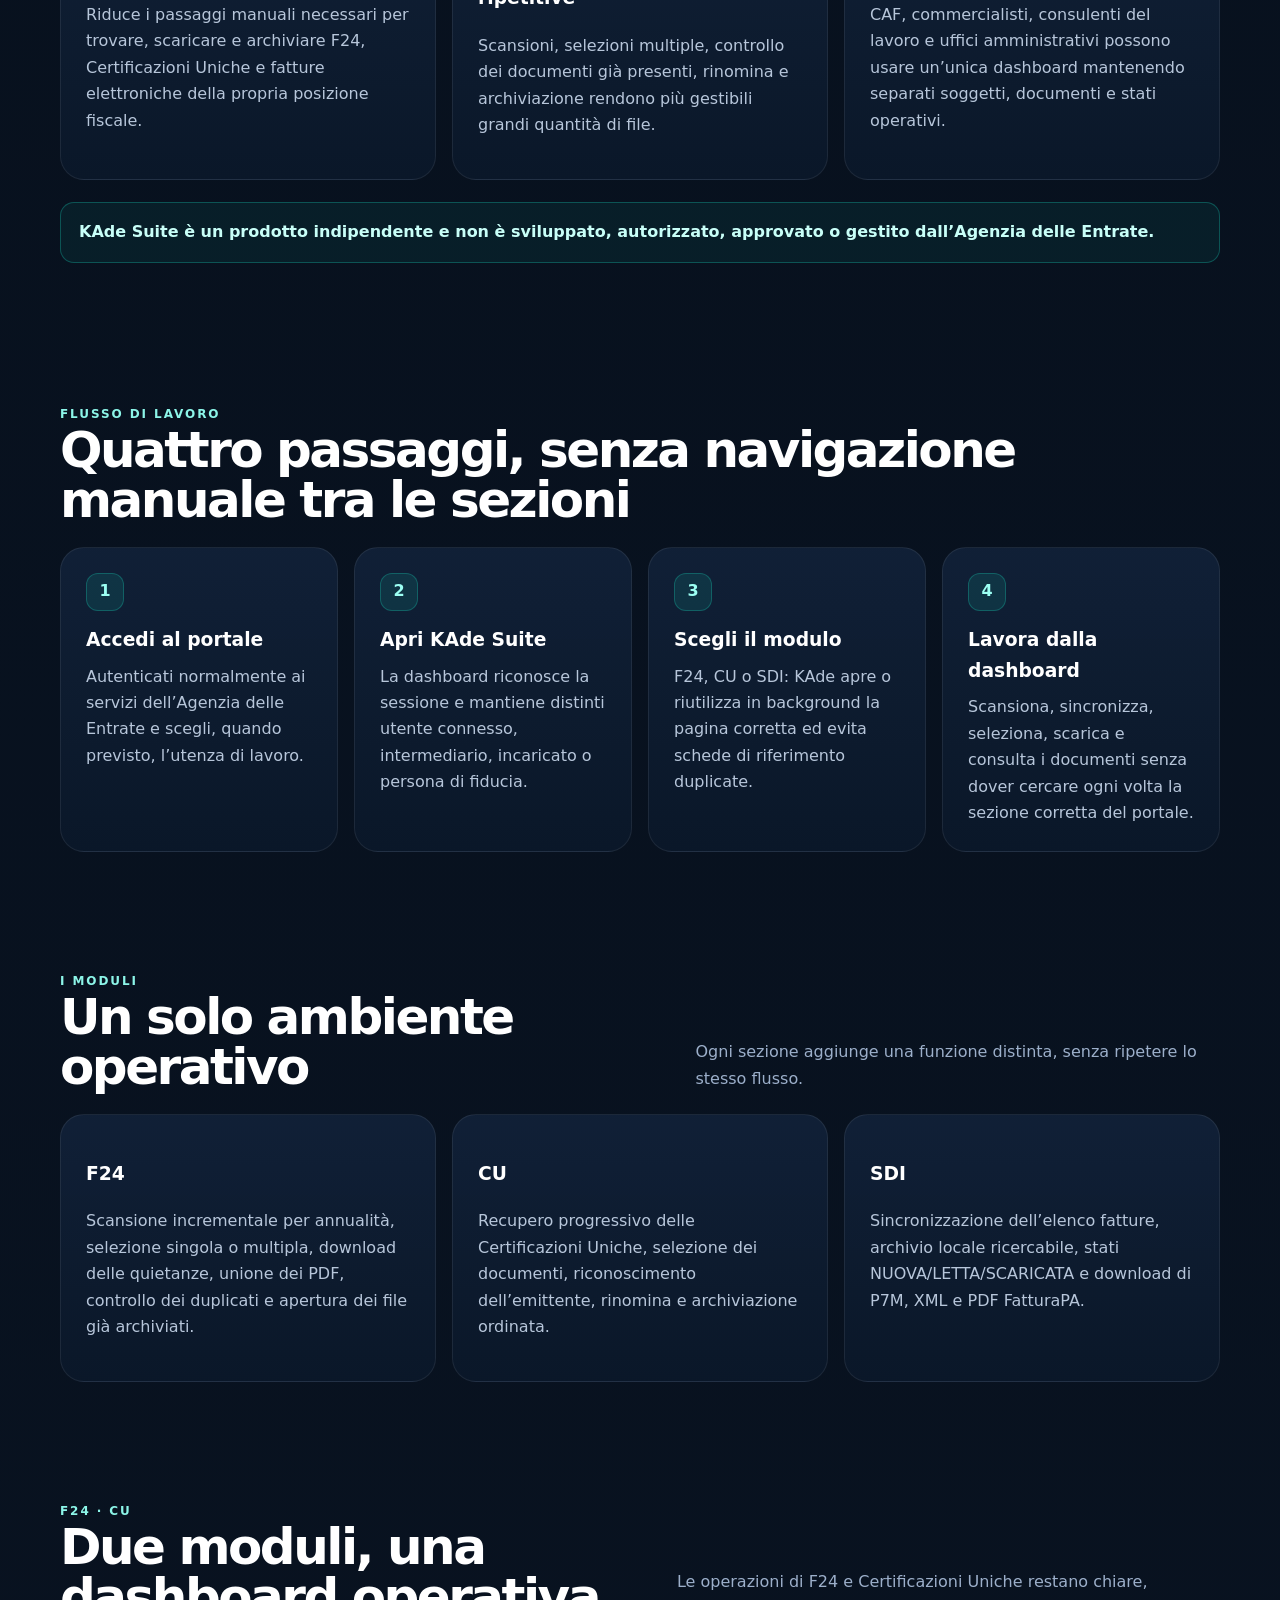
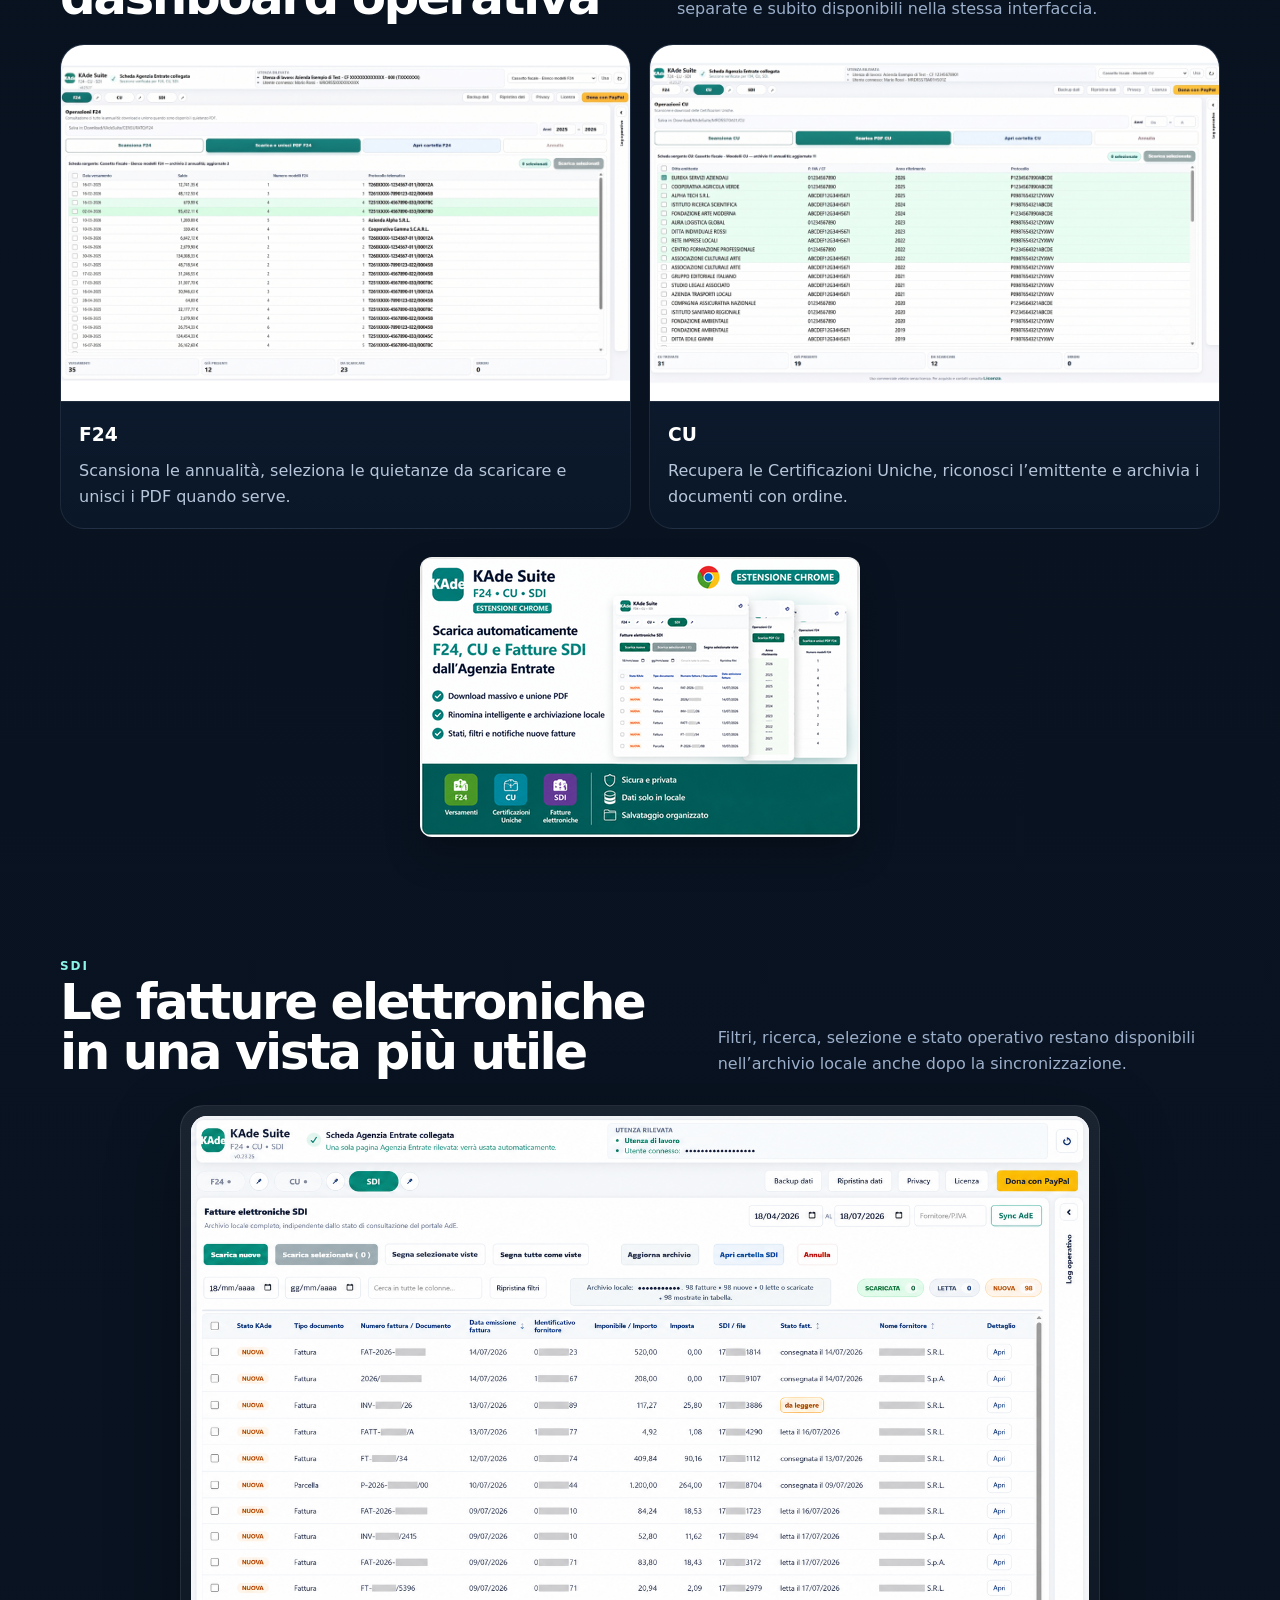
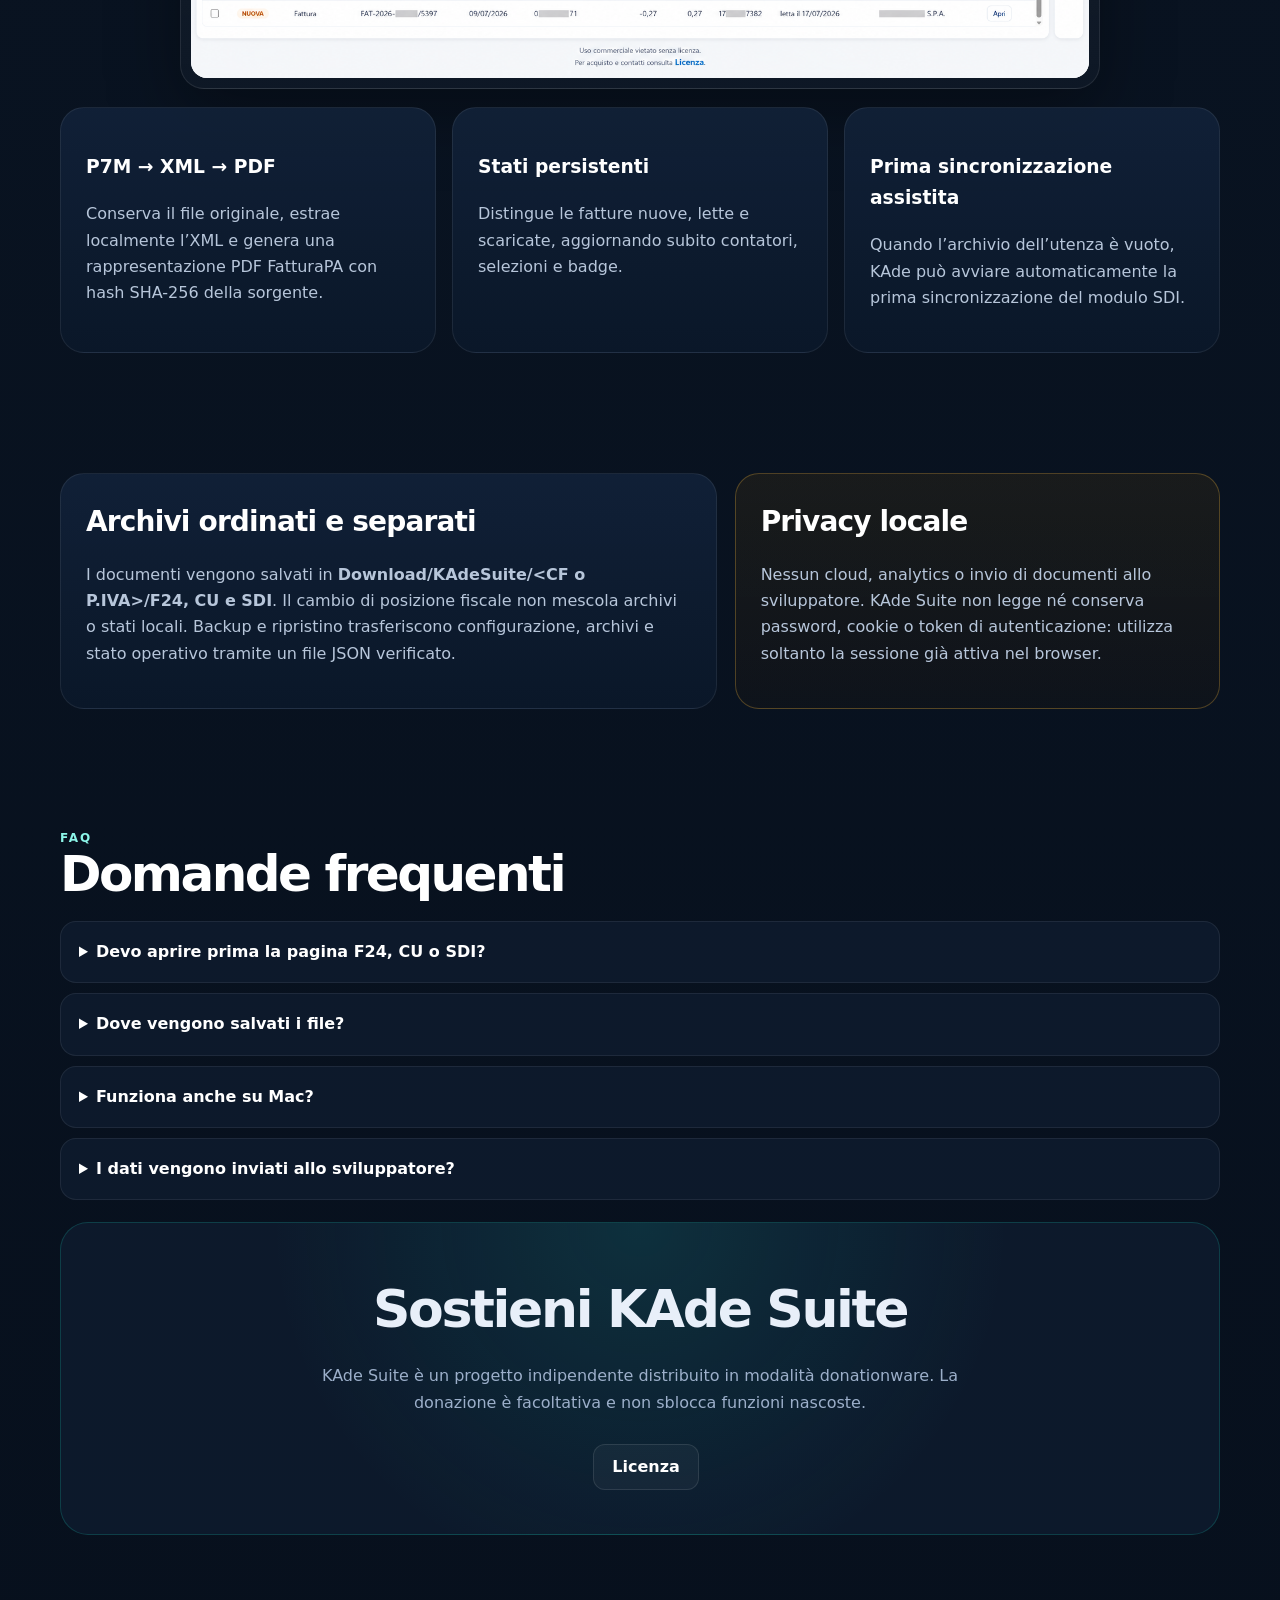
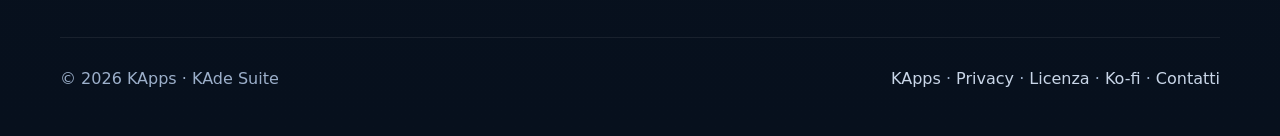
==== commit 1437a8aa: "Add files via upload" ====
--- a/docs/index.html
+++ b/docs/index.html
@@ -3,8 +3,8 @@
 <head>
   <meta charset="utf-8">
   <meta name="viewport" content="width=device-width,initial-scale=1">
-  <title>KAde Suite | F24, CU e fatture elettroniche SDI</title>
-  <meta name="description" content="Dopo l'accesso ai servizi dell'Agenzia delle Entrate, KAde Suite collega da un'unica dashboard i moduli F24, CU e SDI e organizza localmente i documenti.">
+  <title>KAde Suite: download massivo F24, CU e fatture SDI</title>
+  <meta name="description" content="Estensione Chrome per scaricare F24 e CU dal Cassetto fiscale e gestire fatture SDI. Per utenti, CAF e professionisti, con elaborazione locale.">
   <meta name="google-site-verification" content="sFQ05c6L6X09Z1h0J1PBLBPeRqKLI5xaae3QsJXlgHY">
   
   <link rel="icon" href="assets/favicon-32.png">
@@ -18,34 +18,44 @@
   <meta name="theme-color" content="#07101d">
   <meta property="og:type" content="website">
   <meta property="og:site_name" content="KApps">
-  <meta property="og:title" content="KAde Suite | F24, CU e fatture elettroniche SDI">
-  <meta property="og:description" content="Dopo l'accesso ai servizi dell'Agenzia delle Entrate, KAde Suite collega da un'unica dashboard i moduli F24, CU e SDI e organizza localmente i documenti.">
+  <meta property="og:title" content="KAde Suite: download massivo F24, CU e fatture SDI">
+  <meta property="og:description" content="Estensione Chrome per scaricare F24 e CU dal Cassetto fiscale e gestire fatture SDI. Per utenti, CAF e professionisti, con elaborazione locale.">
   <meta property="og:url" content="https://canbelieve.github.io/kade-suite/">
   <meta property="og:image" content="https://canbelieve.github.io/kade-suite/assets/og-kade-suite.png">
   <meta property="og:image:alt" content="KAde Suite">
   <meta property="og:locale" content="it_IT">
   <meta property="og:locale:alternate" content="en_US">
   <meta name="twitter:card" content="summary_large_image">
-  <meta name="twitter:title" content="KAde Suite | F24, CU e fatture elettroniche SDI">
-  <meta name="twitter:description" content="Dopo l'accesso ai servizi dell'Agenzia delle Entrate, KAde Suite collega da un'unica dashboard i moduli F24, CU e SDI e organizza localmente i documenti.">
+  <meta name="twitter:title" content="KAde Suite: download massivo F24, CU e fatture SDI">
+  <meta name="twitter:description" content="Estensione Chrome per scaricare F24 e CU dal Cassetto fiscale e gestire fatture SDI. Per utenti, CAF e professionisti, con elaborazione locale.">
   <meta name="twitter:image" content="https://canbelieve.github.io/kade-suite/assets/og-kade-suite.png">
-  <script type="application/ld+json">{"@context":"https://schema.org","@graph":[{"@type":"SoftwareApplication","@id":"https://canbelieve.github.io/kade-suite/#software","name":"KAde Suite","description":"Dopo l'accesso ai servizi dell'Agenzia delle Entrate, KAde Suite collega da un'unica dashboard i moduli F24, CU e SDI e organizza localmente i documenti.","url":"https://canbelieve.github.io/kade-suite/","inLanguage":"it","applicationCategory":"BrowserApplication","operatingSystem":"Chrome","isAccessibleForFree":true,"offers":{"@type":"Offer","price":0,"priceCurrency":"EUR"},"downloadUrl":"https://chromewebstore.google.com/detail/kade-suite/hblajdcobjpapcgbkgjkkmnklhofilia","publisher":{"@id":"https://canbelieve.github.io/#organization"}},{"@type":"Organization","@id":"https://canbelieve.github.io/#organization","name":"KApps","url":"https://canbelieve.github.io/","logo":"https://canbelieve.github.io/assets/icon-512.png","sameAs":["https://github.com/canbelieve","https://ko-fi.com/U7I223UF77"]},{"@type":"BreadcrumbList","@id":"https://canbelieve.github.io/kade-suite/#breadcrumb","itemListElement":[{"@type":"ListItem","position":1,"name":"KApps","item":"https://canbelieve.github.io/"},{"@type":"ListItem","position":2,"name":"KAde Suite","item":"https://canbelieve.github.io/kade-suite/"}]}]}</script>
+  <script type="application/ld+json">{"@context":"https://schema.org","@graph":[{"@type":"SoftwareApplication","@id":"https://canbelieve.github.io/kade-suite/#software","name":"KAde Suite","description":"Estensione Chrome per scaricare F24 e Certificazioni Uniche dal Cassetto fiscale e gestire fatture elettroniche SDI, dall'uso personale ai flussi massivi e professionali.","url":"https://canbelieve.github.io/kade-suite/","inLanguage":"it","applicationCategory":"BrowserApplication","operatingSystem":"Chrome","isAccessibleForFree":true,"offers":{"@type":"Offer","price":0,"priceCurrency":"EUR"},"downloadUrl":"https://chromewebstore.google.com/detail/kade-suite/hblajdcobjpapcgbkgjkkmnklhofilia","publisher":{"@id":"https://canbelieve.github.io/#organization"}},{"@type":"Organization","@id":"https://canbelieve.github.io/#organization","name":"KApps","url":"https://canbelieve.github.io/","logo":"https://canbelieve.github.io/assets/icon-512.png","sameAs":["https://github.com/canbelieve","https://ko-fi.com/U7I223UF77"]},{"@type":"BreadcrumbList","@id":"https://canbelieve.github.io/kade-suite/#breadcrumb","itemListElement":[{"@type":"ListItem","position":1,"name":"KApps","item":"https://canbelieve.github.io/"},{"@type":"ListItem","position":2,"name":"KAde Suite","item":"https://canbelieve.github.io/kade-suite/"}]}]}</script>
 </head>
 <body class="kade-page">
 <header class="site-header"><div class="container header-inner"><a class="brand" href="https://canbelieve.github.io/"><span class="brand-mark">K</span>KApps</a><nav class="nav" aria-label="Main navigation"><a href="https://canbelieve.github.io/">Home</a><a href="https://canbelieve.github.io/jotta-explorer.html">Jotta Explorer</a><a href="https://canbelieve.github.io/ablvst-studio.html">AblVST Studio</a><a class="active" href="https://canbelieve.github.io/kade-suite/">KAde Suite</a><a href="https://github.com/canbelieve/kade-suite">GitHub</a><a class="lang-btn" href="https://canbelieve.github.io/kade-suite/en/" aria-label="Switch to English">EN</a></nav></div></header>
 <main>
 <section class="container product-hero">
   <div class="product-copy">
-    <div class="eyebrow">UNA DASHBOARD PER F24 · CU · SDI</div>
-    <h1>Autenticati all’Agenzia delle Entrate. <span class="kade-accent">Al resto pensa KAde.</span></h1>
+    <div class="eyebrow">ESTENSIONE CHROME PER F24 · CU · SDI</div>
+    <h1>F24 e CU dal Cassetto fiscale. <span class="kade-accent">Fatture elettroniche SDI in un’unica dashboard.</span></h1>
     
-    <p>Apri KAde Suite e scegli il modulo su cui lavorare. L’estensione apre o riutilizza automaticamente la pagina corretta, verifica la sessione e collega F24, Certificazioni Uniche e fatture elettroniche a un’unica interfaccia operativa.</p>
+    <p>KAde Suite semplifica il download, l’organizzazione e la consultazione di F24, Certificazioni Uniche e fatture elettroniche nei servizi dell’Agenzia delle Entrate. Lavora sulla sessione già aperta e conserva documenti e archivi sul dispositivo.</p>
     
     <div class="hero-actions"><a class="button primary" href="https://chromewebstore.google.com/detail/kade-suite/hblajdcobjpapcgbkgjkkmnklhofilia">Installa dal Chrome Web Store</a><a class="button" href="#come-funziona">Come funziona</a></div>
     <a href="https://chromewebstore.google.com/detail/kade-suite/hblajdcobjpapcgbkgjkkmnklhofilia"><img class="store-badge-kade" src="assets/chrome-web-store-badge.png" alt="Available in the Chrome Web Store"></a>
-    <div class="notes"><span>✓ F24 · CU · SDI</span><span>✓ Archivi separati per posizione fiscale</span><span>✓ Elaborazione locale</span></div>
+    <div class="notes"><span>✓ Cassetto fiscale e SDI</span><span>✓ Operazioni singole o massive</span><span>✓ Elaborazione locale</span></div>
   </div>
   <div class="product-shot promo-hero"><img src="assets/kade-suite-promo-hero.png" alt="KAde Suite per scaricare F24, CU e fatture SDI dall'Agenzia delle Entrate" width="1400" height="560" loading="eager" decoding="async" fetchpriority="high"></div>
+</section>
+
+<section class="container section" id="destinatari">
+  <div class="section-head"><div><div class="eyebrow">UN PROGETTO CRESCIUTO SUL LAVORO REALE</div><h2>Nata per l’utente finale, evoluta per esigenze più ampie</h2></div><p>KAde Suite nasce per aiutare il singolo utente a recuperare e ordinare i propri documenti fiscali. Nel tempo si è evoluta fino a coprire attività più vaste, massive e ripetitive, diventando utile anche nei flussi professionali.</p></div>
+  <div class="grid-3">
+    <article class="panel"><h3>Per l’utente finale</h3><p>Riduce i passaggi manuali necessari per trovare, scaricare e archiviare F24, Certificazioni Uniche e fatture elettroniche della propria posizione fiscale.</p></article>
+    <article class="panel"><h3>Per attività massive e ripetitive</h3><p>Scansioni, selezioni multiple, controllo dei documenti già presenti, rinomina e archiviazione rendono più gestibili grandi quantità di file.</p></article>
+    <article class="panel"><h3>Per studi e professionisti</h3><p>CAF, commercialisti, consulenti del lavoro e uffici amministrativi possono usare un’unica dashboard mantenendo separati soggetti, documenti e stati operativi.</p></article>
+  </div>
+  <div class="notice">KAde Suite è un prodotto indipendente e non è sviluppato, autorizzato, approvato o gestito dall’Agenzia delle Entrate.</div>
 </section>
 
 <section class="container section" id="come-funziona">
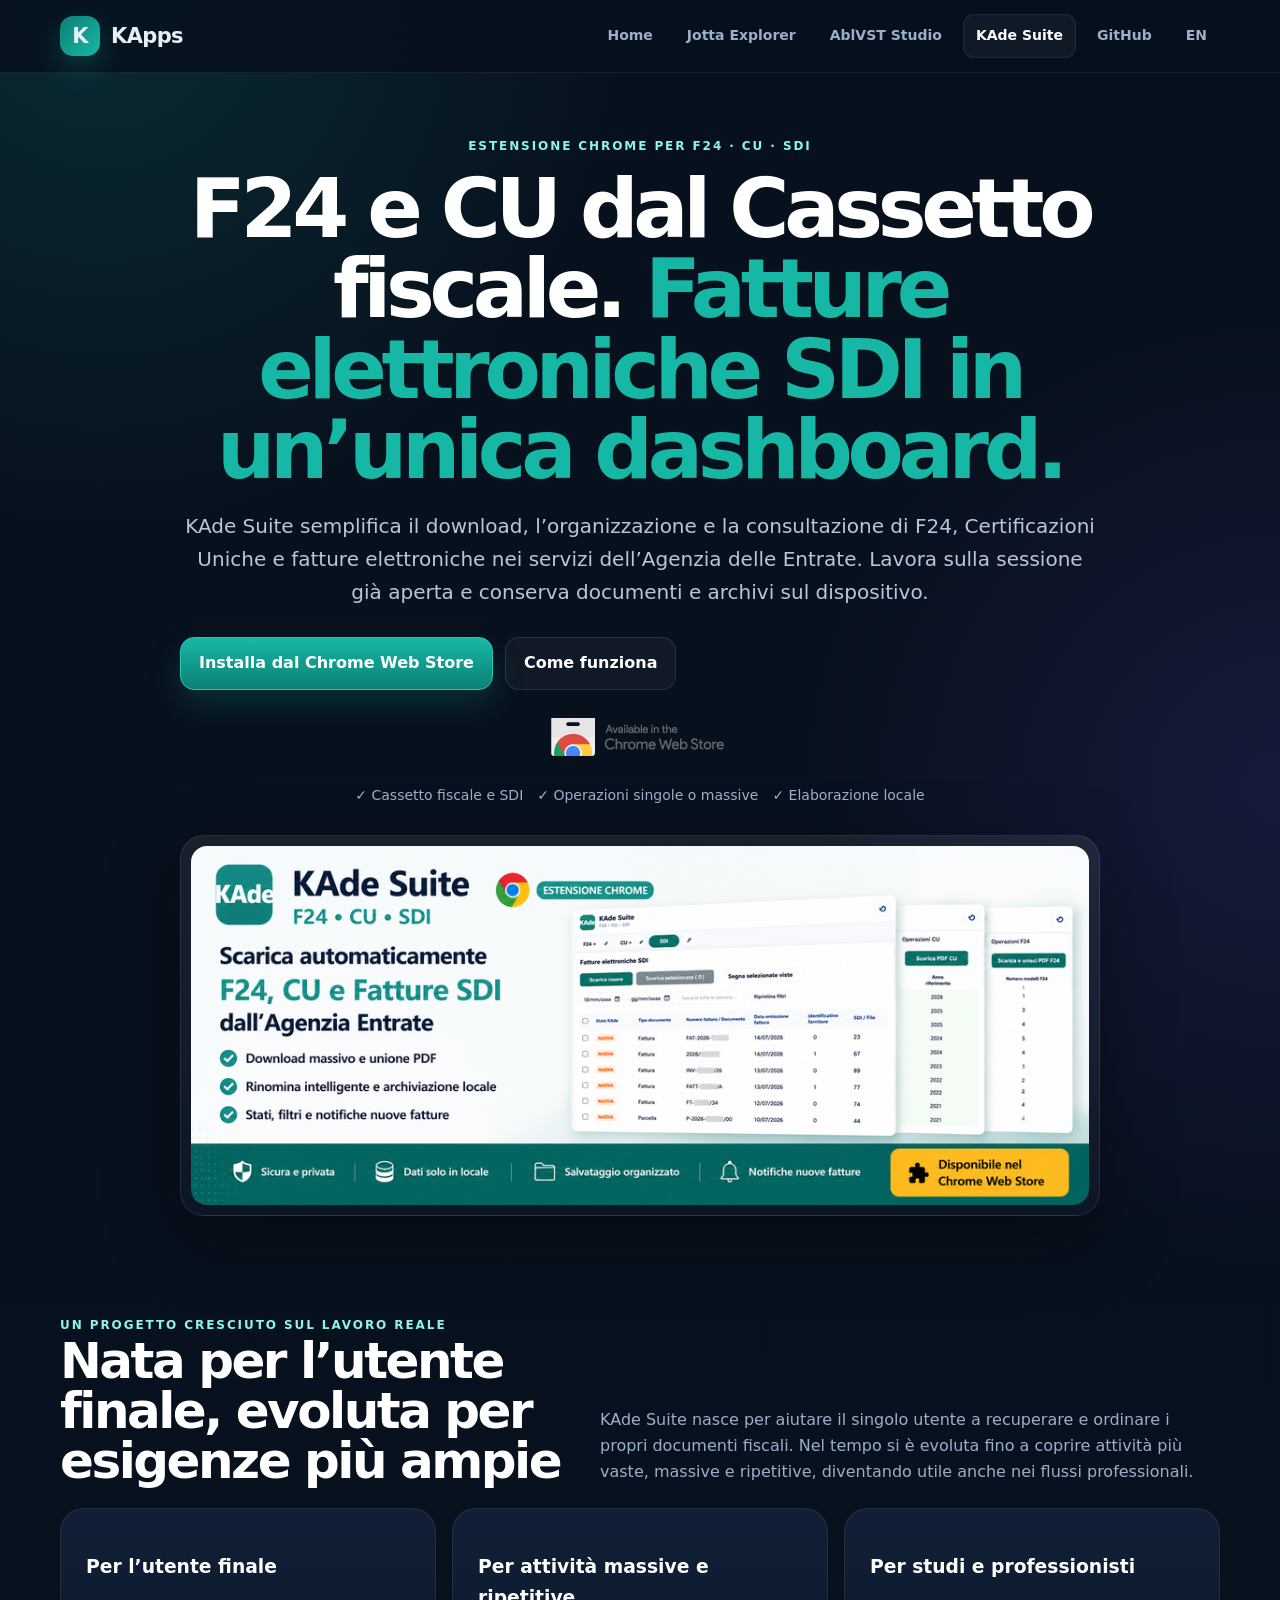
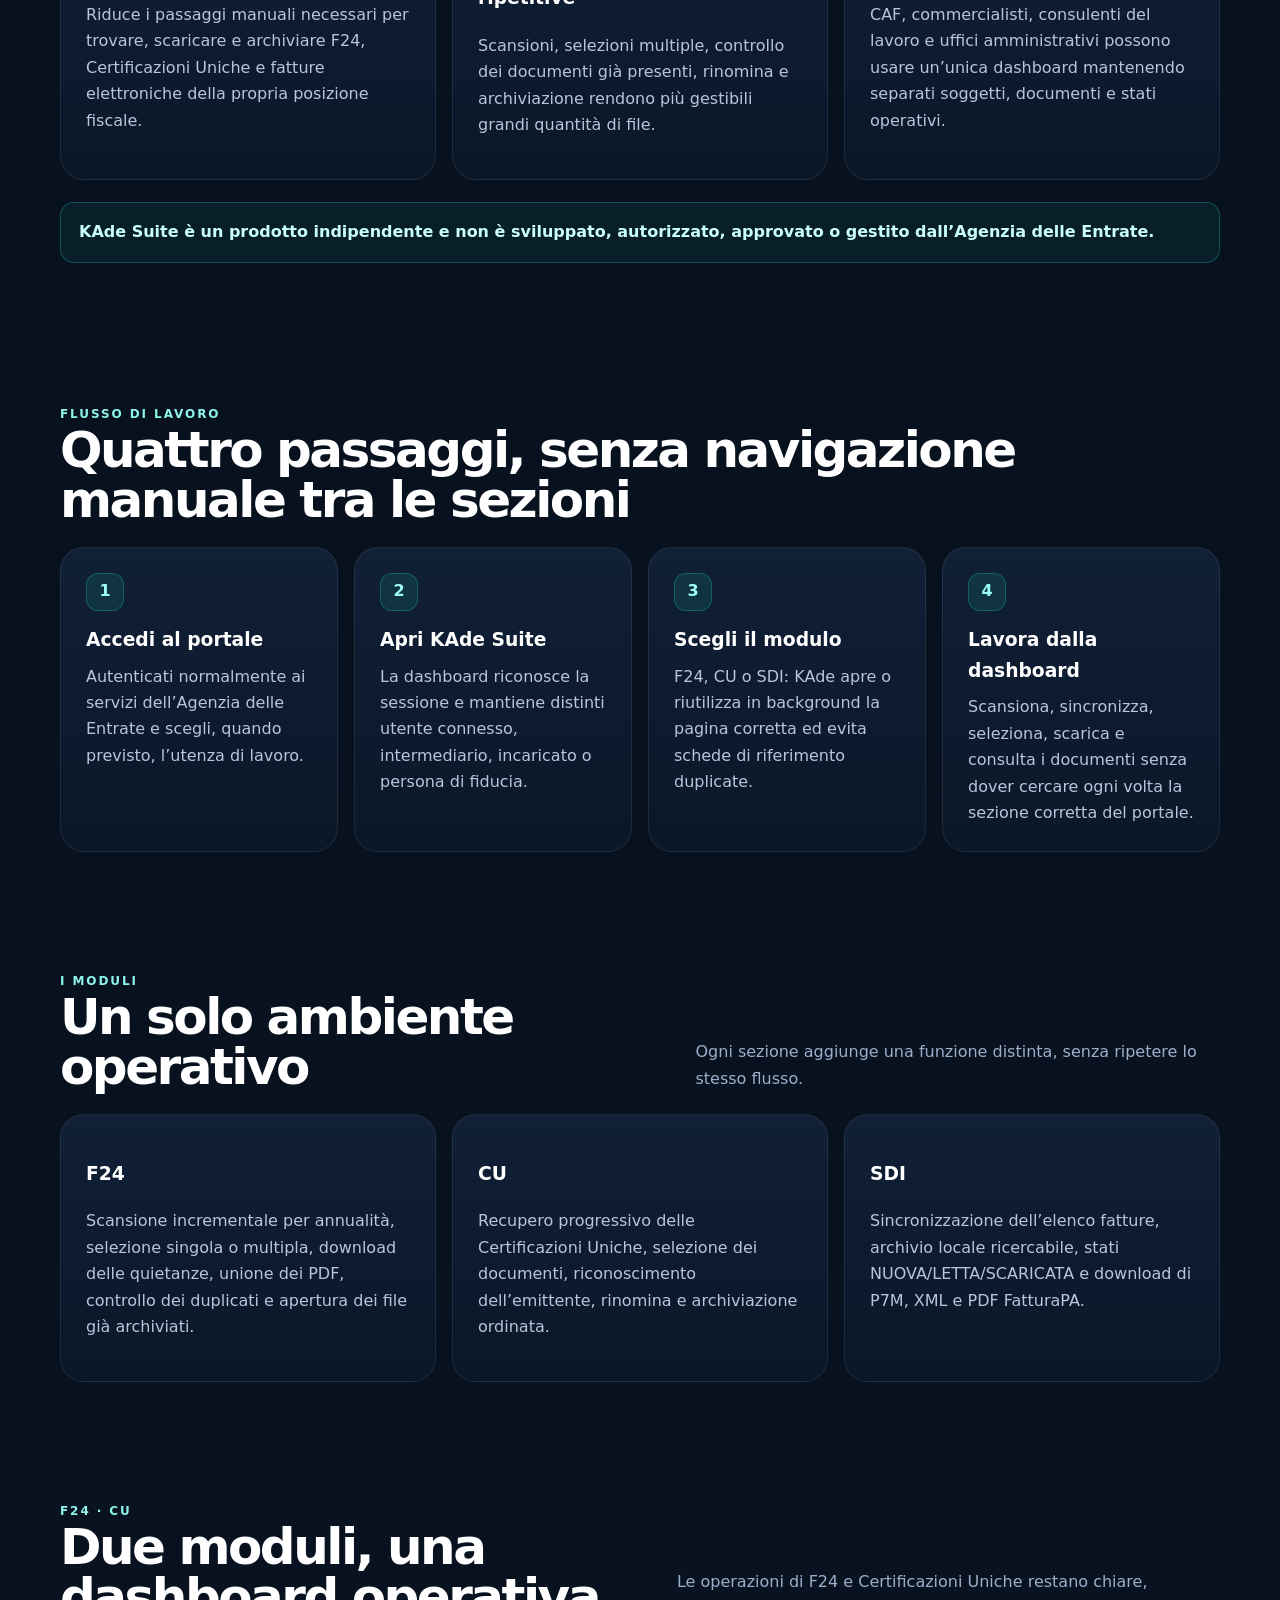
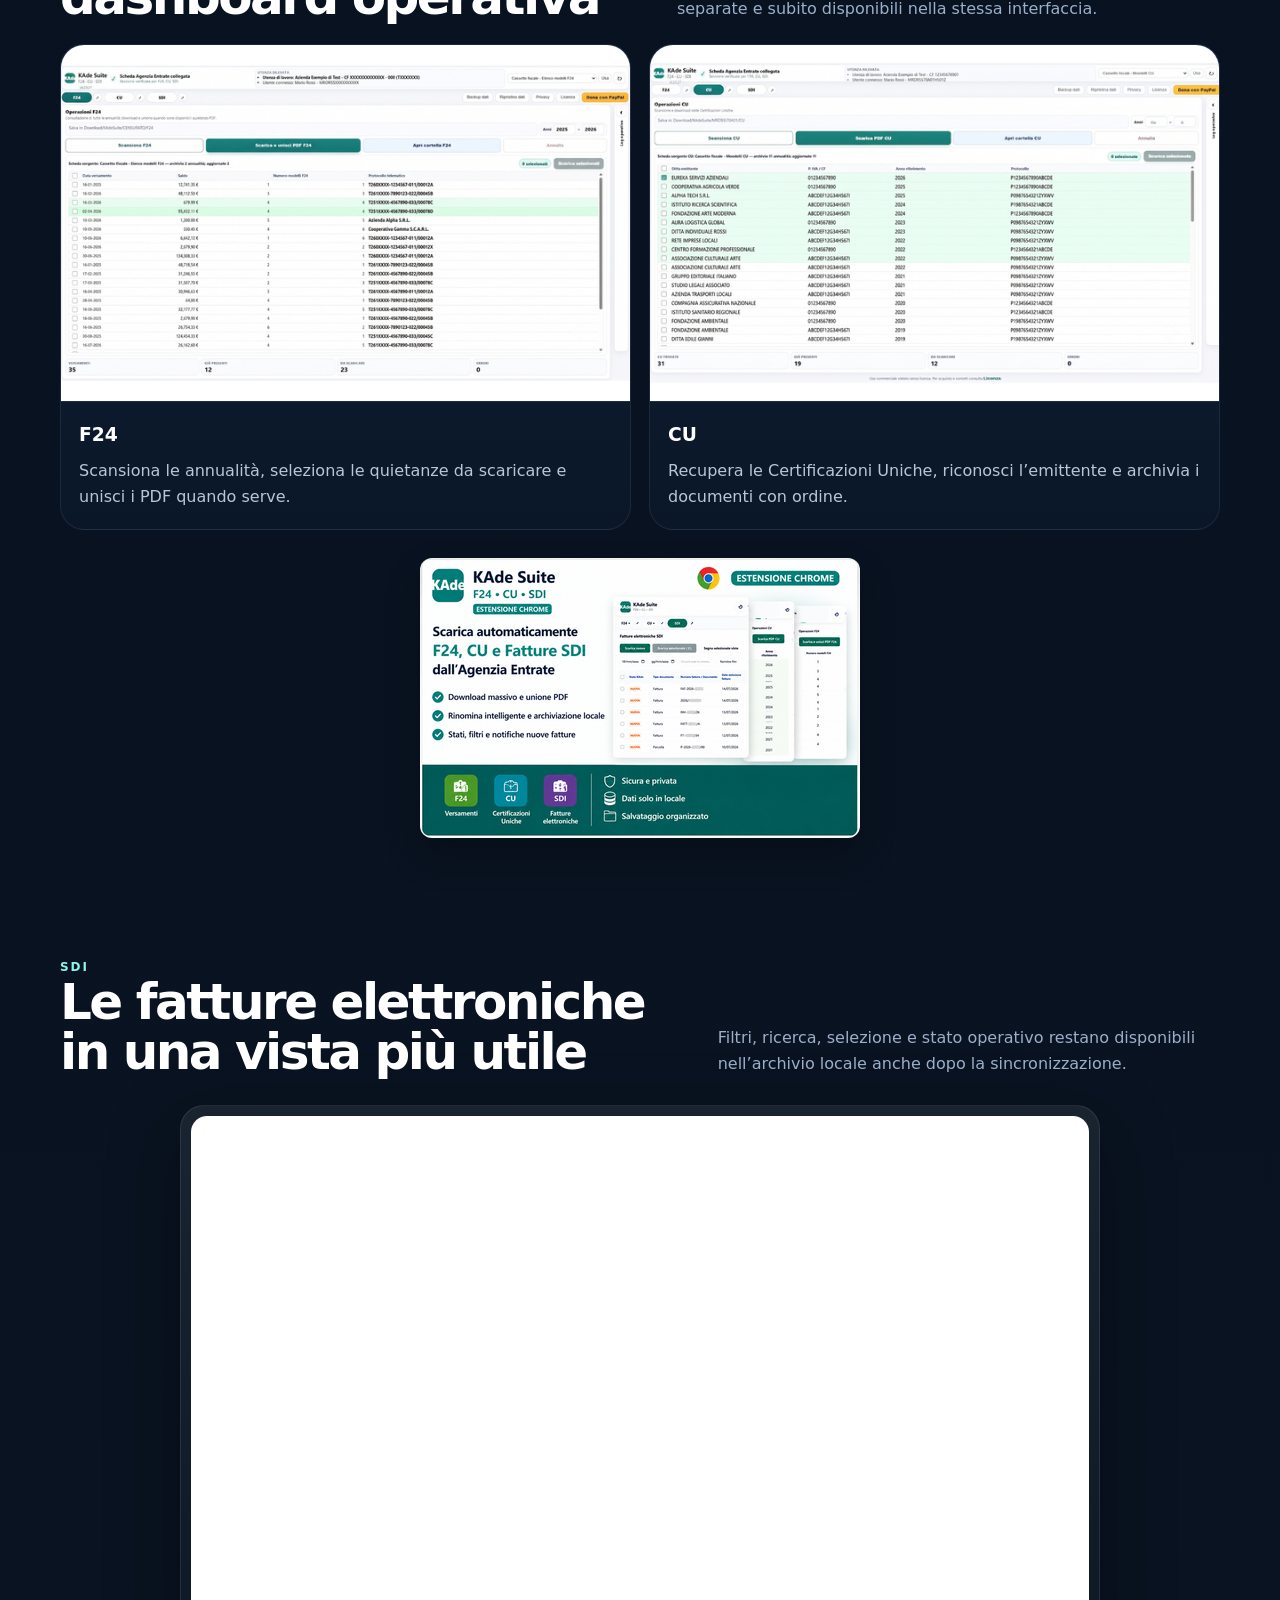
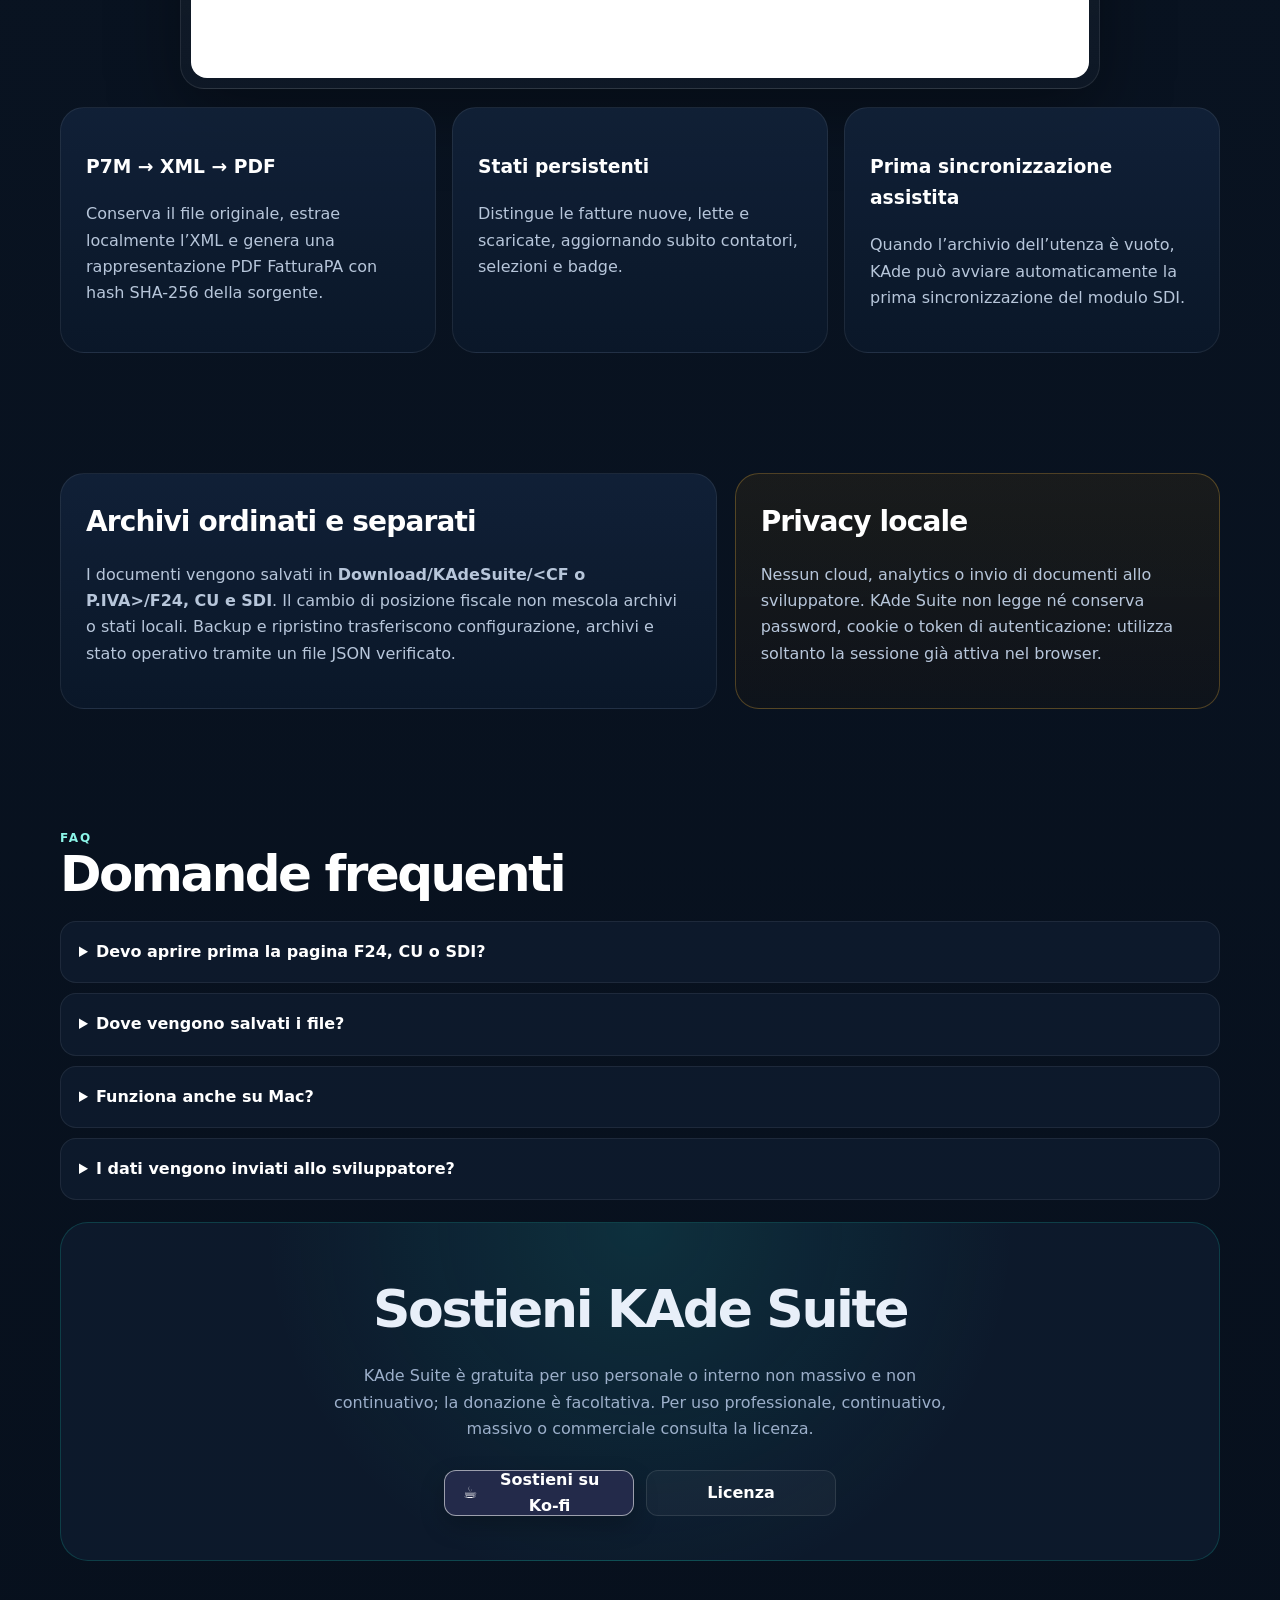
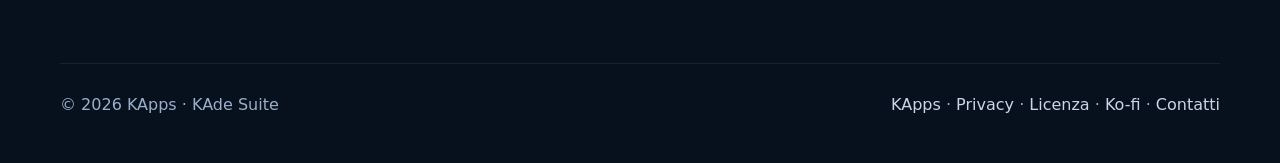
==== commit 95e8acc2: "Add files via upload" ====
--- a/docs/index.html
+++ b/docs/index.html
@@ -8,6 +8,8 @@
   <meta name="google-site-verification" content="sFQ05c6L6X09Z1h0J1PBLBPeRqKLI5xaae3QsJXlgHY">
   
   <link rel="icon" href="assets/favicon-32.png">
+  <link rel="apple-touch-icon" href="assets/apple-touch-icon.png">
+  <link rel="manifest" href="site.webmanifest">
   <link rel="stylesheet" href="css/style.css">
 
   <link rel="canonical" href="https://canbelieve.github.io/kade-suite/">
@@ -29,7 +31,7 @@
   <meta name="twitter:title" content="KAde Suite: download massivo F24, CU e fatture SDI">
   <meta name="twitter:description" content="Estensione Chrome per scaricare F24 e CU dal Cassetto fiscale e gestire fatture SDI. Per utenti, CAF e professionisti, con elaborazione locale.">
   <meta name="twitter:image" content="https://canbelieve.github.io/kade-suite/assets/og-kade-suite.png">
-  <script type="application/ld+json">{"@context":"https://schema.org","@graph":[{"@type":"SoftwareApplication","@id":"https://canbelieve.github.io/kade-suite/#software","name":"KAde Suite","description":"Estensione Chrome per scaricare F24 e Certificazioni Uniche dal Cassetto fiscale e gestire fatture elettroniche SDI, dall'uso personale ai flussi massivi e professionali.","url":"https://canbelieve.github.io/kade-suite/","inLanguage":"it","applicationCategory":"BrowserApplication","operatingSystem":"Chrome","isAccessibleForFree":true,"offers":{"@type":"Offer","price":0,"priceCurrency":"EUR"},"downloadUrl":"https://chromewebstore.google.com/detail/kade-suite/hblajdcobjpapcgbkgjkkmnklhofilia","publisher":{"@id":"https://canbelieve.github.io/#organization"}},{"@type":"Organization","@id":"https://canbelieve.github.io/#organization","name":"KApps","url":"https://canbelieve.github.io/","logo":"https://canbelieve.github.io/assets/icon-512.png","sameAs":["https://github.com/canbelieve","https://ko-fi.com/U7I223UF77"]},{"@type":"BreadcrumbList","@id":"https://canbelieve.github.io/kade-suite/#breadcrumb","itemListElement":[{"@type":"ListItem","position":1,"name":"KApps","item":"https://canbelieve.github.io/"},{"@type":"ListItem","position":2,"name":"KAde Suite","item":"https://canbelieve.github.io/kade-suite/"}]}]}</script>
+  <script type="application/ld+json">{"@context":"https://schema.org","@graph":[{"@type":"SoftwareApplication","@id":"https://canbelieve.github.io/kade-suite/#software","name":"KAde Suite","description":"Estensione Chrome per scaricare F24 e Certificazioni Uniche dal Cassetto fiscale e gestire fatture elettroniche SDI, dall'uso personale ai flussi massivi e professionali.","url":"https://canbelieve.github.io/kade-suite/","inLanguage":"it","applicationCategory":"BusinessApplication","operatingSystem":"Chrome","browserRequirements":"Richiede Google Chrome","isAccessibleForFree":true,"offers":{"@type":"Offer","price":0,"priceCurrency":"EUR","description":"Uso personale o interno non massivo e non continuativo"},"image":"https://canbelieve.github.io/kade-suite/assets/kade-suite-promo-hero.png","screenshot":["https://canbelieve.github.io/kade-suite/assets/kade-suite-f24.png","https://canbelieve.github.io/kade-suite/assets/kade-suite-cu.png","https://canbelieve.github.io/kade-suite/assets/kade-suite-sdi.png"],"featureList":["Download e unione PDF F24","Download massivo delle Certificazioni Uniche","Gestione locale delle fatture elettroniche SDI","Archivi separati per posizione fiscale"],"downloadUrl":"https://chromewebstore.google.com/detail/kade-suite/hblajdcobjpapcgbkgjkkmnklhofilia","publisher":{"@id":"https://canbelieve.github.io/#organization"}},{"@type":"Organization","@id":"https://canbelieve.github.io/#organization","name":"KApps","url":"https://canbelieve.github.io/","logo":"https://canbelieve.github.io/kade-suite/assets/icon-512.png","sameAs":["https://github.com/canbelieve","https://ko-fi.com/U7I223UF77"]},{"@type":"BreadcrumbList","@id":"https://canbelieve.github.io/kade-suite/#breadcrumb","itemListElement":[{"@type":"ListItem","position":1,"name":"KApps","item":"https://canbelieve.github.io/"},{"@type":"ListItem","position":2,"name":"KAde Suite","item":"https://canbelieve.github.io/kade-suite/"}]}]}</script>
 </head>
 <body class="kade-page">
 <header class="site-header"><div class="container header-inner"><a class="brand" href="https://canbelieve.github.io/"><span class="brand-mark">K</span>KApps</a><nav class="nav" aria-label="Main navigation"><a href="https://canbelieve.github.io/">Home</a><a href="https://canbelieve.github.io/jotta-explorer.html">Jotta Explorer</a><a href="https://canbelieve.github.io/ablvst-studio.html">AblVST Studio</a><a class="active" href="https://canbelieve.github.io/kade-suite/">KAde Suite</a><a href="https://github.com/canbelieve/kade-suite">GitHub</a><a class="lang-btn" href="https://canbelieve.github.io/kade-suite/en/" aria-label="Switch to English">EN</a></nav></div></header>
@@ -42,10 +44,10 @@
     <p>KAde Suite semplifica il download, l’organizzazione e la consultazione di F24, Certificazioni Uniche e fatture elettroniche nei servizi dell’Agenzia delle Entrate. Lavora sulla sessione già aperta e conserva documenti e archivi sul dispositivo.</p>
     
     <div class="hero-actions"><a class="button primary" href="https://chromewebstore.google.com/detail/kade-suite/hblajdcobjpapcgbkgjkkmnklhofilia">Installa dal Chrome Web Store</a><a class="button" href="#come-funziona">Come funziona</a></div>
-    <a href="https://chromewebstore.google.com/detail/kade-suite/hblajdcobjpapcgbkgjkkmnklhofilia"><img class="store-badge-kade" src="assets/chrome-web-store-badge.png" alt="Available in the Chrome Web Store"></a>
+    <a href="https://chromewebstore.google.com/detail/kade-suite/hblajdcobjpapcgbkgjkkmnklhofilia"><img class="store-badge-kade" src="assets/chrome-web-store-badge.png" alt="Available in the Chrome Web Store" width="206" height="58"></a>
     <div class="notes"><span>✓ Cassetto fiscale e SDI</span><span>✓ Operazioni singole o massive</span><span>✓ Elaborazione locale</span></div>
   </div>
-  <div class="product-shot promo-hero"><img src="assets/kade-suite-promo-hero.png" alt="KAde Suite per scaricare F24, CU e fatture SDI dall'Agenzia delle Entrate" width="1400" height="560" loading="eager" decoding="async" fetchpriority="high"></div>
+  <div class="product-shot promo-hero"><picture><source srcset="assets/kade-suite-promo-hero-960.webp 960w, assets/kade-suite-promo-hero.webp 1400w" sizes="(max-width: 952px) calc(100vw - 54px), 898px" type="image/webp"><img src="assets/kade-suite-promo-hero.png" alt="KAde Suite per scaricare F24, CU e fatture SDI dall'Agenzia delle Entrate" width="1400" height="560" loading="eager" decoding="async" fetchpriority="high"></picture></div>
 </section>
 
 <section class="container section" id="destinatari">
@@ -80,15 +82,15 @@
 <section class="container section" id="f24-cu">
   <div class="section-head"><div><div class="eyebrow">F24 · CU</div><h2>Due moduli, una dashboard operativa</h2></div><p>Le operazioni di F24 e Certificazioni Uniche restano chiare, separate e subito disponibili nella stessa interfaccia.</p></div>
   <div class="module-showcase">
-    <article class="panel module-card"><img src="assets/kade-suite-f24.png" alt="Modulo F24 di KAde Suite" width="1280" height="800" loading="lazy" decoding="async"><div><h3>F24</h3><p>Scansiona le annualità, seleziona le quietanze da scaricare e unisci i PDF quando serve.</p></div></article>
-    <article class="panel module-card"><img src="assets/kade-suite-cu.png" alt="Modulo Certificazioni Uniche di KAde Suite" width="1280" height="800" loading="lazy" decoding="async"><div><h3>CU</h3><p>Recupera le Certificazioni Uniche, riconosci l’emittente e archivia i documenti con ordine.</p></div></article>
+    <article class="panel module-card"><picture><source srcset="assets/kade-suite-f24-640.webp 640w, assets/kade-suite-f24.webp 1280w" sizes="(max-width: 720px) calc(100vw - 34px), (max-width: 1192px) calc(50vw - 27px), 569px" type="image/webp"><img src="assets/kade-suite-f24.png" alt="Modulo F24 di KAde Suite" width="1280" height="800" loading="lazy" decoding="async"></picture><div><h3>F24</h3><p>Scansiona le annualità, seleziona le quietanze da scaricare e unisci i PDF quando serve.</p></div></article>
+    <article class="panel module-card"><picture><source srcset="assets/kade-suite-cu-640.webp 640w, assets/kade-suite-cu.webp 1280w" sizes="(max-width: 720px) calc(100vw - 34px), (max-width: 1192px) calc(50vw - 27px), 569px" type="image/webp"><img src="assets/kade-suite-cu.png" alt="Modulo Certificazioni Uniche di KAde Suite" width="1280" height="800" loading="lazy" decoding="async"></picture><div><h3>CU</h3><p>Recupera le Certificazioni Uniche, riconosci l’emittente e archivia i documenti con ordine.</p></div></article>
   </div>
-  <a class="compact-promo" href="https://chromewebstore.google.com/detail/kade-suite/hblajdcobjpapcgbkgjkkmnklhofilia" aria-label="Installa KAde Suite dal Chrome Web Store"><img src="assets/kade-suite-promo-compact.png" alt="KAde Suite, estensione Chrome per F24, CU e SDI" width="440" height="280" loading="lazy" decoding="async"></a>
+  <a class="compact-promo" href="https://chromewebstore.google.com/detail/kade-suite/hblajdcobjpapcgbkgjkkmnklhofilia" aria-label="Installa KAde Suite dal Chrome Web Store"><picture><source srcset="assets/kade-suite-promo-compact.webp" type="image/webp"><img src="assets/kade-suite-promo-compact.png" alt="KAde Suite, estensione Chrome per F24, CU e SDI" width="440" height="280" loading="lazy" decoding="async"></picture></a>
 </section>
 
 <section class="container section" id="sdi">
   <div class="section-head"><div><div class="eyebrow">SDI</div><h2>Le fatture elettroniche in una vista più utile</h2></div><p>Filtri, ricerca, selezione e stato operativo restano disponibili nell’archivio locale anche dopo la sincronizzazione.</p></div>
-  <div class="product-shot sdi-shot"><img src="assets/kade-suite-sdi.png" alt="Archivio SDI di KAde Suite" width="1586" height="992" loading="lazy" decoding="async"></div>
+  <div class="product-shot sdi-shot"><picture><source srcset="assets/kade-suite-sdi-793.webp 793w, assets/kade-suite-sdi.webp 1586w" sizes="(max-width: 952px) calc(100vw - 54px), 898px" type="image/webp"><img src="assets/kade-suite-sdi.png" alt="Archivio SDI di KAde Suite" width="1586" height="992" loading="lazy" decoding="async"></picture></div>
   <div class="grid-3 sdi-features">
     <article class="panel"><h3>P7M → XML → PDF</h3><p>Conserva il file originale, estrae localmente l’XML e genera una rappresentazione PDF FatturaPA con hash SHA-256 della sorgente.</p></article>
     <article class="panel"><h3>Stati persistenti</h3><p>Distingue le fatture nuove, lette e scaricate, aggiornando subito contatori, selezioni e badge.</p></article>
@@ -103,7 +105,7 @@
   </div>
 </section>
 
-<section class="container section">
+<section class="container section" id="faq">
   <div class="section-head"><div><div class="eyebrow">FAQ</div><h2>Domande frequenti</h2></div></div>
   <div class="faq">
     <details><summary>Devo aprire prima la pagina F24, CU o SDI?</summary><p>No. Devi prima autenticarti ai servizi dell’Agenzia delle Entrate. Poi apri KAde Suite e selezioni il modulo: l’estensione apre o riutilizza automaticamente la relativa pagina di riferimento. In caso di sessione scaduta ti chiede di effettuare nuovamente l’accesso.</p></details>
@@ -111,7 +113,7 @@
     <details><summary>Funziona anche su Mac?</summary><p>Il codice usa le API standard di Chrome e percorsi relativi alla cartella Download, senza riferimenti fissi a Windows. È quindi progettato per Windows, macOS e Linux. I test principali della versione attuale sono stati eseguiti su Windows; su macOS e Linux è consigliato verificare il flusso con la propria configurazione di Chrome.</p></details>
     <details><summary>I dati vengono inviati allo sviluppatore?</summary><p>No. Non sono presenti analytics, pubblicità, telemetria dello sviluppatore o servizi cloud per i documenti.</p></details>
   </div>
-  <div class="cta"><h2>Sostieni KAde Suite</h2><p>KAde Suite è un progetto indipendente distribuito in modalità donationware. La donazione è facoltativa e non sblocca funzioni nascoste.</p><div class="hero-actions"><span class="kofi-button"><script type="text/javascript" src="https://storage.ko-fi.com/cdn/widget/Widget_2.js"></script><script type="text/javascript">kofiwidget2.init('Support me on Ko-fi', '#232a4a', 'U7I223UF77');kofiwidget2.draw();</script></span><a class="button" href="license.html">Licenza</a></div></div>
+  <div class="cta" id="support"><h2>Sostieni KAde Suite</h2><p>KAde Suite è gratuita per uso personale o interno non massivo e non continuativo; la donazione è facoltativa. Per uso professionale, continuativo, massivo o commerciale consulta la licenza.</p><div class="hero-actions"><a class="button kofi-link" href="https://ko-fi.com/U7I223UF77" target="_blank" rel="noopener noreferrer"><span aria-hidden="true">☕</span> Sostieni su Ko-fi</a><a class="button" href="license.html">Licenza</a></div></div>
 </section>
 </main>
 <footer class="container footer"><span>© 2026 KApps · KAde Suite</span><span><a href="https://canbelieve.github.io/">KApps</a> · <a href="privacy.html">Privacy</a> · <a href="license.html">Licenza</a> · <a href="https://ko-fi.com/U7I223UF77" target="_blank" rel="noopener noreferrer">Ko-fi</a> · <a href="mailto:info@latenzazero.it">Contatti</a></span></footer>
--- a/docs/css/style.css
+++ b/docs/css/style.css
@@ -21,9 +21,9 @@
 [hidden]{display:none!important}
 @media(max-width:920px){.apps-grid,.product-grid,.content-grid{grid-template-columns:1fr}.app-shot img{height:auto}.feature-strip{grid-template-columns:1fr}.nav a:not(.keep-mobile){display:none}.hero{padding-top:54px}.section-head{display:block}.section-head p{margin-top:10px}}
 @media(max-width:560px){.header-inner{min-height:64px}.brand{font-size:19px}.brand-mark{width:36px;height:36px}.hero h1{font-size:54px}.hero-copy,.product-copy p{font-size:18px}.app-content{padding:21px}.app-shot{margin:14px 14px 0}.section{padding:44px 0}}
-.kade-accent{color:var(--brand)}.kade-page .product-grid{grid-template-columns:1fr}.kade-page .product-copy{text-align:center;max-width:920px;margin:auto}.kade-page .product-copy .hero-actions{justify-content:center}.kade-page .product-shot{width:min(920px,100%);margin:28px auto 0}.kade-page .notes{justify-content:center}.cta .hero-actions{align-items:center}.cta .kofi-button{display:flex;height:46px;align-items:center}.cta .hero-actions .button{box-sizing:border-box;height:46px;min-height:46px;padding:10px 18px;border-radius:12px}.grid-3{display:grid;grid-template-columns:repeat(3,1fr);gap:16px}.faq{display:grid;gap:10px}.faq details{border:1px solid rgba(255,255,255,.075);background:rgba(15,29,49,.75);border-radius:16px;padding:0 18px}.faq summary{cursor:pointer;padding:17px 0;color:#fff;font-weight:800}.faq p{color:var(--muted);margin:0 0 17px}.requirements{display:grid;grid-template-columns:1.15fr .85fr;gap:18px}.store-badge-kade{display:block;width:206px;margin:18px auto 0}.kade-logo{width:36px;height:36px;border-radius:11px;vertical-align:middle;margin-right:8px}@media(max-width:920px){.grid-3,.requirements{grid-template-columns:1fr}}
+.kade-accent{color:var(--brand)}.kade-page .product-grid{grid-template-columns:1fr}.kade-page .product-copy{text-align:center;max-width:920px;margin:auto}.kade-page .product-copy .hero-actions{justify-content:center}.kade-page .product-shot{width:min(920px,100%);margin:28px auto 0}.kade-page .notes{justify-content:center}.cta .hero-actions{align-items:center;justify-content:center!important}.cta .hero-actions .button{box-sizing:border-box;width:190px;max-width:100%;height:46px;min-height:46px;padding:10px 18px;border-radius:12px}.cta .kofi-link{gap:7px;background:#232a4a;border-color:rgba(255,255,255,.55);box-shadow:0 10px 24px rgba(0,0,0,.22)}.grid-3{display:grid;grid-template-columns:repeat(3,1fr);gap:16px}.faq{display:grid;gap:10px}.faq details{border:1px solid rgba(255,255,255,.075);background:rgba(15,29,49,.75);border-radius:16px;padding:0 18px}.faq summary{cursor:pointer;padding:17px 0;color:#fff;font-weight:800}.faq p{color:var(--muted);margin:0 0 17px}.requirements{display:grid;grid-template-columns:1.15fr .85fr;gap:18px}.store-badge-kade{display:block;width:206px;margin:18px auto 0}.kade-logo{width:36px;height:36px;border-radius:11px;vertical-align:middle;margin-right:8px}@media(max-width:920px){.grid-3,.requirements{grid-template-columns:1fr}}
 
-.sdi-shot{width:100%;max-width:1160px;margin:0 auto 22px}.sdi-shot img{width:100%;height:auto;display:block;object-fit:contain}.sdi-features{margin-top:18px}.promo-hero{max-width:1160px}.module-showcase{display:grid;grid-template-columns:repeat(2,minmax(0,1fr));gap:18px}.module-card{padding:0;overflow:hidden}.module-card img{display:block;width:100%;height:auto;border-bottom:1px solid rgba(255,255,255,.09)}.module-card div{padding:18px}.module-card h3{margin:0 0 7px}.module-card p{margin:0}.compact-promo{display:block;width:min(440px,100%);margin:28px auto 0;border-radius:12px;overflow:hidden;box-shadow:0 18px 36px rgba(0,0,0,.24);transition:transform .2s ease,box-shadow .2s ease}.compact-promo:hover{transform:translateY(-3px);box-shadow:0 24px 42px rgba(0,0,0,.32)}.compact-promo img{display:block;width:100%;height:auto}.document-page{padding:48px 0 64px}.document-card{max-width:980px;margin:auto}.document-card h1{margin-top:0}.document-card h2{margin-top:34px}.document-card ul{color:var(--muted)}.document-card li{margin:7px 0}.document-meta{color:var(--muted);margin-bottom:24px}.notice{padding:16px 18px;border:1px solid rgba(22,184,165,.35);background:rgba(22,184,165,.08);border-radius:14px;color:#c8fff8;font-weight:750;margin:22px 0}.back-link{display:inline-flex;margin-bottom:18px;text-decoration:none;color:#bcece6;font-weight:800}@media(max-width:720px){.module-showcase{grid-template-columns:1fr}}
+.product-shot picture,.module-card picture,.compact-promo picture{display:block}.sdi-shot{width:100%;max-width:1160px;margin:0 auto 22px}.sdi-shot img{width:100%;height:auto;display:block;object-fit:contain}.sdi-features{margin-top:18px}.promo-hero{max-width:1160px}.module-showcase{display:grid;grid-template-columns:repeat(2,minmax(0,1fr));gap:18px}.module-card{padding:0;overflow:hidden}.module-card img{display:block;width:100%;height:auto;border-bottom:1px solid rgba(255,255,255,.09)}.module-card div{padding:18px}.module-card h3{margin:0 0 7px}.module-card p{margin:0}.compact-promo{display:block;width:min(440px,100%);margin:28px auto 0;border-radius:12px;overflow:hidden;box-shadow:0 18px 36px rgba(0,0,0,.24);transition:transform .2s ease,box-shadow .2s ease}.compact-promo:hover{transform:translateY(-3px);box-shadow:0 24px 42px rgba(0,0,0,.32)}.compact-promo img{display:block;width:100%;height:auto}.document-page{padding:48px 0 64px}.document-card{max-width:980px;margin:auto}.document-card h1{margin-top:0}.document-card h2{margin-top:34px}.document-card ul{color:var(--muted)}.document-card li{margin:7px 0}.document-meta{color:var(--muted);margin-bottom:24px}.notice{padding:16px 18px;border:1px solid rgba(22,184,165,.35);background:rgba(22,184,165,.08);border-radius:14px;color:#c8fff8;font-weight:750;margin:22px 0}.back-link{display:inline-flex;margin-bottom:18px;text-decoration:none;color:#bcece6;font-weight:800}@media(max-width:720px){.module-showcase{grid-template-columns:1fr}}
 .workflow-grid{grid-template-columns:repeat(4,1fr)}.step>span{display:grid;place-items:center;width:38px;height:38px;border-radius:12px;background:rgba(22,184,165,.14);border:1px solid rgba(22,184,165,.34);color:#9cfff3;font-weight:900;margin-bottom:14px}.step h3{margin:0 0 8px}.step p{margin:0}@media(max-width:1050px){.workflow-grid{grid-template-columns:repeat(2,1fr)}}@media(max-width:620px){.workflow-grid{grid-template-columns:1fr}}
 .button.primary,.button.purple{background:linear-gradient(180deg,var(--brand),var(--brand2));border-color:#25c7b5;box-shadow:0 14px 30px rgba(13,128,116,.27)}.footer a{color:#c9d6e8}.product-hero .hero-actions{justify-content:flex-start!important}
 /* Preserve each hero screenshot's native aspect ratio at responsive widths. */
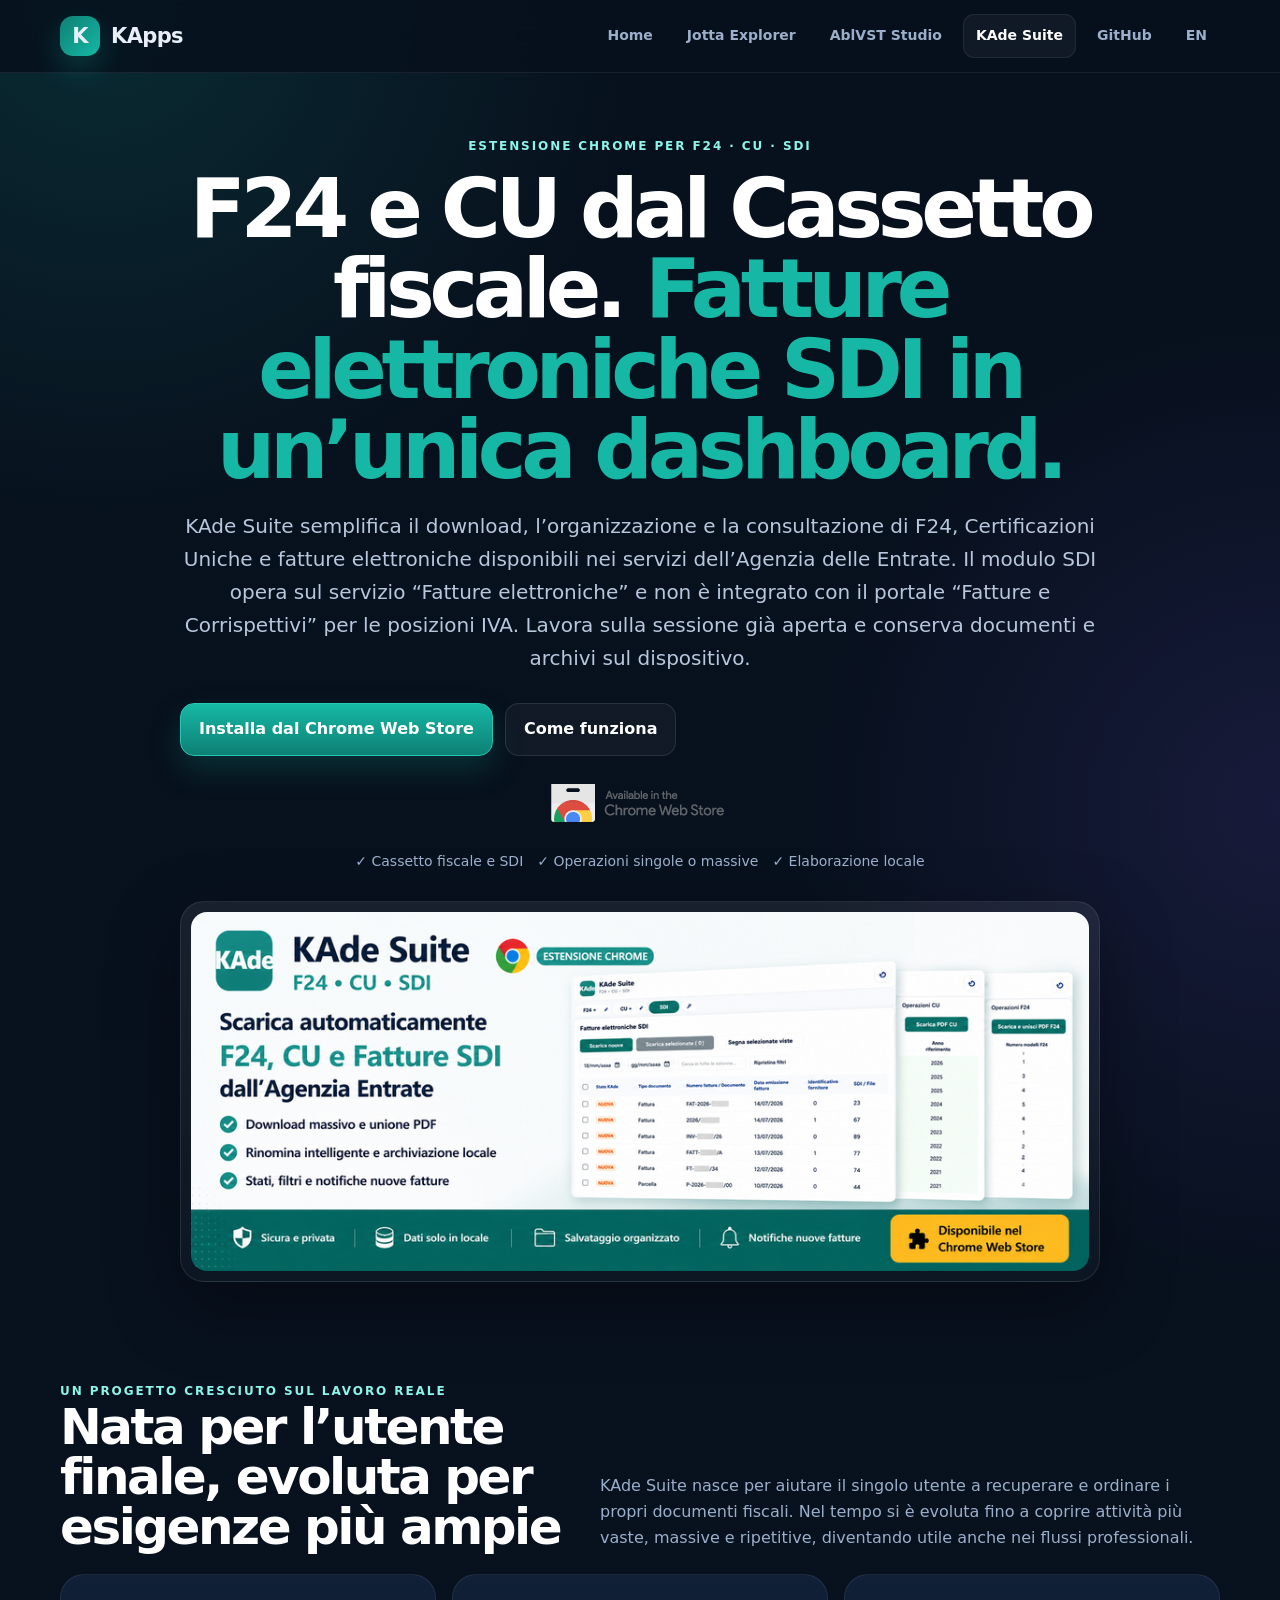
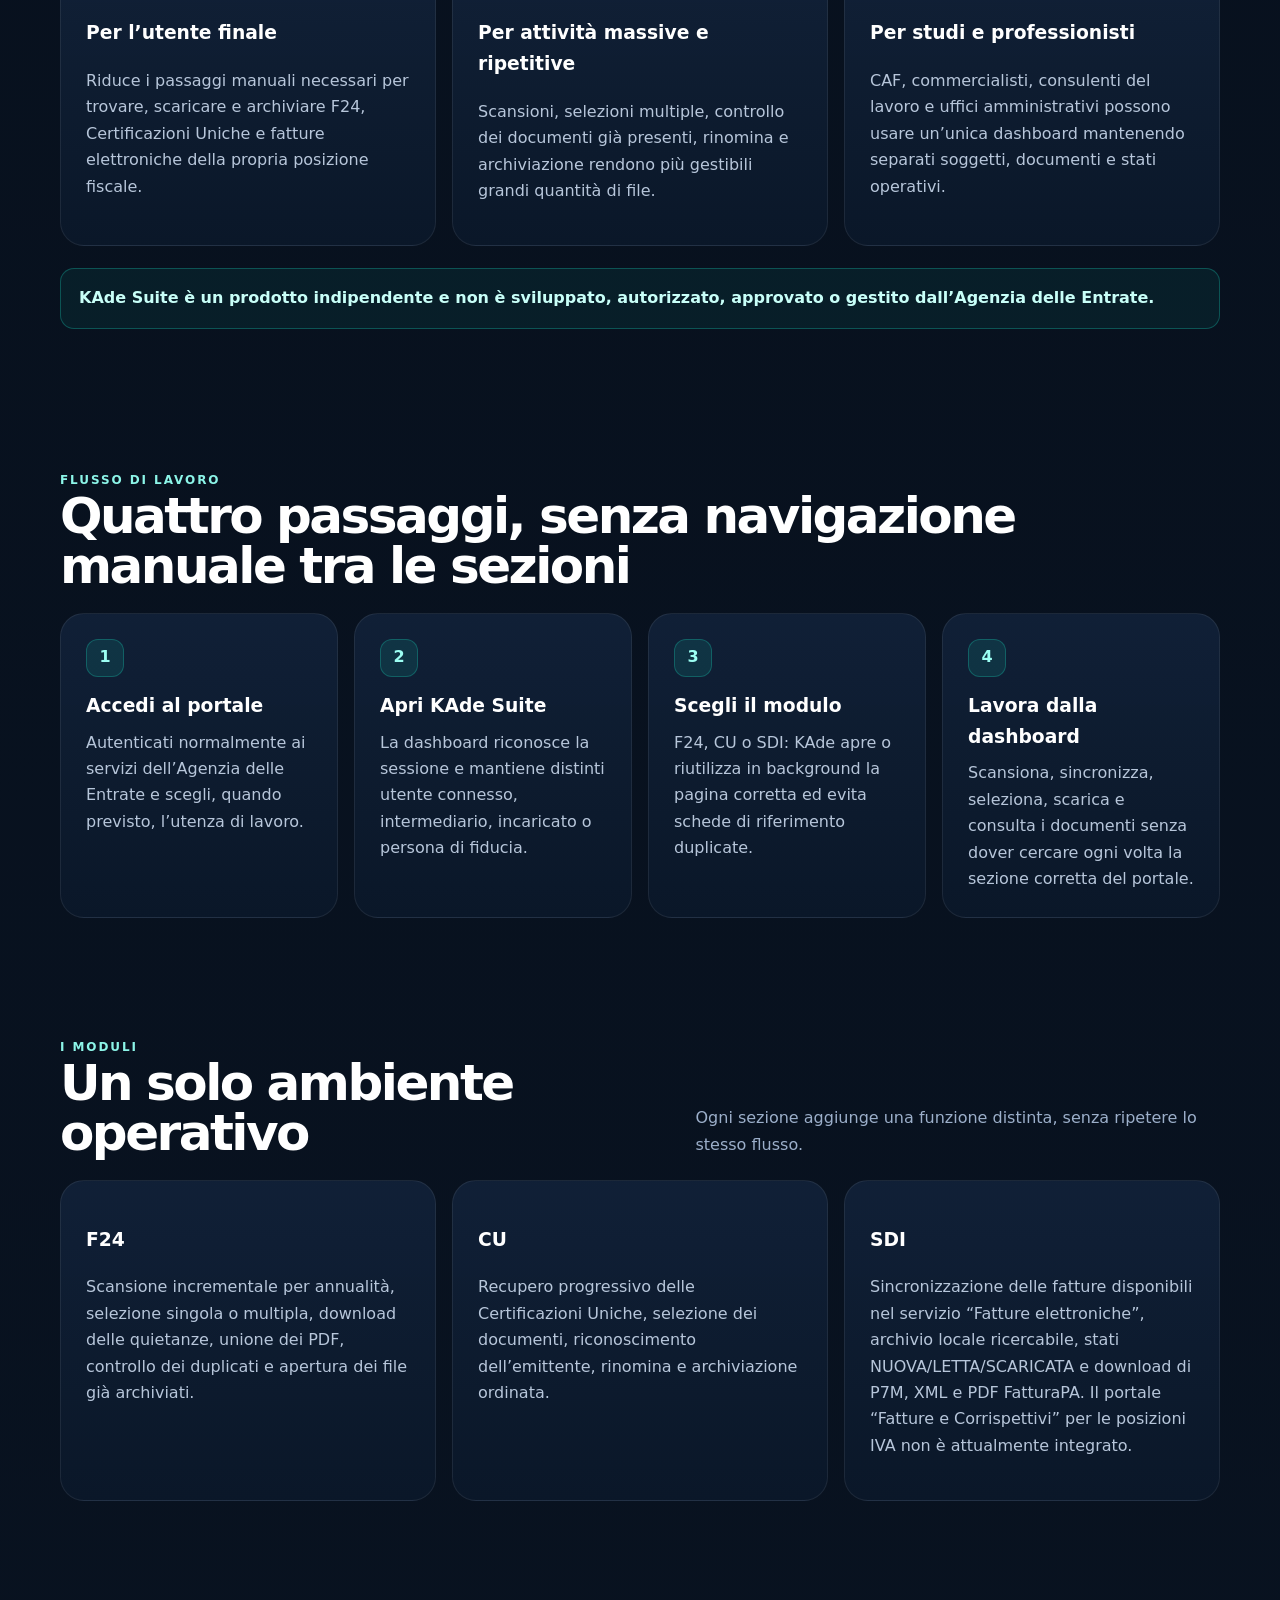
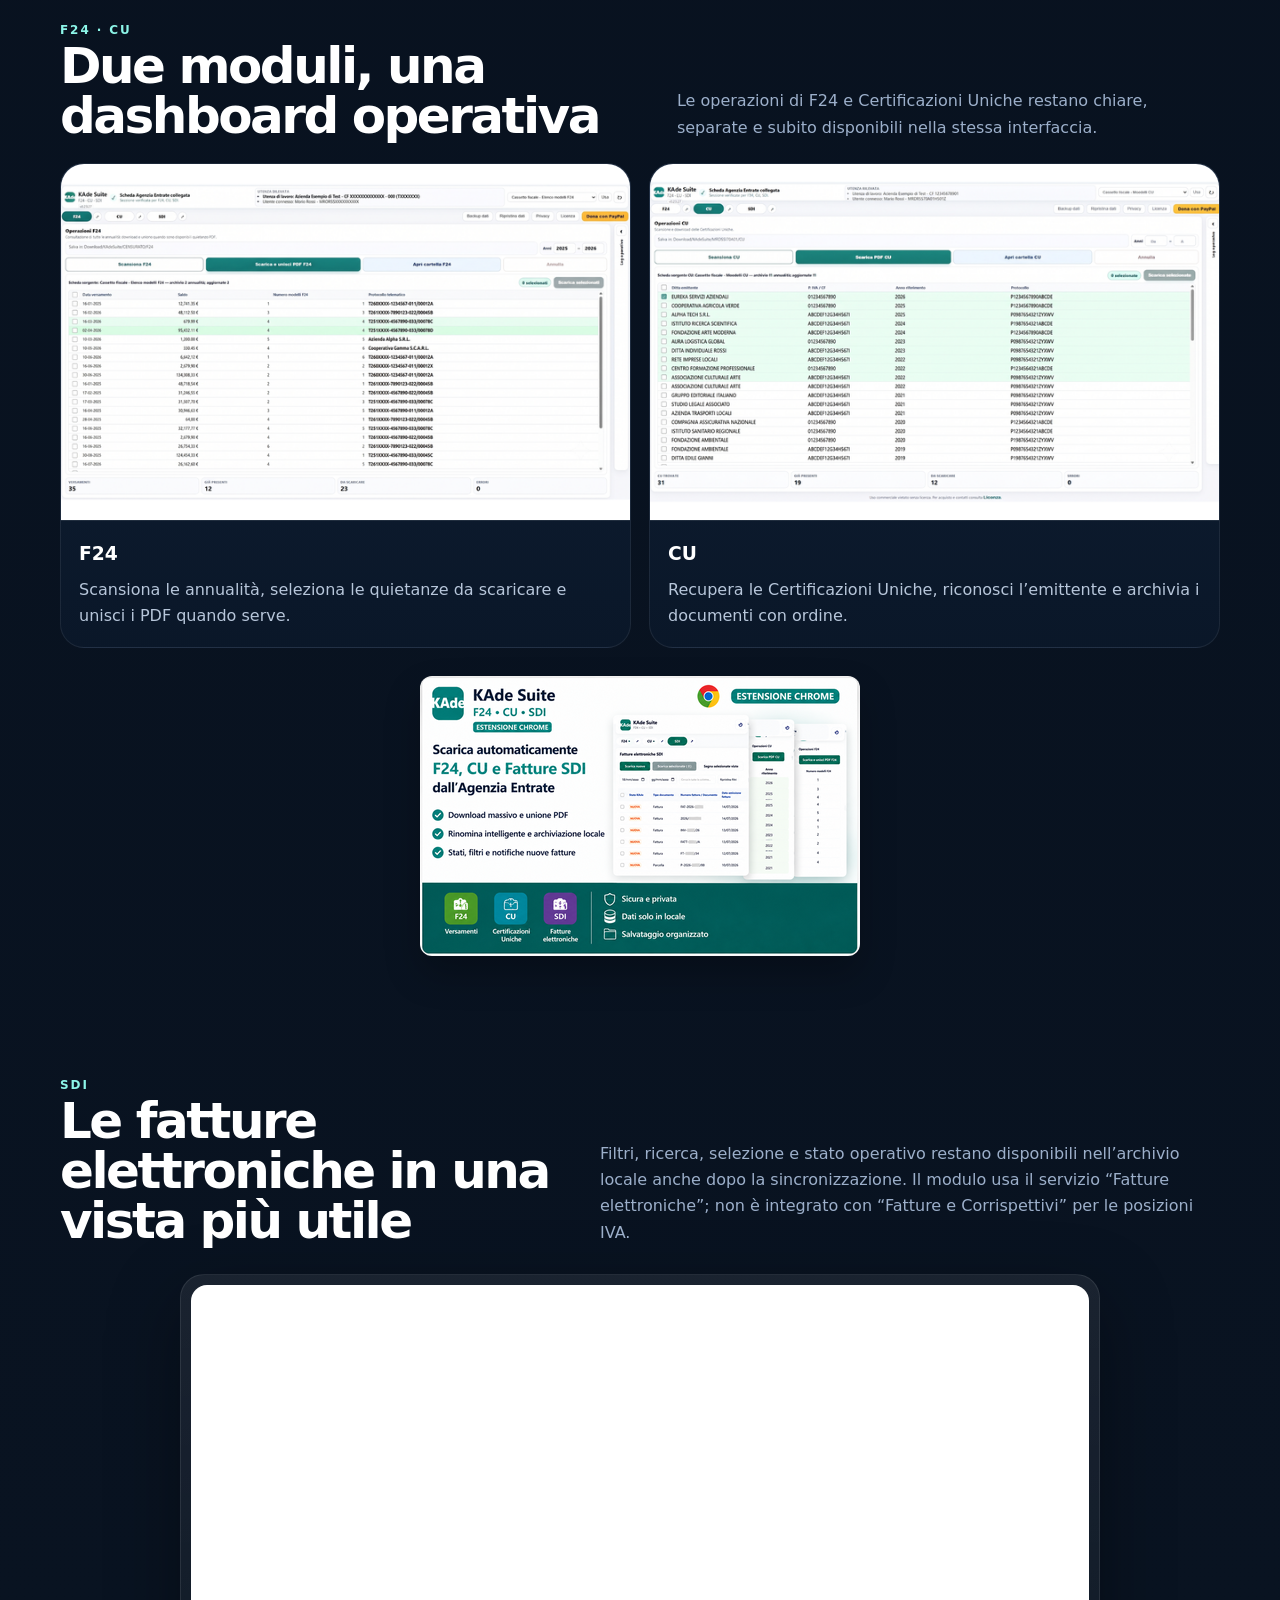
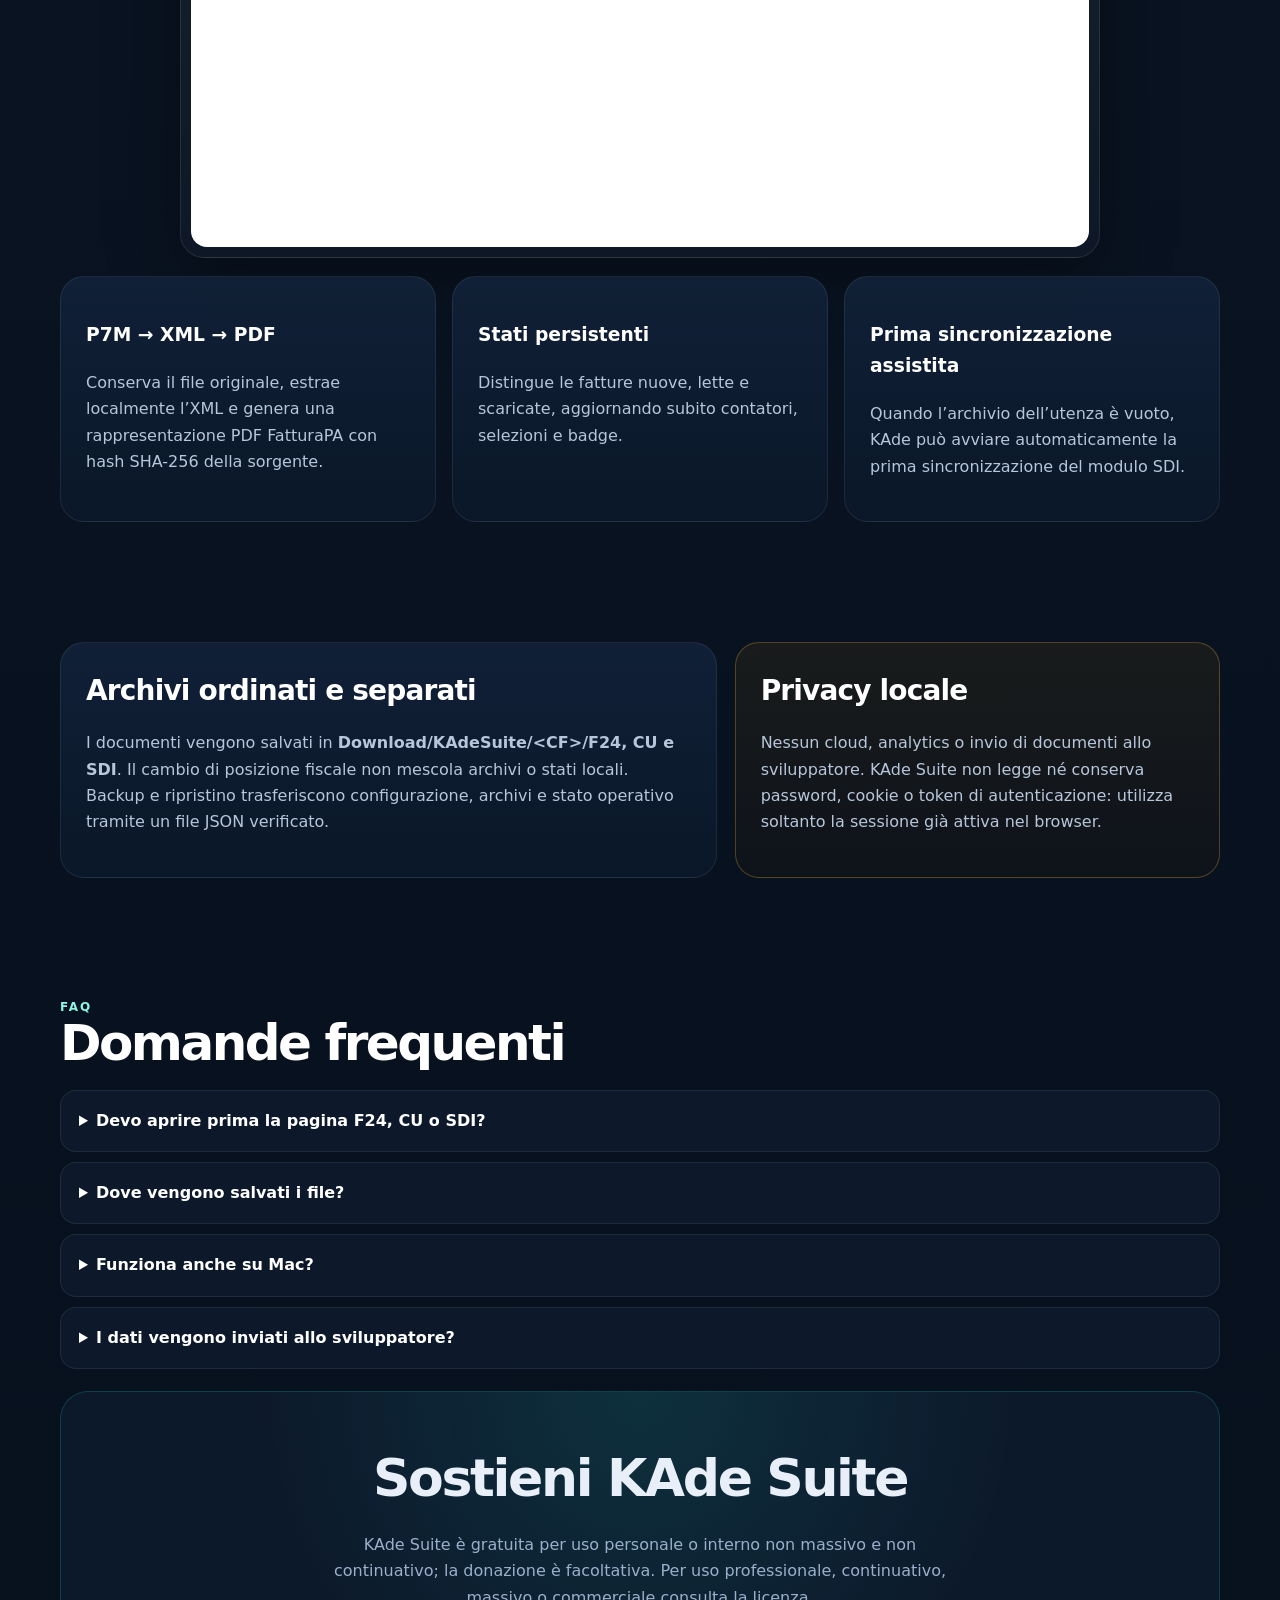
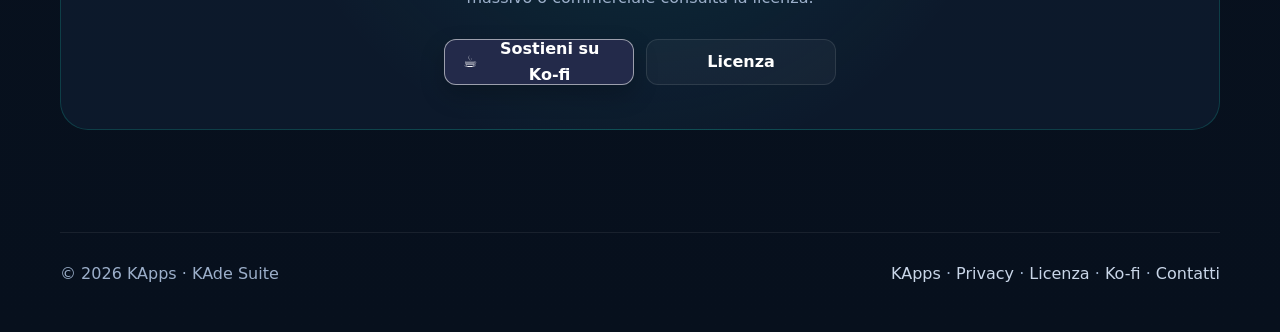
==== commit 189e12dc: "Add files via upload" ====
--- a/docs/index.html
+++ b/docs/index.html
@@ -4,7 +4,7 @@
   <meta charset="utf-8">
   <meta name="viewport" content="width=device-width,initial-scale=1">
   <title>KAde Suite: download massivo F24, CU e fatture SDI</title>
-  <meta name="description" content="Estensione Chrome per scaricare F24 e CU dal Cassetto fiscale e gestire fatture SDI. Per utenti, CAF e professionisti, con elaborazione locale.">
+  <meta name="description" content="Estensione Chrome per scaricare F24 e CU e gestire fatture dal servizio Fatture elettroniche. Il modulo SDI non integra Fatture e Corrispettivi.">
   <meta name="google-site-verification" content="sFQ05c6L6X09Z1h0J1PBLBPeRqKLI5xaae3QsJXlgHY">
   
   <link rel="icon" href="assets/favicon-32.png">
@@ -21,7 +21,7 @@
   <meta property="og:type" content="website">
   <meta property="og:site_name" content="KApps">
   <meta property="og:title" content="KAde Suite: download massivo F24, CU e fatture SDI">
-  <meta property="og:description" content="Estensione Chrome per scaricare F24 e CU dal Cassetto fiscale e gestire fatture SDI. Per utenti, CAF e professionisti, con elaborazione locale.">
+  <meta property="og:description" content="Estensione Chrome per scaricare F24 e CU e gestire fatture dal servizio Fatture elettroniche. Il modulo SDI non integra Fatture e Corrispettivi.">
   <meta property="og:url" content="https://canbelieve.github.io/kade-suite/">
   <meta property="og:image" content="https://canbelieve.github.io/kade-suite/assets/og-kade-suite.png">
   <meta property="og:image:alt" content="KAde Suite">
@@ -29,9 +29,9 @@
   <meta property="og:locale:alternate" content="en_US">
   <meta name="twitter:card" content="summary_large_image">
   <meta name="twitter:title" content="KAde Suite: download massivo F24, CU e fatture SDI">
-  <meta name="twitter:description" content="Estensione Chrome per scaricare F24 e CU dal Cassetto fiscale e gestire fatture SDI. Per utenti, CAF e professionisti, con elaborazione locale.">
+  <meta name="twitter:description" content="Estensione Chrome per scaricare F24 e CU e gestire fatture dal servizio Fatture elettroniche. Il modulo SDI non integra Fatture e Corrispettivi.">
   <meta name="twitter:image" content="https://canbelieve.github.io/kade-suite/assets/og-kade-suite.png">
-  <script type="application/ld+json">{"@context":"https://schema.org","@graph":[{"@type":"SoftwareApplication","@id":"https://canbelieve.github.io/kade-suite/#software","name":"KAde Suite","description":"Estensione Chrome per scaricare F24 e Certificazioni Uniche dal Cassetto fiscale e gestire fatture elettroniche SDI, dall'uso personale ai flussi massivi e professionali.","url":"https://canbelieve.github.io/kade-suite/","inLanguage":"it","applicationCategory":"BusinessApplication","operatingSystem":"Chrome","browserRequirements":"Richiede Google Chrome","isAccessibleForFree":true,"offers":{"@type":"Offer","price":0,"priceCurrency":"EUR","description":"Uso personale o interno non massivo e non continuativo"},"image":"https://canbelieve.github.io/kade-suite/assets/kade-suite-promo-hero.png","screenshot":["https://canbelieve.github.io/kade-suite/assets/kade-suite-f24.png","https://canbelieve.github.io/kade-suite/assets/kade-suite-cu.png","https://canbelieve.github.io/kade-suite/assets/kade-suite-sdi.png"],"featureList":["Download e unione PDF F24","Download massivo delle Certificazioni Uniche","Gestione locale delle fatture elettroniche SDI","Archivi separati per posizione fiscale"],"downloadUrl":"https://chromewebstore.google.com/detail/kade-suite/hblajdcobjpapcgbkgjkkmnklhofilia","publisher":{"@id":"https://canbelieve.github.io/#organization"}},{"@type":"Organization","@id":"https://canbelieve.github.io/#organization","name":"KApps","url":"https://canbelieve.github.io/","logo":"https://canbelieve.github.io/kade-suite/assets/icon-512.png","sameAs":["https://github.com/canbelieve","https://ko-fi.com/U7I223UF77"]},{"@type":"BreadcrumbList","@id":"https://canbelieve.github.io/kade-suite/#breadcrumb","itemListElement":[{"@type":"ListItem","position":1,"name":"KApps","item":"https://canbelieve.github.io/"},{"@type":"ListItem","position":2,"name":"KAde Suite","item":"https://canbelieve.github.io/kade-suite/"}]}]}</script>
+  <script type="application/ld+json">{"@context":"https://schema.org","@graph":[{"@type":"SoftwareApplication","@id":"https://canbelieve.github.io/kade-suite/#software","name":"KAde Suite","description":"Estensione Chrome per scaricare F24 e Certificazioni Uniche e gestire le fatture disponibili nel servizio Fatture elettroniche dell'Agenzia delle Entrate. Il modulo SDI non integra il portale Fatture e Corrispettivi per le posizioni IVA.","url":"https://canbelieve.github.io/kade-suite/","inLanguage":"it","applicationCategory":"BusinessApplication","operatingSystem":"Chrome","browserRequirements":"Richiede Google Chrome","isAccessibleForFree":true,"offers":{"@type":"Offer","price":0,"priceCurrency":"EUR","description":"Uso personale o interno non massivo e non continuativo"},"image":"https://canbelieve.github.io/kade-suite/assets/kade-suite-promo-hero.png","screenshot":["https://canbelieve.github.io/kade-suite/assets/kade-suite-f24.png","https://canbelieve.github.io/kade-suite/assets/kade-suite-cu.png","https://canbelieve.github.io/kade-suite/assets/kade-suite-sdi.png"],"featureList":["Download e unione PDF F24","Download massivo delle Certificazioni Uniche","Gestione locale delle fatture disponibili nel servizio Fatture elettroniche","Archivi separati per posizione fiscale"],"downloadUrl":"https://chromewebstore.google.com/detail/kade-suite/hblajdcobjpapcgbkgjkkmnklhofilia","publisher":{"@id":"https://canbelieve.github.io/#organization"}},{"@type":"Organization","@id":"https://canbelieve.github.io/#organization","name":"KApps","url":"https://canbelieve.github.io/","logo":"https://canbelieve.github.io/kade-suite/assets/icon-512.png","sameAs":["https://github.com/canbelieve","https://ko-fi.com/U7I223UF77"]},{"@type":"BreadcrumbList","@id":"https://canbelieve.github.io/kade-suite/#breadcrumb","itemListElement":[{"@type":"ListItem","position":1,"name":"KApps","item":"https://canbelieve.github.io/"},{"@type":"ListItem","position":2,"name":"KAde Suite","item":"https://canbelieve.github.io/kade-suite/"}]}]}</script>
 </head>
 <body class="kade-page">
 <header class="site-header"><div class="container header-inner"><a class="brand" href="https://canbelieve.github.io/"><span class="brand-mark">K</span>KApps</a><nav class="nav" aria-label="Main navigation"><a href="https://canbelieve.github.io/">Home</a><a href="https://canbelieve.github.io/jotta-explorer.html">Jotta Explorer</a><a href="https://canbelieve.github.io/ablvst-studio.html">AblVST Studio</a><a class="active" href="https://canbelieve.github.io/kade-suite/">KAde Suite</a><a href="https://github.com/canbelieve/kade-suite">GitHub</a><a class="lang-btn" href="https://canbelieve.github.io/kade-suite/en/" aria-label="Switch to English">EN</a></nav></div></header>
@@ -41,7 +41,7 @@
     <div class="eyebrow">ESTENSIONE CHROME PER F24 · CU · SDI</div>
     <h1>F24 e CU dal Cassetto fiscale. <span class="kade-accent">Fatture elettroniche SDI in un’unica dashboard.</span></h1>
     
-    <p>KAde Suite semplifica il download, l’organizzazione e la consultazione di F24, Certificazioni Uniche e fatture elettroniche nei servizi dell’Agenzia delle Entrate. Lavora sulla sessione già aperta e conserva documenti e archivi sul dispositivo.</p>
+    <p>KAde Suite semplifica il download, l’organizzazione e la consultazione di F24, Certificazioni Uniche e fatture elettroniche disponibili nei servizi dell’Agenzia delle Entrate. Il modulo SDI opera sul servizio “Fatture elettroniche” e non è integrato con il portale “Fatture e Corrispettivi” per le posizioni IVA. Lavora sulla sessione già aperta e conserva documenti e archivi sul dispositivo.</p>
     
     <div class="hero-actions"><a class="button primary" href="https://chromewebstore.google.com/detail/kade-suite/hblajdcobjpapcgbkgjkkmnklhofilia">Installa dal Chrome Web Store</a><a class="button" href="#come-funziona">Come funziona</a></div>
     <a href="https://chromewebstore.google.com/detail/kade-suite/hblajdcobjpapcgbkgjkkmnklhofilia"><img class="store-badge-kade" src="assets/chrome-web-store-badge.png" alt="Available in the Chrome Web Store" width="206" height="58"></a>
@@ -75,7 +75,7 @@
   <div class="grid-3">
     <article class="panel"><h3>F24</h3><p>Scansione incrementale per annualità, selezione singola o multipla, download delle quietanze, unione dei PDF, controllo dei duplicati e apertura dei file già archiviati.</p></article>
     <article class="panel"><h3>CU</h3><p>Recupero progressivo delle Certificazioni Uniche, selezione dei documenti, riconoscimento dell’emittente, rinomina e archiviazione ordinata.</p></article>
-    <article class="panel"><h3>SDI</h3><p>Sincronizzazione dell’elenco fatture, archivio locale ricercabile, stati NUOVA/LETTA/SCARICATA e download di P7M, XML e PDF FatturaPA.</p></article>
+    <article class="panel"><h3>SDI</h3><p>Sincronizzazione delle fatture disponibili nel servizio “Fatture elettroniche”, archivio locale ricercabile, stati NUOVA/LETTA/SCARICATA e download di P7M, XML e PDF FatturaPA. Il portale “Fatture e Corrispettivi” per le posizioni IVA non è attualmente integrato.</p></article>
   </div>
 </section>
 
@@ -89,7 +89,7 @@
 </section>
 
 <section class="container section" id="sdi">
-  <div class="section-head"><div><div class="eyebrow">SDI</div><h2>Le fatture elettroniche in una vista più utile</h2></div><p>Filtri, ricerca, selezione e stato operativo restano disponibili nell’archivio locale anche dopo la sincronizzazione.</p></div>
+  <div class="section-head"><div><div class="eyebrow">SDI</div><h2>Le fatture elettroniche in una vista più utile</h2></div><p>Filtri, ricerca, selezione e stato operativo restano disponibili nell’archivio locale anche dopo la sincronizzazione. Il modulo usa il servizio “Fatture elettroniche”; non è integrato con “Fatture e Corrispettivi” per le posizioni IVA.</p></div>
   <div class="product-shot sdi-shot"><picture><source srcset="assets/kade-suite-sdi-793.webp 793w, assets/kade-suite-sdi.webp 1586w" sizes="(max-width: 952px) calc(100vw - 54px), 898px" type="image/webp"><img src="assets/kade-suite-sdi.png" alt="Archivio SDI di KAde Suite" width="1586" height="992" loading="lazy" decoding="async"></picture></div>
   <div class="grid-3 sdi-features">
     <article class="panel"><h3>P7M → XML → PDF</h3><p>Conserva il file originale, estrae localmente l’XML e genera una rappresentazione PDF FatturaPA con hash SHA-256 della sorgente.</p></article>
@@ -100,7 +100,7 @@
 
 <section class="container section">
   <div class="requirements">
-    <article class="panel"><h2>Archivi ordinati e separati</h2><p>I documenti vengono salvati in <strong>Download/KAdeSuite/&lt;CF o P.IVA&gt;/F24, CU e SDI</strong>. Il cambio di posizione fiscale non mescola archivi o stati locali. Backup e ripristino trasferiscono configurazione, archivi e stato operativo tramite un file JSON verificato.</p></article>
+    <article class="panel"><h2>Archivi ordinati e separati</h2><p>I documenti vengono salvati in <strong>Download/KAdeSuite/&lt;CF&gt;/F24, CU e SDI</strong>. Il cambio di posizione fiscale non mescola archivi o stati locali. Backup e ripristino trasferiscono configurazione, archivi e stato operativo tramite un file JSON verificato.</p></article>
     <article class="panel callout"><h2>Privacy locale</h2><p>Nessun cloud, analytics o invio di documenti allo sviluppatore. KAde Suite non legge né conserva password, cookie o token di autenticazione: utilizza soltanto la sessione già attiva nel browser.</p></article>
   </div>
 </section>
@@ -109,7 +109,7 @@
   <div class="section-head"><div><div class="eyebrow">FAQ</div><h2>Domande frequenti</h2></div></div>
   <div class="faq">
     <details><summary>Devo aprire prima la pagina F24, CU o SDI?</summary><p>No. Devi prima autenticarti ai servizi dell’Agenzia delle Entrate. Poi apri KAde Suite e selezioni il modulo: l’estensione apre o riutilizza automaticamente la relativa pagina di riferimento. In caso di sessione scaduta ti chiede di effettuare nuovamente l’accesso.</p></details>
-    <details><summary>Dove vengono salvati i file?</summary><p>Nella cartella Download predefinita di Chrome, sotto KAdeSuite/&lt;CF o P.IVA&gt;/F24, CU e SDI.</p></details>
+    <details><summary>Dove vengono salvati i file?</summary><p>Nella cartella Download predefinita di Chrome, sotto KAdeSuite/&lt;CF&gt;/F24, CU e SDI.</p></details>
     <details><summary>Funziona anche su Mac?</summary><p>Il codice usa le API standard di Chrome e percorsi relativi alla cartella Download, senza riferimenti fissi a Windows. È quindi progettato per Windows, macOS e Linux. I test principali della versione attuale sono stati eseguiti su Windows; su macOS e Linux è consigliato verificare il flusso con la propria configurazione di Chrome.</p></details>
     <details><summary>I dati vengono inviati allo sviluppatore?</summary><p>No. Non sono presenti analytics, pubblicità, telemetria dello sviluppatore o servizi cloud per i documenti.</p></details>
   </div>
